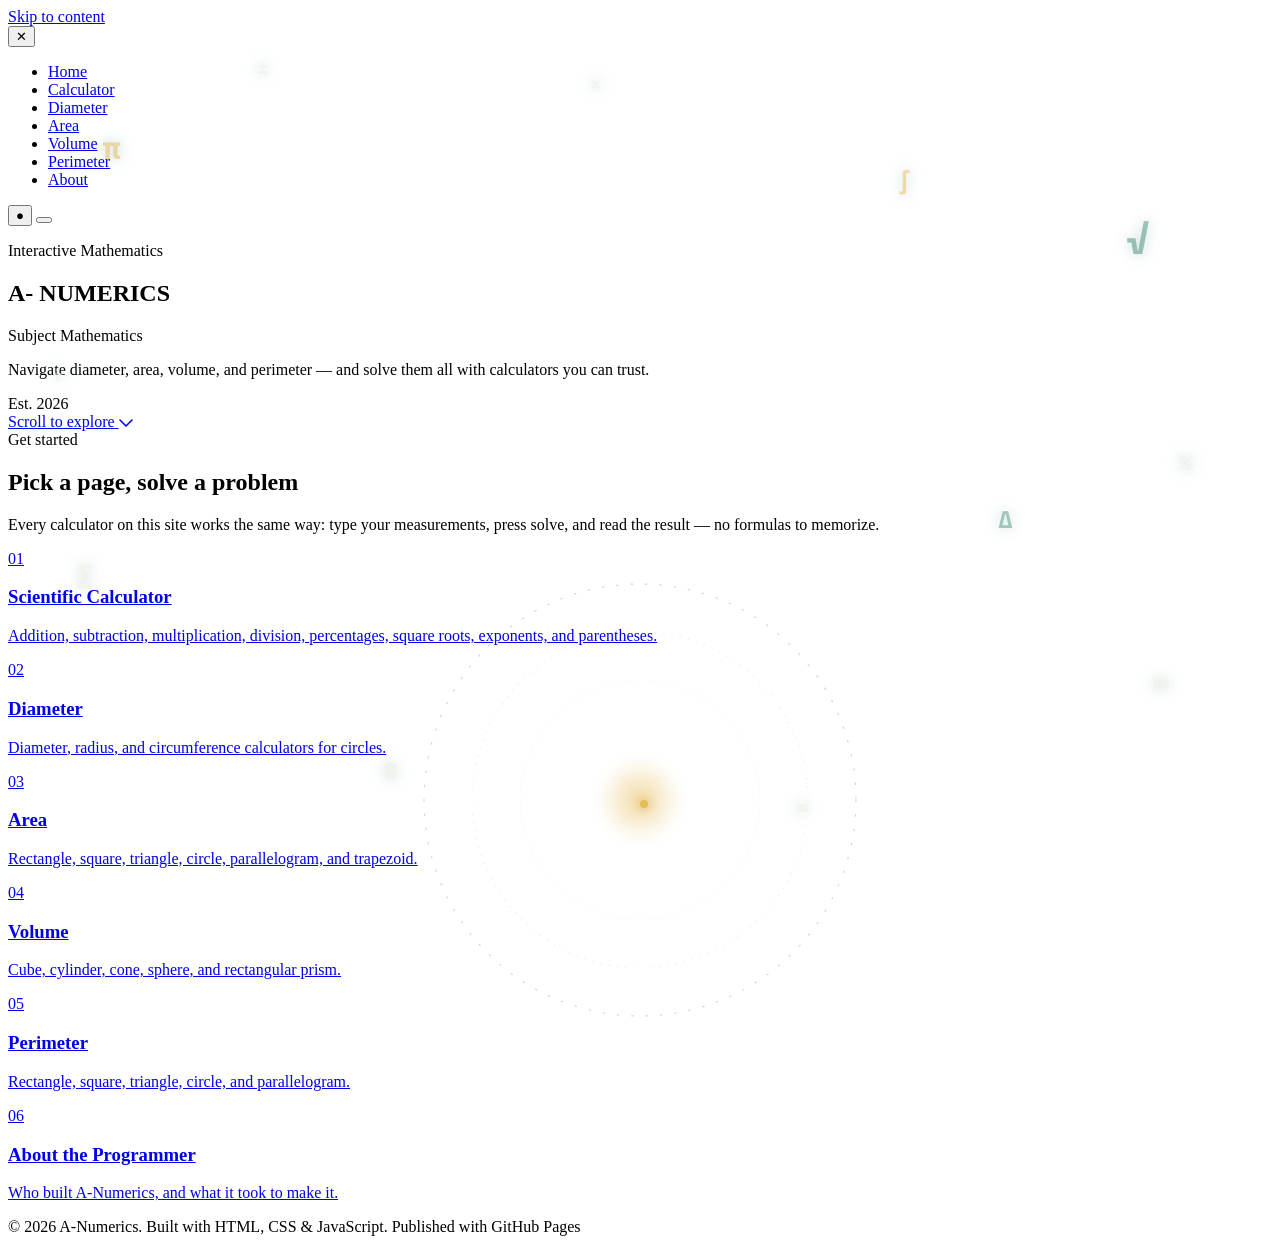
==== index.html @ aac30fba "Update index.html" ====
<!DOCTYPE html>
<html lang="en">
<head>
<meta charset="UTF-8">
<meta name="viewport" content="width=device-width, initial-scale=1.0">
<title>A-Numerics — We Learn, We Solve, We Win</title>
<meta name="description" content="A-Numerics is an interactive mathematics website with calculators for diameter, area, volume, perimeter, and a full scientific calculator.">
<link rel="preconnect" href="https://fonts.googleapis.com">
<link href="https://fonts.googleapis.com/css2?family=Anton&family=Space+Grotesk:wght@500;700&family=Inter:wght@400;500;600&family=IBM+Plex+Mono:wght@500;600&display=swap" rel="stylesheet">
<link rel="stylesheet" href="style.css">
</head>
<body>
<a class="skip-link" href="#main">Skip to content</a>

<!-- Full-screen nav overlay, toggled by the hamburger button -->
<nav class="nav-overlay" id="nav-overlay" aria-label="Main navigation" aria-hidden="true">
  <button class="nav-overlay-close" id="nav-overlay-close" aria-label="Close menu">✕</button>
  <ul>
    <li><a href="index.html" aria-current="page">Home</a></li>
    <li><a href="calculator.html">Calculator</a></li>
    <li><a href="diameter.html">Diameter</a></li>
    <li><a href="area.html">Area</a></li>
    <li><a href="volume.html">Volume</a></li>
    <li><a href="perimeter.html">Perimeter</a></li>
    <li><a href="about.html">About</a></li>
  </ul>
</nav>

<main id="main">
  <section class="hero-arena">
    <div class="hero-glow"></div>
    <div class="hero-grain"></div>

    <div class="symbol-field" aria-hidden="true">
      <span class="symbol s1">π</span>
      <span class="symbol s2">∑</span>
      <span class="symbol s3">√</span>
      <span class="symbol s4">∞</span>
      <span class="symbol s5">×</span>
      <span class="symbol s6">÷</span>
      <span class="symbol s7">∫</span>
      <span class="symbol s8">θ</span>
      <span class="symbol s9">%</span>
      <span class="symbol s10">=</span>
      <span class="symbol s11">±</span>
      <span class="symbol s12">Δ</span>
    </div>

    <span class="corner corner-tl"></span>
    <span class="corner corner-tr"></span>
    <span class="corner corner-bl"></span>
    <span class="corner corner-br"></span>

    <div class="hero-topbar">
      <button class="icon-btn" aria-hidden="true">●</button>
      <button class="hamburger-btn" id="hamburger-btn" aria-controls="nav-overlay" aria-expanded="false" aria-label="Open menu">
        <span></span>
      </button>
    </div>

    <div class="hero-center">
      <div class="hero-rule">
        <span></span>
        <p class="hero-kicker">Interactive Mathematics</p>
        <span></span>
      </div>

      <h1 class="hero-title">
        <span class="shine">A-</span>
        <span class="shine">NUMERICS</span>
      </h1>

      <div class="hero-meta">
        <div class="hero-meta-side">
          <span class="hero-meta-label">Subject</span>
          <span class="hero-meta-value">Mathematics</span>
        </div>
        <p class="hero-desc">Navigate diameter, area, volume, and perimeter — and solve them all with calculators you can trust.</p>
        <div class="hero-meta-side right">
          <span class="hero-meta-label">Est.</span>
          <span class="hero-meta-value">2026</span>
        </div>
      </div>
    </div>

    <div class="orbit-core" aria-hidden="true">
      <svg viewBox="0 0 400 400" class="orbit-ring orbit-ring-1"><circle cx="200" cy="200" r="180" fill="none" stroke="rgba(95,157,144,0.35)" stroke-width="1" stroke-dasharray="2 10"/></svg>
      <svg viewBox="0 0 400 400" class="orbit-ring orbit-ring-2"><circle cx="200" cy="200" r="140" fill="none" stroke="rgba(231,189,92,0.3)" stroke-width="1" stroke-dasharray="1 6"/></svg>
      <svg viewBox="0 0 400 400" class="orbit-ring orbit-ring-3"><circle cx="200" cy="200" r="100" fill="none" stroke="rgba(242,239,230,0.18)" stroke-width="1"/></svg>
      <span class="orbit-dot orbit-dot-a"></span>
      <span class="orbit-dot orbit-dot-b"></span>
      <span class="orbit-core-glow"></span>
    </div>

    <a class="scroll-cta" href="#explore">
      <span>Scroll to explore</span>
      <svg width="14" height="8" viewBox="0 0 14 8" fill="none" aria-hidden="true"><path d="M1 1l6 6 6-6" stroke="currentColor" stroke-width="1.6" stroke-linecap="round" stroke-linejoin="round"/></svg>
    </a>
  </section>

  <section class="section" id="explore">
    <div class="wrap">
      <div class="section-head">
        <span class="kicker">Get started</span>
        <h2>Pick a page, solve a problem</h2>
        <p>Every calculator on this site works the same way: type your measurements, press solve, and read the result — no formulas to memorize.</p>
      </div>
      <div class="grid-cards">
        <a class="feature-card" href="calculator.html">
          <span class="num">01</span>
          <h3>Scientific Calculator</h3>
          <p>Addition, subtraction, multiplication, division, percentages, square roots, exponents, and parentheses.</p>
        </a>
        <a class="feature-card" href="diameter.html">
          <span class="num">02</span>
          <h3>Diameter</h3>
          <p>Diameter, radius, and circumference calculators for circles.</p>
        </a>
        <a class="feature-card" href="area.html">
          <span class="num">03</span>
          <h3>Area</h3>
          <p>Rectangle, square, triangle, circle, parallelogram, and trapezoid.</p>
        </a>
        <a class="feature-card" href="volume.html">
          <span class="num">04</span>
          <h3>Volume</h3>
          <p>Cube, cylinder, cone, sphere, and rectangular prism.</p>
        </a>
        <a class="feature-card" href="perimeter.html">
          <span class="num">05</span>
          <h3>Perimeter</h3>
          <p>Rectangle, square, triangle, circle, and parallelogram.</p>
        </a>
        <a class="feature-card" href="about.html">
          <span class="num">06</span>
          <h3>About the Programmer</h3>
          <p>Who built A-Numerics, and what it took to make it.</p>
        </a>
      </div>
    </div>
  </section>
</main>

<footer class="site-footer">
  <div class="wrap">
    <span>© <span id="year"></span> A-Numerics. Built with HTML, CSS &amp; JavaScript.</span>
    <span>Published with GitHub Pages</span>
  </div>
</footer>

<script src="script.js"></script>
</body>
            </html>
---- style.css ----
/* Floating math symbols — drift, sway, and glow independently */
.symbol-field {
  position: absolute;
  inset: 0;
  z-index: 2;
  pointer-events: none;
  overflow: hidden;
}
.symbol {
  position: absolute;
  font-family: 'Space Grotesk', sans-serif;
  font-weight: 700;
  color: rgba(242,239,230,0.5);
  text-shadow: 0 0 14px rgba(95,157,144,0.4);
  animation: floatSymbol 9s ease-in-out infinite;
}
.symbol.s1  { top: 14%; left: 8%;  font-size: 2.1rem; animation-duration: 10s; animation-delay: 0s; color: rgba(231,189,92,0.55); }
.symbol.s2  { top: 62%; left: 6%;  font-size: 1.6rem; animation-duration: 8s;  animation-delay: 1.1s; }
.symbol.s3  { top: 24%; left: 88%; font-size: 2.4rem; animation-duration: 11s; animation-delay: 0.4s; color: rgba(95,157,144,0.6); }
.symbol.s4  { top: 74%; left: 90%; font-size: 1.8rem; animation-duration: 9.5s; animation-delay: 2s; }
.symbol.s5  { top: 8%;  left: 46%; font-size: 1.3rem; animation-duration: 7.5s; animation-delay: 0.8s; }
.symbol.s6  { top: 40%; left: 4%;  font-size: 1.4rem; animation-duration: 10.5s; animation-delay: 1.6s; }
.symbol.s7  { top: 18%; left: 70%; font-size: 1.7rem; animation-duration: 9s;   animation-delay: 2.4s; color: rgba(231,189,92,0.5); }
.symbol.s8  { top: 84%; left: 30%; font-size: 1.5rem; animation-duration: 8.5s; animation-delay: 0.2s; }
.symbol.s9  { top: 50%; left: 92%; font-size: 1.3rem; animation-duration: 7s;   animation-delay: 1.4s; }
.symbol.s10 { top: 88%; left: 62%; font-size: 1.6rem; animation-duration: 9.8s; animation-delay: 2.8s; }
.symbol.s11 { top: 6%;  left: 20%; font-size: 1.3rem; animation-duration: 8.2s; animation-delay: 1.9s; }
.symbol.s12 { top: 56%; left: 78%; font-size: 1.5rem; animation-duration: 10s;  animation-delay: 0.6s; color: rgba(95,157,144,0.55); }

@keyframes floatSymbol {
  0%, 100% { transform: translateY(0) rotate(0deg); opacity: 0.35; }
  50%      { transform: translateY(-22px) rotate(6deg); opacity: 0.75; }
}

/* Orbiting rings — a compass/graph motif standing in for the old moon */
.orbit-core {
  position: absolute;
  left: 50%;
  bottom: -140px;
  width: min(480px, 90vw);
  aspect-ratio: 1;
  transform: translateX(-50%);
  z-index: 3;
  pointer-events: none;
}
.orbit-ring {
  position: absolute;
  inset: 0;
  width: 100%;
  height: 100%;
}
.orbit-ring-1 { animation: spin 40s linear infinite; }
.orbit-ring-2 { animation: spin 26s linear infinite reverse; }
.orbit-ring-3 { animation: spin 60s linear infinite; }
@keyframes spin {
  from { transform: rotate(0deg); }
  to   { transform: rotate(360deg); }
}
.orbit-core-glow {
  position: absolute;
  left: 50%;
  top: 50%;
  width: 90px;
  height: 90px;
  transform: translate(-50%, -50%);
  border-radius: 50%;
  background: radial-gradient(circle, rgba(231,189,92,0.55), rgba(231,189,92,0.05) 60%, transparent 75%);
  filter: blur(4px);
  animation: corePulse 4s ease-in-out infinite;
}
@keyframes corePulse {
  0%, 100% { opacity: 0.7; transform: translate(-50%, -50%) scale(0.95); }
  50%      { opacity: 1;   transform: translate(-50%, -50%) scale(1.1); }
}
.orbit-dot {
  position: absolute;
  width: 8px;
  height: 8px;
  border-radius: 50%;
  background: var(--chalk, #f2efe6);
  box-shadow: 0 0 10px 2px rgba(242,239,230,0.6);
  top: 50%;
  left: 50%;
}
.orbit-dot-a { animation: orbitA 12s linear infinite; }
.orbit-dot-b { animation: orbitB 18s linear infinite reverse; background: var(--yellow, #e7bd5c); box-shadow: 0 0 10px 2px rgba(231,189,92,0.6); }
@keyframes orbitA {
  from { transform: translate(-50%, -50%) rotate(0deg) translateX(180px) rotate(0deg); }
  to   { transform: translate(-50%, -50%) rotate(360deg) translateX(180px) rotate(-360deg); }
}
@keyframes orbitB {
  from { transform: translate(-50%, -50%) rotate(0deg) translateX(140px) rotate(0deg); }
  to   { transform: translate(-50%, -50%) rotate(360deg) translateX(140px) rotate(-360deg); }
             }
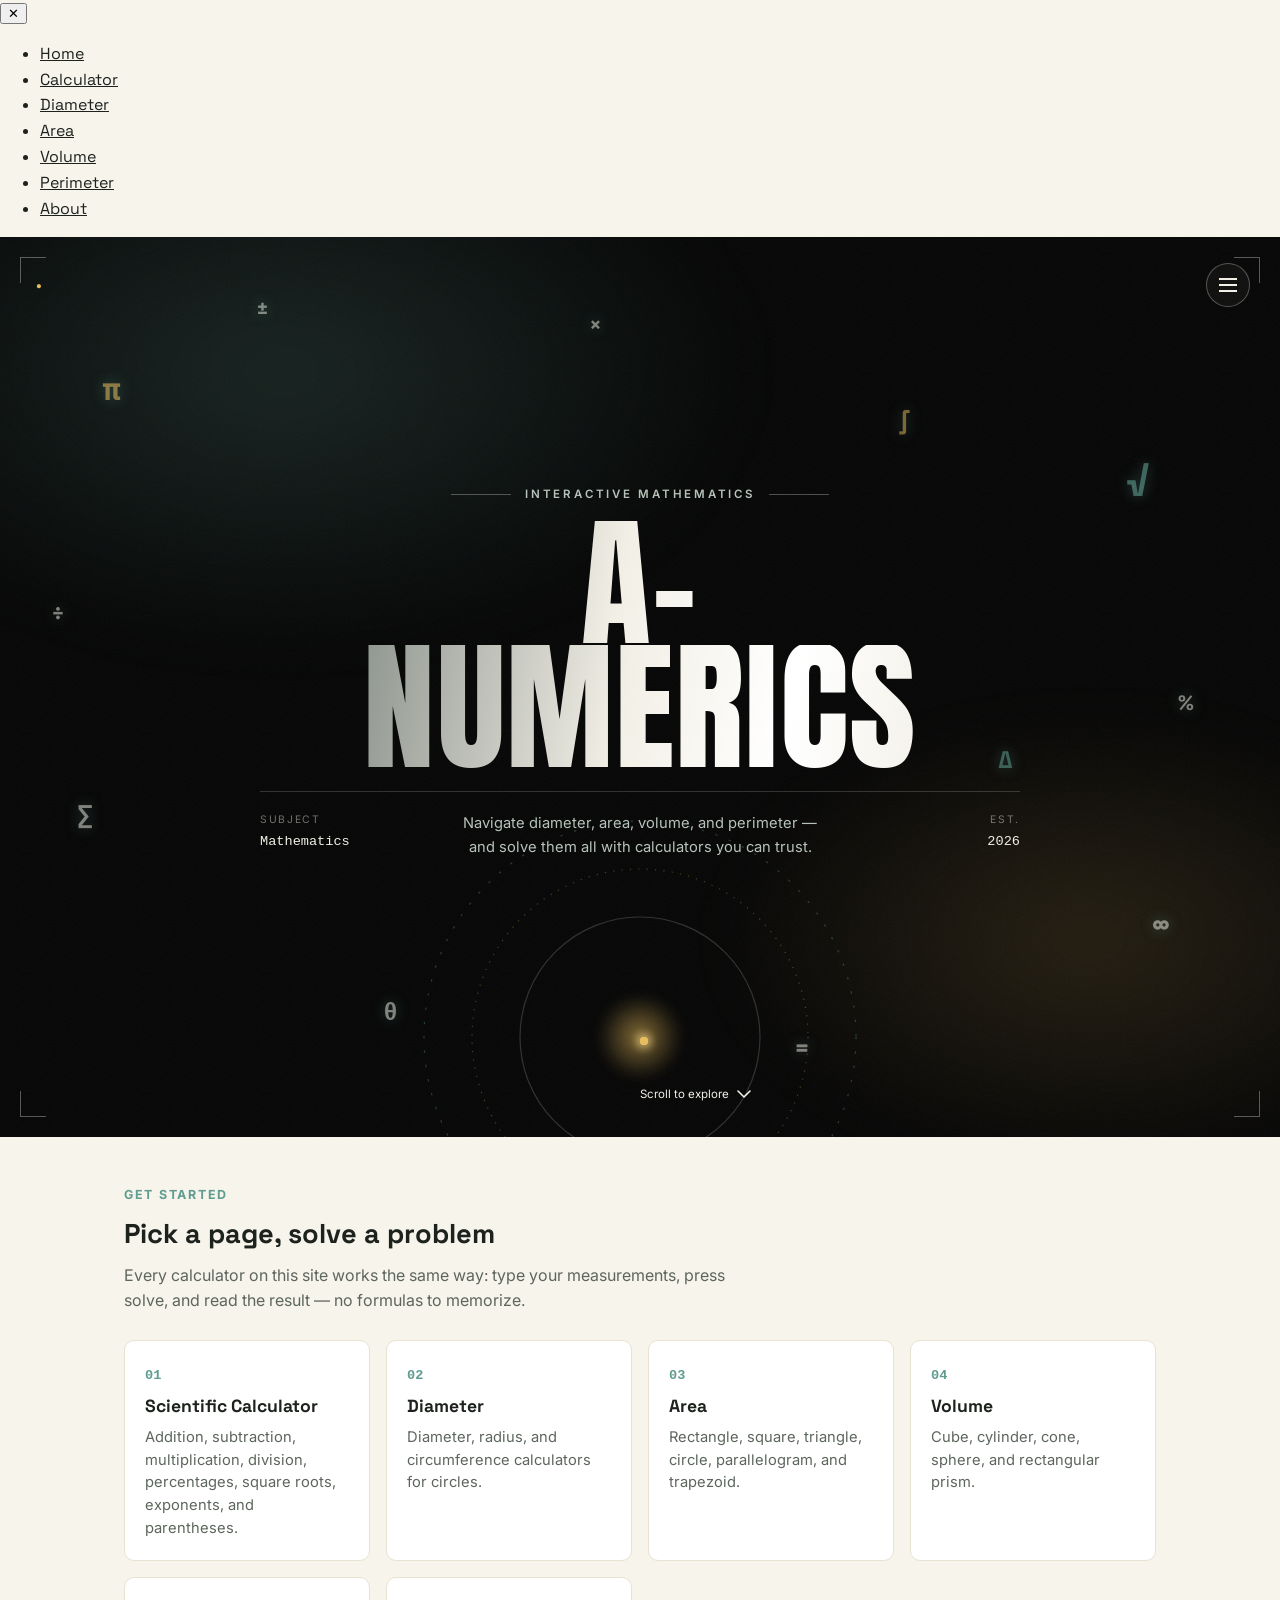
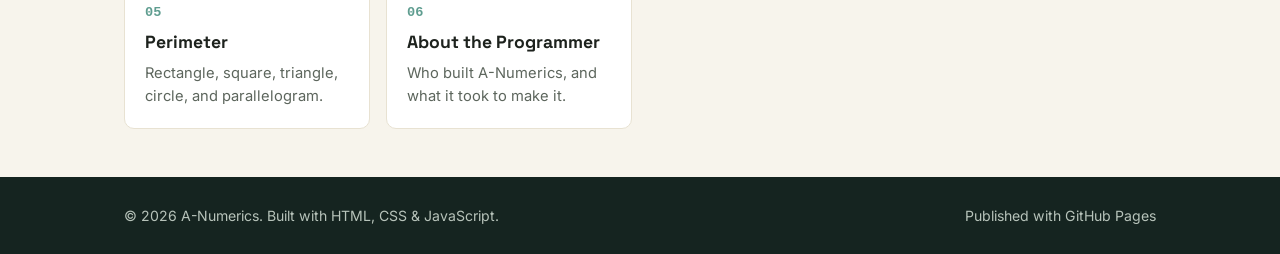
==== commit 1eeabbdb: "Fix HTML indentation before closing tag" ====
--- a/index.html
+++ b/index.html
@@ -150,4 +150,4 @@
 
 <script src="script.js"></script>
 </body>
-            </html>
+        </html>
--- a/style.css
+++ b/style.css
@@ -1,3 +1,668 @@
+/* ===========================================================
+   Math Hub — stylesheet
+   Theme: chalkboard + worksheet. Dark chalkboard for hero/nav
+   accents, warm paper for reading surfaces, mono type for
+   every number a user actually solves for.
+=========================================================== */
+
+:root {
+  --board:        #1e2f28;
+  --board-deep:   #152420;
+  --chalk:        #f2efe6;
+  --chalk-dim:    #b7c3ba;
+  --paper:        #f7f4ec;
+  --paper-line:   #e8e2d2;
+  --ink:          #1d221d;
+  --ink-dim:      #5d665d;
+  --yellow:       #e7bd5c;
+  --teal:         #5f9d90;
+  --coral:        #d6836f;
+  --radius:       10px;
+  --shadow:       0 2px 0 rgba(29,34,29,0.08);
+  --maxw:         1080px;
+}
+
+* { box-sizing: border-box; }
+
+html { scroll-behavior: smooth; }
+
+body {
+  margin: 0;
+  background: var(--paper);
+  color: var(--ink);
+  font-family: 'Inter', system-ui, sans-serif;
+  font-size: 16px;
+  line-height: 1.55;
+}
+
+h1, h2, h3, .logo, nav a, .btn {
+  font-family: 'Space Grotesk', 'Inter', sans-serif;
+}
+
+.mono, .calc-formula, .calc-output output, .calc-output .value, .display {
+  font-family: 'IBM Plex Mono', monospace;
+}
+
+a { color: inherit; }
+
+img { max-width: 100%; display: block; }
+
+.wrap {
+  max-width: var(--maxw);
+  margin: 0 auto;
+  padding: 0 24px;
+}
+
+/* ---------- Skip link / focus ---------- */
+.skip-link {
+  position: absolute;
+  left: -999px;
+  top: auto;
+  background: var(--yellow);
+  color: var(--ink);
+  padding: 10px 16px;
+  z-index: 100;
+}
+.skip-link:focus { left: 12px; top: 12px; }
+
+:focus-visible {
+  outline: 3px solid var(--teal);
+  outline-offset: 2px;
+}
+
+@media (prefers-reduced-motion: reduce) {
+  * { animation: none !important; transition: none !important; scroll-behavior: auto !important; }
+}
+
+/* ---------- Nav ---------- */
+.site-header {
+  background: var(--board);
+  color: var(--chalk);
+  position: sticky;
+  top: 0;
+  z-index: 50;
+  border-bottom: 3px solid var(--yellow);
+}
+
+.site-header .wrap {
+  display: flex;
+  align-items: center;
+  justify-content: space-between;
+  padding-top: 14px;
+  padding-bottom: 14px;
+  flex-wrap: wrap;
+  gap: 12px;
+}
+
+.logo {
+  display: flex;
+  align-items: center;
+  gap: 10px;
+  font-weight: 700;
+  font-size: 1.4rem;
+  letter-spacing: 0.01em;
+  color: var(--chalk);
+  text-decoration: none;
+}
+
+.logo-mark { flex-shrink: 0; }
+
+.logo-tagline {
+  display: block;
+  font-family: 'Inter', sans-serif;
+  font-size: 0.65rem;
+  font-weight: 400;
+  letter-spacing: 0.14em;
+  text-transform: uppercase;
+  color: var(--yellow);
+  margin-top: 2px;
+}
+
+nav.mainnav ul {
+  list-style: none;
+  display: flex;
+  gap: 4px;
+  margin: 0;
+  padding: 0;
+  flex-wrap: wrap;
+}
+
+nav.mainnav a {
+  display: inline-block;
+  text-decoration: none;
+  color: var(--chalk-dim);
+  font-size: 0.95rem;
+  font-weight: 500;
+  padding: 8px 12px;
+  border-radius: 6px;
+  transition: background 0.15s, color 0.15s;
+}
+
+nav.mainnav a:hover { background: rgba(242,239,230,0.08); color: var(--chalk); }
+
+nav.mainnav a[aria-current="page"] {
+  color: var(--board);
+  background: var(--yellow);
+  font-weight: 700;
+}
+
+/* ---------- Hero / banner ---------- */
+.banner {
+  background: var(--board-deep);
+  color: var(--chalk);
+  position: relative;
+  overflow: hidden;
+  padding: 56px 0 48px;
+  border-bottom: 1px solid rgba(242,239,230,0.08);
+}
+
+.banner::before {
+  content: "";
+  position: absolute;
+  inset: 0;
+  opacity: 0.07;
+  background-image:
+    linear-gradient(rgba(242,239,230,.6) 1px, transparent 1px),
+    linear-gradient(90deg, rgba(242,239,230,.6) 1px, transparent 1px);
+  background-size: 34px 34px;
+  pointer-events: none;
+}
+
+.banner .equation-ghost {
+  position: absolute;
+  right: -10px;
+  bottom: -18px;
+  font-family: 'Space Grotesk', sans-serif;
+  font-size: 7.5rem;
+  font-weight: 700;
+  color: rgba(242,239,230,0.05);
+  pointer-events: none;
+  line-height: 1;
+  white-space: nowrap;
+}
+
+.banner-inner { position: relative; }
+
+.eyebrow {
+  display: inline-flex;
+  align-items: center;
+  gap: 8px;
+  font-size: 0.78rem;
+  letter-spacing: 0.14em;
+  text-transform: uppercase;
+  color: var(--yellow);
+  margin-bottom: 14px;
+}
+
+.banner h1 {
+  font-size: clamp(2rem, 4.5vw, 3.1rem);
+  margin: 0 0 14px;
+  max-width: 16ch;
+}
+
+.chalk-underline {
+  display: inline-block;
+  position: relative;
+}
+.chalk-underline svg {
+  position: absolute;
+  left: 0; right: 0; bottom: -10px;
+  width: 100%; height: 14px;
+}
+
+.banner p.lede {
+  max-width: 56ch;
+  color: var(--chalk-dim);
+  font-size: 1.08rem;
+  margin: 0 0 22px;
+}
+
+.btn {
+  display: inline-flex;
+  align-items: center;
+  gap: 8px;
+  text-decoration: none;
+  background: var(--yellow);
+  color: var(--board-deep);
+  font-weight: 700;
+  padding: 12px 20px;
+  border-radius: 7px;
+  border: none;
+  cursor: pointer;
+  font-size: 0.95rem;
+  box-shadow: var(--shadow);
+  transition: transform 0.12s ease;
+}
+.btn:hover { transform: translateY(-1px); }
+.btn.secondary {
+  background: transparent;
+  color: var(--chalk);
+  border: 1.5px solid rgba(242,239,230,0.35);
+  box-shadow: none;
+}
+.btn.small { padding: 8px 14px; font-size: 0.85rem; }
+
+/* ---------- Sections ---------- */
+main { display: block; }
+
+.section {
+  padding: 48px 0;
+}
+.section + .section { border-top: 1px solid var(--paper-line); }
+
+.section-head { margin-bottom: 28px; max-width: 62ch; }
+.section-head .kicker {
+  font-size: 0.78rem;
+  letter-spacing: 0.14em;
+  text-transform: uppercase;
+  color: var(--teal);
+  font-weight: 700;
+  margin-bottom: 8px;
+  display: block;
+}
+.section-head h2 { font-size: 1.7rem; margin: 0 0 8px; }
+.section-head p { color: var(--ink-dim); margin: 0; }
+
+/* ---------- Cards (home page feature grid) ---------- */
+.grid-cards {
+  display: grid;
+  grid-template-columns: repeat(auto-fit, minmax(220px, 1fr));
+  gap: 16px;
+}
+.feature-card {
+  background: #fff;
+  border: 1px solid var(--paper-line);
+  border-radius: var(--radius);
+  padding: 20px;
+  text-decoration: none;
+  color: var(--ink);
+  transition: transform 0.15s, box-shadow 0.15s;
+}
+.feature-card:hover {
+  transform: translateY(-3px);
+  box-shadow: 0 10px 24px rgba(30,47,40,0.1);
+}
+.feature-card .num {
+  font-family: 'IBM Plex Mono', monospace;
+  color: var(--teal);
+  font-size: 0.85rem;
+  font-weight: 600;
+}
+.feature-card h3 { margin: 6px 0 6px; font-size: 1.1rem; }
+.feature-card p { margin: 0; color: var(--ink-dim); font-size: 0.92rem; }
+
+/* ---------- Calculator cards ---------- */
+.calc-grid {
+  display: grid;
+  grid-template-columns: repeat(auto-fit, minmax(280px, 1fr));
+  gap: 20px;
+}
+
+.calc-card {
+  background: #fff;
+  border: 1.5px dashed #c9c0a4;
+  border-radius: var(--radius);
+  padding: 20px 20px 22px;
+}
+
+.calc-card h3 {
+  margin: 0 0 4px;
+  font-size: 1.05rem;
+  display: flex;
+  align-items: center;
+  gap: 8px;
+}
+.calc-card h3 .pin {
+  width: 8px; height: 8px; border-radius: 50%;
+  background: var(--coral); flex-shrink: 0;
+}
+
+.calc-formula {
+  background: var(--board);
+  color: var(--yellow);
+  font-size: 0.92rem;
+  padding: 8px 12px;
+  border-radius: 6px;
+  margin: 10px 0 14px;
+  display: inline-block;
+}
+
+.calc-fields { display: flex; flex-direction: column; gap: 10px; margin-bottom: 12px; }
+
+.field {
+  display: flex;
+  flex-direction: column;
+  gap: 4px;
+}
+.field label { font-size: 0.82rem; color: var(--ink-dim); font-weight: 600; }
+.field input {
+  font-family: 'IBM Plex Mono', monospace;
+  font-size: 1rem;
+  padding: 9px 10px;
+  border: 1.5px solid var(--paper-line);
+  border-radius: 6px;
+  background: var(--paper);
+  color: var(--ink);
+}
+.field input:focus { border-color: var(--teal); background: #fff; }
+
+.calc-solve {
+  background: var(--teal);
+  color: #fff;
+  border: none;
+  padding: 9px 16px;
+  border-radius: 6px;
+  font-weight: 700;
+  cursor: pointer;
+  font-size: 0.9rem;
+  width: 100%;
+}
+.calc-solve:hover { background: #517f74; }
+
+.calc-output {
+  margin-top: 12px;
+  background: var(--paper);
+  border: 1px solid var(--paper-line);
+  border-radius: 6px;
+  padding: 10px 12px;
+  font-size: 0.95rem;
+  min-height: 22px;
+}
+.calc-output .value { font-weight: 700; color: var(--board); }
+.calc-output.error .value { color: var(--coral); }
+
+/* ---------- Scientific calculator ---------- */
+.sci-calc {
+  max-width: 360px;
+  background: var(--board);
+  border-radius: 16px;
+  padding: 18px;
+  box-shadow: 0 12px 30px rgba(21,36,32,0.35);
+}
+.display {
+  background: #10201b;
+  color: var(--yellow);
+  font-size: 1.8rem;
+  text-align: right;
+  padding: 18px 14px;
+  border-radius: 10px;
+  margin-bottom: 12px;
+  min-height: 34px;
+  overflow-x: auto;
+  white-space: nowrap;
+}
+.display .expr { color: var(--chalk-dim); font-size: 0.95rem; display: block; min-height: 1.2em; }
+.keys {
+  display: grid;
+  grid-template-columns: repeat(4, 1fr);
+  gap: 8px;
+}
+.keys button {
+  font-family: 'IBM Plex Mono', monospace;
+  font-size: 1.05rem;
+  padding: 14px 0;
+  border-radius: 8px;
+  border: none;
+  background: #2a3f36;
+  color: var(--chalk);
+  cursor: pointer;
+}
+.keys button:hover { background: #354c42; }
+.keys button.op { background: #3c5148; color: var(--yellow); }
+.keys button.eq { background: var(--yellow); color: var(--board); font-weight: 700; grid-column: span 2; }
+.keys button.clear { background: var(--coral); color: #fff; }
+
+/* ---------- About page ---------- */
+.about-grid {
+  display: grid;
+  grid-template-columns: 220px 1fr;
+  gap: 32px;
+  align-items: start;
+}
+.about-photo {
+  width: 100%;
+  aspect-ratio: 1;
+  border-radius: var(--radius);
+  object-fit: cover;
+  border: 3px solid var(--board);
+}
+.about-photo.placeholder {
+  display: flex;
+  align-items: center;
+  justify-content: center;
+  background: var(--board);
+  color: var(--chalk-dim);
+  font-size: 0.8rem;
+  text-align: center;
+  padding: 16px;
+}
+.tag-list { display: flex; flex-wrap: wrap; gap: 8px; margin: 10px 0 0; padding: 0; list-style: none; }
+.tag-list li {
+  background: var(--paper);
+  border: 1px solid var(--paper-line);
+  color: var(--ink-dim);
+  font-size: 0.85rem;
+  padding: 5px 12px;
+  border-radius: 999px;
+}
+.reflection {
+  border-left: 3px solid var(--yellow);
+  padding-left: 16px;
+  font-style: italic;
+  color: var(--ink-dim);
+  margin: 18px 0 0;
+}
+
+@media (max-width: 640px) {
+  .about-grid { grid-template-columns: 1fr; }
+  .about-photo { max-width: 200px; }
+  .banner .equation-ghost { display: none; }
+}
+
+/* ---------- Footer ---------- */
+footer.site-footer {
+  background: var(--board-deep);
+  color: var(--chalk-dim);
+  padding: 28px 0;
+  font-size: 0.88rem;
+}
+footer.site-footer .wrap {
+  display: flex;
+  justify-content: space-between;
+  flex-wrap: wrap;
+  gap: 10px;
+}
+footer.site-footer a { color: var(--chalk); text-decoration: none; }
+footer.site-footer a:hover { text-decoration: underline; }
+
+/* ===========================================================
+   Home page cinematic hero (A-Numerics)
+   Scoped entirely under .hero-arena / .nav-overlay so it never
+   touches the worksheet theme used on the other six pages.
+=========================================================== */
+
+.hero-arena {
+  position: relative;
+  min-height: 100vh;
+  background: #050505;
+  color: #f2efe6;
+  overflow: hidden;
+  display: flex;
+  flex-direction: column;
+  justify-content: center;
+  padding: 90px 24px 120px;
+}
+
+/* Moving light — a soft glow that drifts slowly behind everything */
+.hero-glow {
+  position: absolute;
+  inset: -20%;
+  background:
+    radial-gradient(38% 32% at 30% 25%, rgba(95,157,144,0.20), transparent 70%),
+    radial-gradient(30% 26% at 75% 70%, rgba(231,189,92,0.14), transparent 70%);
+  filter: blur(30px);
+  animation: driftGlow 16s ease-in-out infinite alternate;
+  pointer-events: none;
+}
+@keyframes driftGlow {
+  0%   { transform: translate(-4%, -2%) scale(1); }
+  50%  { transform: translate(3%, 4%) scale(1.08); }
+  100% { transform: translate(-2%, 3%) scale(1.02); }
+}
+
+/* Film grain, kept very subtle */
+.hero-grain {
+  position: absolute;
+  inset: 0;
+  opacity: 0.05;
+  pointer-events: none;
+  background-image: url("data:image/svg+xml;utf8,<svg xmlns='http://www.w3.org/2000/svg' width='120' height='120'><filter id='n'><feTurbulence type='fractalNoise' baseFrequency='0.9' numOctaves='2' stitchTiles='stitch'/></filter><rect width='100%25' height='100%25' filter='url(%23n)'/></svg>");
+}
+
+/* Corner brackets */
+.corner {
+  position: absolute;
+  width: 26px;
+  height: 26px;
+  border: 1.5px solid rgba(242,239,230,0.35);
+  z-index: 5;
+}
+.corner-tl { top: 20px; left: 20px; border-right: none; border-bottom: none; }
+.corner-tr { top: 20px; right: 20px; border-left: none; border-bottom: none; }
+.corner-bl { bottom: 20px; left: 20px; border-right: none; border-top: none; }
+.corner-br { bottom: 20px; right: 20px; border-left: none; border-top: none; }
+
+/* Top bar: status dot + hamburger */
+.hero-topbar {
+  position: absolute;
+  top: 26px;
+  left: 30px;
+  right: 30px;
+  display: flex;
+  justify-content: space-between;
+  align-items: center;
+  z-index: 20;
+}
+.icon-btn {
+  background: none;
+  border: none;
+  color: var(--yellow, #e7bd5c);
+  font-size: 0.6rem;
+  cursor: default;
+}
+.hamburger-btn {
+  width: 44px;
+  height: 44px;
+  border-radius: 50%;
+  border: 1px solid rgba(242,239,230,0.3);
+  background: rgba(242,239,230,0.04);
+  cursor: pointer;
+  display: flex;
+  align-items: center;
+  justify-content: center;
+}
+.hamburger-btn span,
+.hamburger-btn span::before,
+.hamburger-btn span::after {
+  content: "";
+  display: block;
+  width: 18px;
+  height: 2px;
+  background: #f2efe6;
+  position: relative;
+  transition: transform 0.2s ease, opacity 0.2s ease;
+}
+.hamburger-btn span::before { position: absolute; top: -6px; }
+.hamburger-btn span::after { position: absolute; top: 6px; }
+.hamburger-btn:hover { background: rgba(242,239,230,0.1); }
+.hamburger-btn[aria-expanded="true"] span { background: transparent; }
+.hamburger-btn[aria-expanded="true"] span::before { transform: translateY(6px) rotate(45deg); }
+.hamburger-btn[aria-expanded="true"] span::after { transform: translateY(-6px) rotate(-45deg); }
+
+/* Center content */
+.hero-center {
+  position: relative;
+  z-index: 10;
+  max-width: 760px;
+  margin: 0 auto;
+  text-align: center;
+}
+
+.hero-rule {
+  display: flex;
+  align-items: center;
+  gap: 14px;
+  justify-content: center;
+  margin-bottom: 18px;
+}
+.hero-rule span {
+  height: 1px;
+  width: 60px;
+  background: rgba(242,239,230,0.3);
+}
+.hero-kicker {
+  margin: 0;
+  font-size: 0.72rem;
+  letter-spacing: 0.24em;
+  text-transform: uppercase;
+  color: var(--chalk-dim, #b7c3ba);
+  font-weight: 600;
+  white-space: nowrap;
+}
+
+.hero-title {
+  font-family: 'Anton', 'Space Grotesk', sans-serif;
+  font-weight: 400;
+  text-transform: uppercase;
+  font-size: clamp(3.2rem, 15vw, 9rem);
+  line-height: 0.86;
+  margin: 0 0 22px;
+  letter-spacing: 0.01em;
+}
+.hero-title .shine {
+  display: block;
+  background: linear-gradient(100deg, #6b7570 0%, #f2efe6 22%, #ffffff 32%, #f2efe6 42%, #7d8a83 60%, #f2efe6 78%, #ffffff 88%, #6b7570 100%);
+  background-size: 220% 100%;
+  -webkit-background-clip: text;
+  background-clip: text;
+  color: transparent;
+  animation: shine 7s linear infinite;
+}
+.hero-title .shine:last-child { animation-delay: -3.2s; }
+@keyframes shine {
+  0%   { background-position: 0% 50%; }
+  100% { background-position: 220% 50%; }
+}
+
+.hero-meta {
+  display: grid;
+  grid-template-columns: 1fr minmax(180px, 2fr) 1fr;
+  align-items: start;
+  gap: 18px;
+  padding-top: 20px;
+  margin-top: 14px;
+  border-top: 1px solid rgba(242,239,230,0.18);
+}
+.hero-meta-side { display: flex; flex-direction: column; gap: 3px; text-align: left; }
+.hero-meta-side.right { text-align: right; align-items: flex-end; }
+.hero-meta-label {
+  font-size: 0.65rem;
+  letter-spacing: 0.16em;
+  text-transform: uppercase;
+  color: rgba(242,239,230,0.45);
+}
+.hero-meta-value {
+  font-family: 'IBM Plex Mono', monospace;
+  font-size: 0.85rem;
+  color: var(--chalk, #f2efe6);
+}
+.hero-desc {
+  margin: 0;
+  font-size: 0.92rem;
+  line-height: 1.6;
+  color: var(--chalk-dim, #b7c3ba);
+}
+
 /* Floating math symbols — drift, sway, and glow independently */
 .symbol-field {
   position: absolute;
@@ -91,4 +756,18 @@
 @keyframes orbitB {
   from { transform: translate(-50%, -50%) rotate(0deg) translateX(140px) rotate(0deg); }
   to   { transform: translate(-50%, -50%) rotate(360deg) translateX(140px) rotate(-360deg); }
-             }
+}
+
+.scroll-cta {
+  position: absolute;
+  bottom: 34px;
+  left: 50%;
+  tranhsform: translateX(-50%);
+  z-index: 10;
+  display: inline-flex;
+  align-items: center;
+  gap: 8px;
+  text-decoration: none;
+  color: var(--chalk, #f2efe6);
+  font-size: 0.72rem;
+  letter-spaci
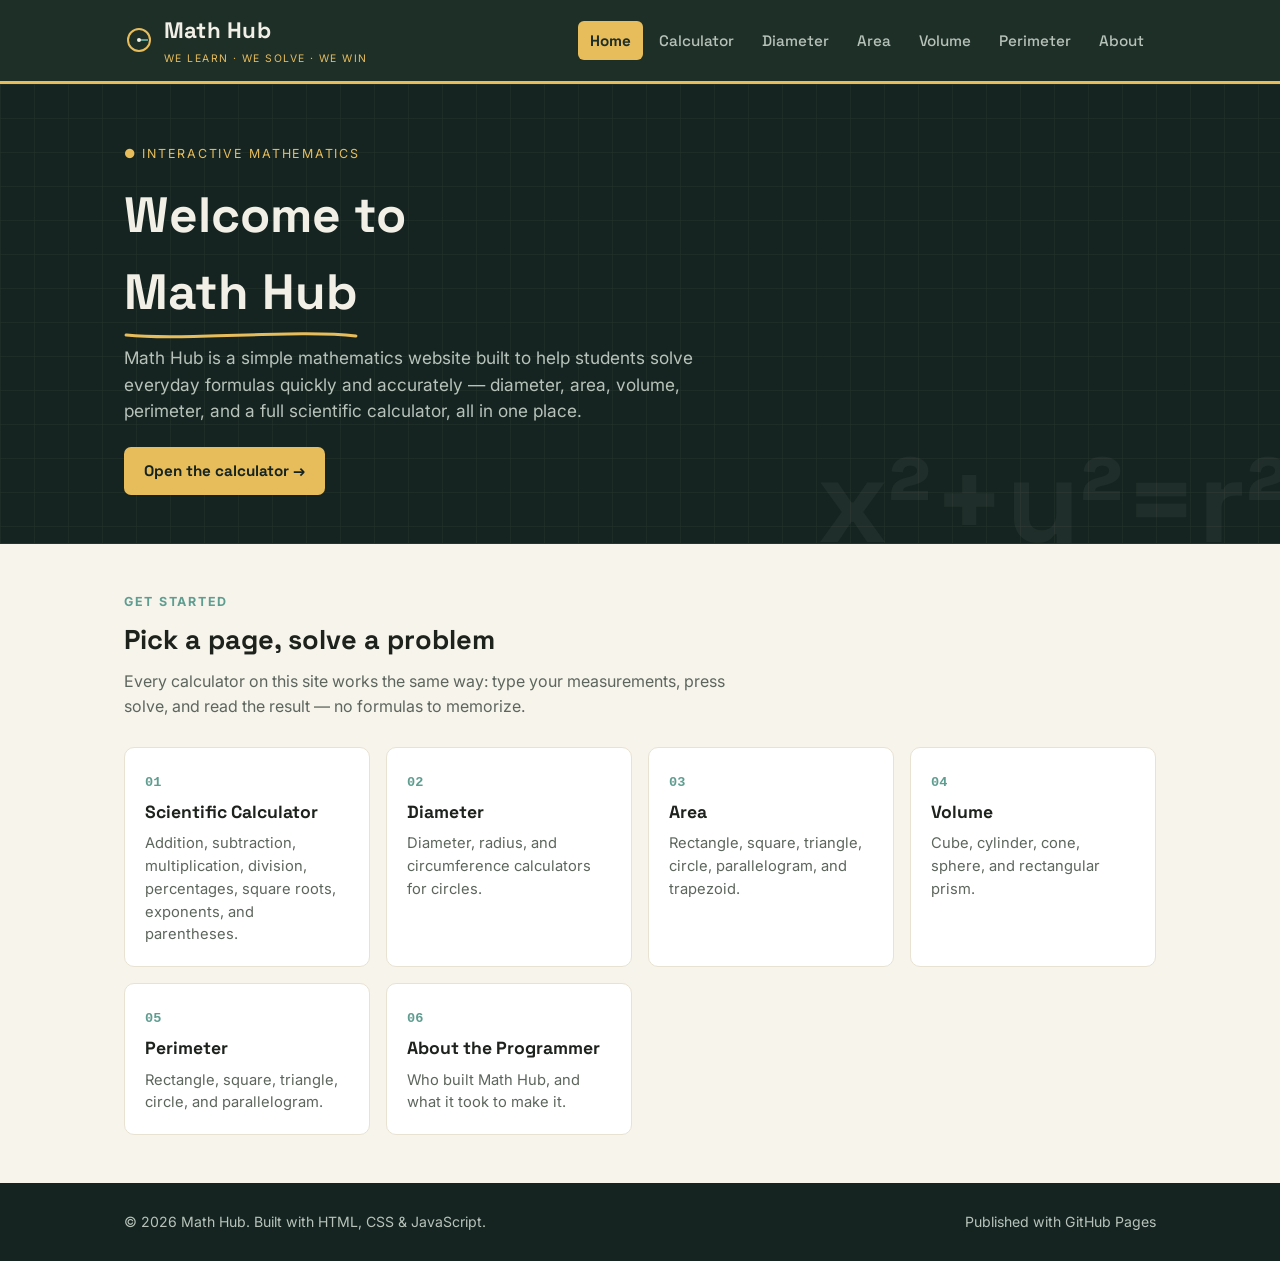
==== commit 4946a05f: "Add files via upload" ====
--- a/index.html
+++ b/index.html
@@ -3,102 +3,57 @@
 <head>
 <meta charset="UTF-8">
 <meta name="viewport" content="width=device-width, initial-scale=1.0">
-<title>A-Numerics — We Learn, We Solve, We Win</title>
-<meta name="description" content="A-Numerics is an interactive mathematics website with calculators for diameter, area, volume, perimeter, and a full scientific calculator.">
+<title>Math Hub — We Learn, We Solve, We Win</title>
+<meta name="description" content="Math Hub is an interactive mathematics website with calculators for diameter, area, volume, perimeter, and a full scientific calculator.">
 <link rel="preconnect" href="https://fonts.googleapis.com">
-<link href="https://fonts.googleapis.com/css2?family=Anton&family=Space+Grotesk:wght@500;700&family=Inter:wght@400;500;600&family=IBM+Plex+Mono:wght@500;600&display=swap" rel="stylesheet">
+<link href="https://fonts.googleapis.com/css2?family=Space+Grotesk:wght@500;700&family=Inter:wght@400;500;600&family=IBM+Plex+Mono:wght@500;600&display=swap" rel="stylesheet">
 <link rel="stylesheet" href="style.css">
 </head>
 <body>
 <a class="skip-link" href="#main">Skip to content</a>
 
-<!-- Full-screen nav overlay, toggled by the hamburger button -->
-<nav class="nav-overlay" id="nav-overlay" aria-label="Main navigation" aria-hidden="true">
-  <button class="nav-overlay-close" id="nav-overlay-close" aria-label="Close menu">✕</button>
-  <ul>
-    <li><a href="index.html" aria-current="page">Home</a></li>
-    <li><a href="calculator.html">Calculator</a></li>
-    <li><a href="diameter.html">Diameter</a></li>
-    <li><a href="area.html">Area</a></li>
-    <li><a href="volume.html">Volume</a></li>
-    <li><a href="perimeter.html">Perimeter</a></li>
-    <li><a href="about.html">About</a></li>
-  </ul>
-</nav>
+<header class="site-header">
+  <div class="wrap">
+    <a class="logo" href="index.html">
+      <svg class="logo-mark" width="30" height="30" viewBox="0 0 30 30" fill="none" aria-hidden="true">
+        <circle cx="15" cy="15" r="11" stroke="#e7bd5c" stroke-width="2"/>
+        <line x1="15" y1="15" x2="24" y2="15" stroke="#5f9d90" stroke-width="2"/>
+        <circle cx="15" cy="15" r="2" fill="#f2efe6"/>
+      </svg>
+      <span>Math Hub<span class="logo-tagline">We Learn · We Solve · We Win</span></span>
+    </a>
+    <nav class="mainnav" aria-label="Main navigation">
+      <ul>
+        <li><a href="index.html" aria-current="page">Home</a></li>
+        <li><a href="calculator.html">Calculator</a></li>
+        <li><a href="diameter.html">Diameter</a></li>
+        <li><a href="area.html">Area</a></li>
+        <li><a href="volume.html">Volume</a></li>
+        <li><a href="perimeter.html">Perimeter</a></li>
+        <li><a href="about.html">About</a></li>
+      </ul>
+    </nav>
+  </div>
+</header>
 
 <main id="main">
-  <section class="hero-arena">
-    <div class="hero-glow"></div>
-    <div class="hero-grain"></div>
-
-    <div class="symbol-field" aria-hidden="true">
-      <span class="symbol s1">π</span>
-      <span class="symbol s2">∑</span>
-      <span class="symbol s3">√</span>
-      <span class="symbol s4">∞</span>
-      <span class="symbol s5">×</span>
-      <span class="symbol s6">÷</span>
-      <span class="symbol s7">∫</span>
-      <span class="symbol s8">θ</span>
-      <span class="symbol s9">%</span>
-      <span class="symbol s10">=</span>
-      <span class="symbol s11">±</span>
-      <span class="symbol s12">Δ</span>
+  <section class="banner">
+    <div class="equation-ghost">x²+y²=r²</div>
+    <div class="wrap banner-inner">
+      <span class="eyebrow">● Interactive Mathematics</span>
+      <h1>Welcome to
+        <span class="chalk-underline">Math Hub
+          <svg viewBox="0 0 200 14" preserveAspectRatio="none" aria-hidden="true">
+            <path d="M2 8 C 50 14, 150 2, 198 9" stroke="#e7bd5c" stroke-width="3" fill="none" stroke-linecap="round"/>
+          </svg>
+        </span>
+      </h1>
+      <p class="lede">Math Hub is a simple mathematics website built to help students solve everyday formulas quickly and accurately — diameter, area, volume, perimeter, and a full scientific calculator, all in one place.</p>
+      <a class="btn" href="calculator.html">Open the calculator →</a>
     </div>
-
-    <span class="corner corner-tl"></span>
-    <span class="corner corner-tr"></span>
-    <span class="corner corner-bl"></span>
-    <span class="corner corner-br"></span>
-
-    <div class="hero-topbar">
-      <button class="icon-btn" aria-hidden="true">●</button>
-      <button class="hamburger-btn" id="hamburger-btn" aria-controls="nav-overlay" aria-expanded="false" aria-label="Open menu">
-        <span></span>
-      </button>
-    </div>
-
-    <div class="hero-center">
-      <div class="hero-rule">
-        <span></span>
-        <p class="hero-kicker">Interactive Mathematics</p>
-        <span></span>
-      </div>
-
-      <h1 class="hero-title">
-        <span class="shine">A-</span>
-        <span class="shine">NUMERICS</span>
-      </h1>
-
-      <div class="hero-meta">
-        <div class="hero-meta-side">
-          <span class="hero-meta-label">Subject</span>
-          <span class="hero-meta-value">Mathematics</span>
-        </div>
-        <p class="hero-desc">Navigate diameter, area, volume, and perimeter — and solve them all with calculators you can trust.</p>
-        <div class="hero-meta-side right">
-          <span class="hero-meta-label">Est.</span>
-          <span class="hero-meta-value">2026</span>
-        </div>
-      </div>
-    </div>
-
-    <div class="orbit-core" aria-hidden="true">
-      <svg viewBox="0 0 400 400" class="orbit-ring orbit-ring-1"><circle cx="200" cy="200" r="180" fill="none" stroke="rgba(95,157,144,0.35)" stroke-width="1" stroke-dasharray="2 10"/></svg>
-      <svg viewBox="0 0 400 400" class="orbit-ring orbit-ring-2"><circle cx="200" cy="200" r="140" fill="none" stroke="rgba(231,189,92,0.3)" stroke-width="1" stroke-dasharray="1 6"/></svg>
-      <svg viewBox="0 0 400 400" class="orbit-ring orbit-ring-3"><circle cx="200" cy="200" r="100" fill="none" stroke="rgba(242,239,230,0.18)" stroke-width="1"/></svg>
-      <span class="orbit-dot orbit-dot-a"></span>
-      <span class="orbit-dot orbit-dot-b"></span>
-      <span class="orbit-core-glow"></span>
-    </div>
-
-    <a class="scroll-cta" href="#explore">
-      <span>Scroll to explore</span>
-      <svg width="14" height="8" viewBox="0 0 14 8" fill="none" aria-hidden="true"><path d="M1 1l6 6 6-6" stroke="currentColor" stroke-width="1.6" stroke-linecap="round" stroke-linejoin="round"/></svg>
-    </a>
   </section>
 
-  <section class="section" id="explore">
+  <section class="section">
     <div class="wrap">
       <div class="section-head">
         <span class="kicker">Get started</span>
@@ -134,7 +89,7 @@
         <a class="feature-card" href="about.html">
           <span class="num">06</span>
           <h3>About the Programmer</h3>
-          <p>Who built A-Numerics, and what it took to make it.</p>
+          <p>Who built Math Hub, and what it took to make it.</p>
         </a>
       </div>
     </div>
@@ -143,11 +98,11 @@
 
 <footer class="site-footer">
   <div class="wrap">
-    <span>© <span id="year"></span> A-Numerics. Built with HTML, CSS &amp; JavaScript.</span>
+    <span>© <span id="year"></span> Math Hub. Built with HTML, CSS &amp; JavaScript.</span>
     <span>Published with GitHub Pages</span>
   </div>
 </footer>
 
 <script src="script.js"></script>
 </body>
-        </html>
+</html>
--- a/style.css
+++ b/style.css
@@ -474,300 +474,3 @@
 }
 footer.site-footer a { color: var(--chalk); text-decoration: none; }
 footer.site-footer a:hover { text-decoration: underline; }
-
-/* ===========================================================
-   Home page cinematic hero (A-Numerics)
-   Scoped entirely under .hero-arena / .nav-overlay so it never
-   touches the worksheet theme used on the other six pages.
-=========================================================== */
-
-.hero-arena {
-  position: relative;
-  min-height: 100vh;
-  background: #050505;
-  color: #f2efe6;
-  overflow: hidden;
-  display: flex;
-  flex-direction: column;
-  justify-content: center;
-  padding: 90px 24px 120px;
-}
-
-/* Moving light — a soft glow that drifts slowly behind everything */
-.hero-glow {
-  position: absolute;
-  inset: -20%;
-  background:
-    radial-gradient(38% 32% at 30% 25%, rgba(95,157,144,0.20), transparent 70%),
-    radial-gradient(30% 26% at 75% 70%, rgba(231,189,92,0.14), transparent 70%);
-  filter: blur(30px);
-  animation: driftGlow 16s ease-in-out infinite alternate;
-  pointer-events: none;
-}
-@keyframes driftGlow {
-  0%   { transform: translate(-4%, -2%) scale(1); }
-  50%  { transform: translate(3%, 4%) scale(1.08); }
-  100% { transform: translate(-2%, 3%) scale(1.02); }
-}
-
-/* Film grain, kept very subtle */
-.hero-grain {
-  position: absolute;
-  inset: 0;
-  opacity: 0.05;
-  pointer-events: none;
-  background-image: url("data:image/svg+xml;utf8,<svg xmlns='http://www.w3.org/2000/svg' width='120' height='120'><filter id='n'><feTurbulence type='fractalNoise' baseFrequency='0.9' numOctaves='2' stitchTiles='stitch'/></filter><rect width='100%25' height='100%25' filter='url(%23n)'/></svg>");
-}
-
-/* Corner brackets */
-.corner {
-  position: absolute;
-  width: 26px;
-  height: 26px;
-  border: 1.5px solid rgba(242,239,230,0.35);
-  z-index: 5;
-}
-.corner-tl { top: 20px; left: 20px; border-right: none; border-bottom: none; }
-.corner-tr { top: 20px; right: 20px; border-left: none; border-bottom: none; }
-.corner-bl { bottom: 20px; left: 20px; border-right: none; border-top: none; }
-.corner-br { bottom: 20px; right: 20px; border-left: none; border-top: none; }
-
-/* Top bar: status dot + hamburger */
-.hero-topbar {
-  position: absolute;
-  top: 26px;
-  left: 30px;
-  right: 30px;
-  display: flex;
-  justify-content: space-between;
-  align-items: center;
-  z-index: 20;
-}
-.icon-btn {
-  background: none;
-  border: none;
-  color: var(--yellow, #e7bd5c);
-  font-size: 0.6rem;
-  cursor: default;
-}
-.hamburger-btn {
-  width: 44px;
-  height: 44px;
-  border-radius: 50%;
-  border: 1px solid rgba(242,239,230,0.3);
-  background: rgba(242,239,230,0.04);
-  cursor: pointer;
-  display: flex;
-  align-items: center;
-  justify-content: center;
-}
-.hamburger-btn span,
-.hamburger-btn span::before,
-.hamburger-btn span::after {
-  content: "";
-  display: block;
-  width: 18px;
-  height: 2px;
-  background: #f2efe6;
-  position: relative;
-  transition: transform 0.2s ease, opacity 0.2s ease;
-}
-.hamburger-btn span::before { position: absolute; top: -6px; }
-.hamburger-btn span::after { position: absolute; top: 6px; }
-.hamburger-btn:hover { background: rgba(242,239,230,0.1); }
-.hamburger-btn[aria-expanded="true"] span { background: transparent; }
-.hamburger-btn[aria-expanded="true"] span::before { transform: translateY(6px) rotate(45deg); }
-.hamburger-btn[aria-expanded="true"] span::after { transform: translateY(-6px) rotate(-45deg); }
-
-/* Center content */
-.hero-center {
-  position: relative;
-  z-index: 10;
-  max-width: 760px;
-  margin: 0 auto;
-  text-align: center;
-}
-
-.hero-rule {
-  display: flex;
-  align-items: center;
-  gap: 14px;
-  justify-content: center;
-  margin-bottom: 18px;
-}
-.hero-rule span {
-  height: 1px;
-  width: 60px;
-  background: rgba(242,239,230,0.3);
-}
-.hero-kicker {
-  margin: 0;
-  font-size: 0.72rem;
-  letter-spacing: 0.24em;
-  text-transform: uppercase;
-  color: var(--chalk-dim, #b7c3ba);
-  font-weight: 600;
-  white-space: nowrap;
-}
-
-.hero-title {
-  font-family: 'Anton', 'Space Grotesk', sans-serif;
-  font-weight: 400;
-  text-transform: uppercase;
-  font-size: clamp(3.2rem, 15vw, 9rem);
-  line-height: 0.86;
-  margin: 0 0 22px;
-  letter-spacing: 0.01em;
-}
-.hero-title .shine {
-  display: block;
-  background: linear-gradient(100deg, #6b7570 0%, #f2efe6 22%, #ffffff 32%, #f2efe6 42%, #7d8a83 60%, #f2efe6 78%, #ffffff 88%, #6b7570 100%);
-  background-size: 220% 100%;
-  -webkit-background-clip: text;
-  background-clip: text;
-  color: transparent;
-  animation: shine 7s linear infinite;
-}
-.hero-title .shine:last-child { animation-delay: -3.2s; }
-@keyframes shine {
-  0%   { background-position: 0% 50%; }
-  100% { background-position: 220% 50%; }
-}
-
-.hero-meta {
-  display: grid;
-  grid-template-columns: 1fr minmax(180px, 2fr) 1fr;
-  align-items: start;
-  gap: 18px;
-  padding-top: 20px;
-  margin-top: 14px;
-  border-top: 1px solid rgba(242,239,230,0.18);
-}
-.hero-meta-side { display: flex; flex-direction: column; gap: 3px; text-align: left; }
-.hero-meta-side.right { text-align: right; align-items: flex-end; }
-.hero-meta-label {
-  font-size: 0.65rem;
-  letter-spacing: 0.16em;
-  text-transform: uppercase;
-  color: rgba(242,239,230,0.45);
-}
-.hero-meta-value {
-  font-family: 'IBM Plex Mono', monospace;
-  font-size: 0.85rem;
-  color: var(--chalk, #f2efe6);
-}
-.hero-desc {
-  margin: 0;
-  font-size: 0.92rem;
-  line-height: 1.6;
-  color: var(--chalk-dim, #b7c3ba);
-}
-
-/* Floating math symbols — drift, sway, and glow independently */
-.symbol-field {
-  position: absolute;
-  inset: 0;
-  z-index: 2;
-  pointer-events: none;
-  overflow: hidden;
-}
-.symbol {
-  position: absolute;
-  font-family: 'Space Grotesk', sans-serif;
-  font-weight: 700;
-  color: rgba(242,239,230,0.5);
-  text-shadow: 0 0 14px rgba(95,157,144,0.4);
-  animation: floatSymbol 9s ease-in-out infinite;
-}
-.symbol.s1  { top: 14%; left: 8%;  font-size: 2.1rem; animation-duration: 10s; animation-delay: 0s; color: rgba(231,189,92,0.55); }
-.symbol.s2  { top: 62%; left: 6%;  font-size: 1.6rem; animation-duration: 8s;  animation-delay: 1.1s; }
-.symbol.s3  { top: 24%; left: 88%; font-size: 2.4rem; animation-duration: 11s; animation-delay: 0.4s; color: rgba(95,157,144,0.6); }
-.symbol.s4  { top: 74%; left: 90%; font-size: 1.8rem; animation-duration: 9.5s; animation-delay: 2s; }
-.symbol.s5  { top: 8%;  left: 46%; font-size: 1.3rem; animation-duration: 7.5s; animation-delay: 0.8s; }
-.symbol.s6  { top: 40%; left: 4%;  font-size: 1.4rem; animation-duration: 10.5s; animation-delay: 1.6s; }
-.symbol.s7  { top: 18%; left: 70%; font-size: 1.7rem; animation-duration: 9s;   animation-delay: 2.4s; color: rgba(231,189,92,0.5); }
-.symbol.s8  { top: 84%; left: 30%; font-size: 1.5rem; animation-duration: 8.5s; animation-delay: 0.2s; }
-.symbol.s9  { top: 50%; left: 92%; font-size: 1.3rem; animation-duration: 7s;   animation-delay: 1.4s; }
-.symbol.s10 { top: 88%; left: 62%; font-size: 1.6rem; animation-duration: 9.8s; animation-delay: 2.8s; }
-.symbol.s11 { top: 6%;  left: 20%; font-size: 1.3rem; animation-duration: 8.2s; animation-delay: 1.9s; }
-.symbol.s12 { top: 56%; left: 78%; font-size: 1.5rem; animation-duration: 10s;  animation-delay: 0.6s; color: rgba(95,157,144,0.55); }
-
-@keyframes floatSymbol {
-  0%, 100% { transform: translateY(0) rotate(0deg); opacity: 0.35; }
-  50%      { transform: translateY(-22px) rotate(6deg); opacity: 0.75; }
-}
-
-/* Orbiting rings — a compass/graph motif standing in for the old moon */
-.orbit-core {
-  position: absolute;
-  left: 50%;
-  bottom: -140px;
-  width: min(480px, 90vw);
-  aspect-ratio: 1;
-  transform: translateX(-50%);
-  z-index: 3;
-  pointer-events: none;
-}
-.orbit-ring {
-  position: absolute;
-  inset: 0;
-  width: 100%;
-  height: 100%;
-}
-.orbit-ring-1 { animation: spin 40s linear infinite; }
-.orbit-ring-2 { animation: spin 26s linear infinite reverse; }
-.orbit-ring-3 { animation: spin 60s linear infinite; }
-@keyframes spin {
-  from { transform: rotate(0deg); }
-  to   { transform: rotate(360deg); }
-}
-.orbit-core-glow {
-  position: absolute;
-  left: 50%;
-  top: 50%;
-  width: 90px;
-  height: 90px;
-  transform: translate(-50%, -50%);
-  border-radius: 50%;
-  background: radial-gradient(circle, rgba(231,189,92,0.55), rgba(231,189,92,0.05) 60%, transparent 75%);
-  filter: blur(4px);
-  animation: corePulse 4s ease-in-out infinite;
-}
-@keyframes corePulse {
-  0%, 100% { opacity: 0.7; transform: translate(-50%, -50%) scale(0.95); }
-  50%      { opacity: 1;   transform: translate(-50%, -50%) scale(1.1); }
-}
-.orbit-dot {
-  position: absolute;
-  width: 8px;
-  height: 8px;
-  border-radius: 50%;
-  background: var(--chalk, #f2efe6);
-  box-shadow: 0 0 10px 2px rgba(242,239,230,0.6);
-  top: 50%;
-  left: 50%;
-}
-.orbit-dot-a { animation: orbitA 12s linear infinite; }
-.orbit-dot-b { animation: orbitB 18s linear infinite reverse; background: var(--yellow, #e7bd5c); box-shadow: 0 0 10px 2px rgba(231,189,92,0.6); }
-@keyframes orbitA {
-  from { transform: translate(-50%, -50%) rotate(0deg) translateX(180px) rotate(0deg); }
-  to   { transform: translate(-50%, -50%) rotate(360deg) translateX(180px) rotate(-360deg); }
-}
-@keyframes orbitB {
-  from { transform: translate(-50%, -50%) rotate(0deg) translateX(140px) rotate(0deg); }
-  to   { transform: translate(-50%, -50%) rotate(360deg) translateX(140px) rotate(-360deg); }
-}
-
-.scroll-cta {
-  position: absolute;
-  bottom: 34px;
-  left: 50%;
-  tranhsform: translateX(-50%);
-  z-index: 10;
-  display: inline-flex;
-  align-items: center;
-  gap: 8px;
-  text-decoration: none;
-  color: var(--chalk, #f2efe6);
-  font-size: 0.72rem;
-  letter-spaci
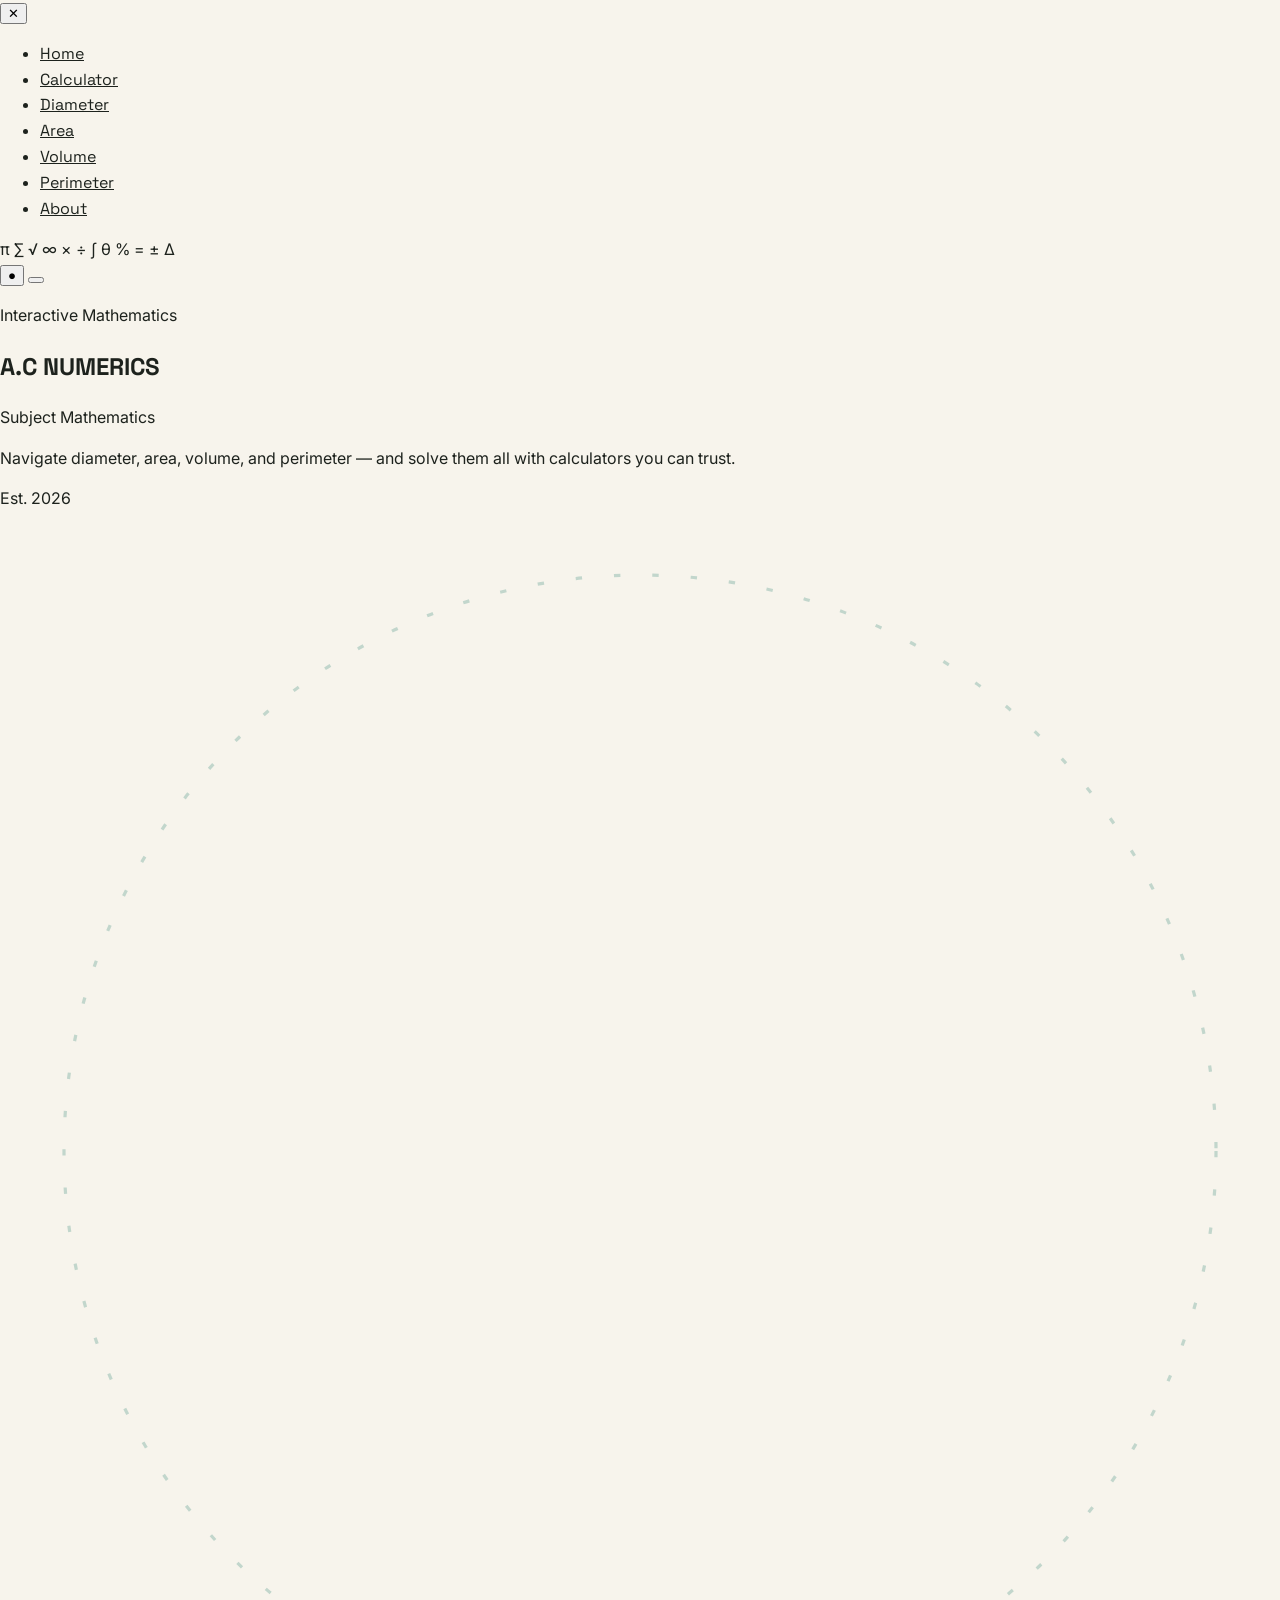
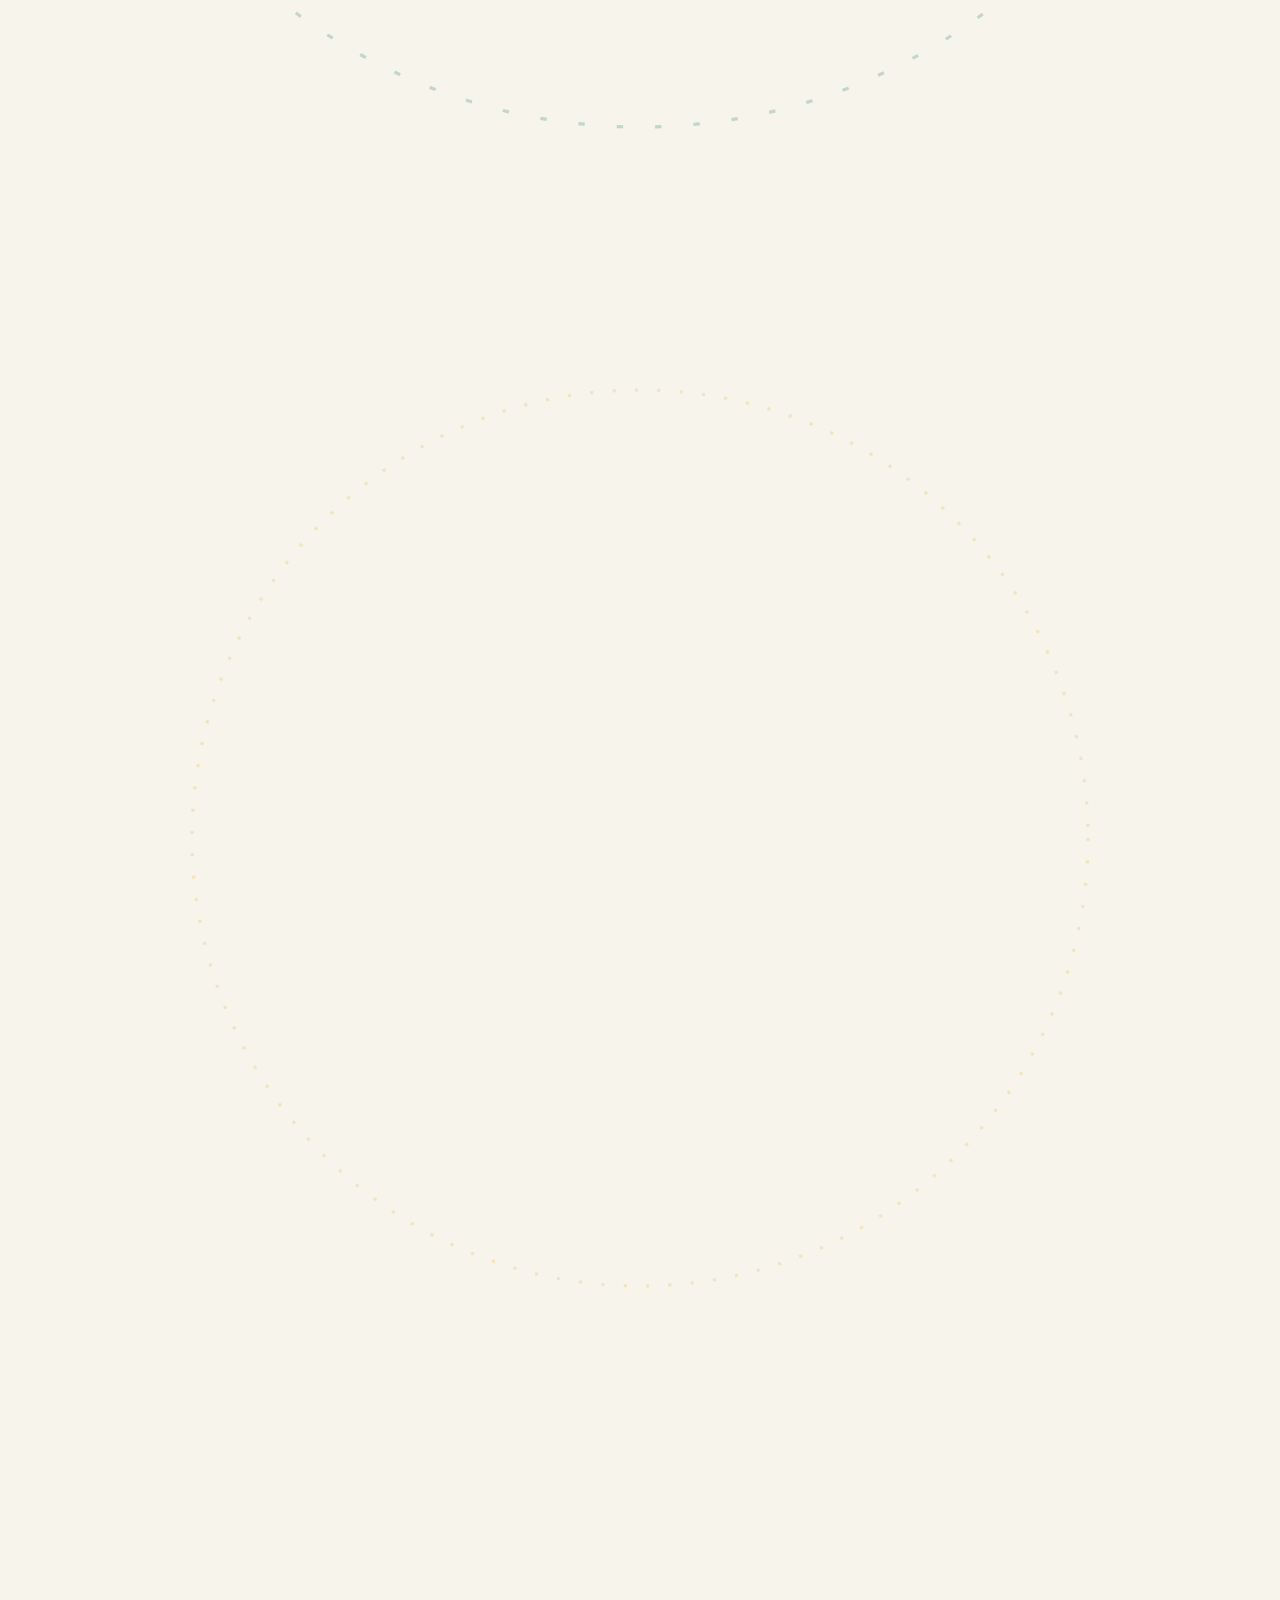
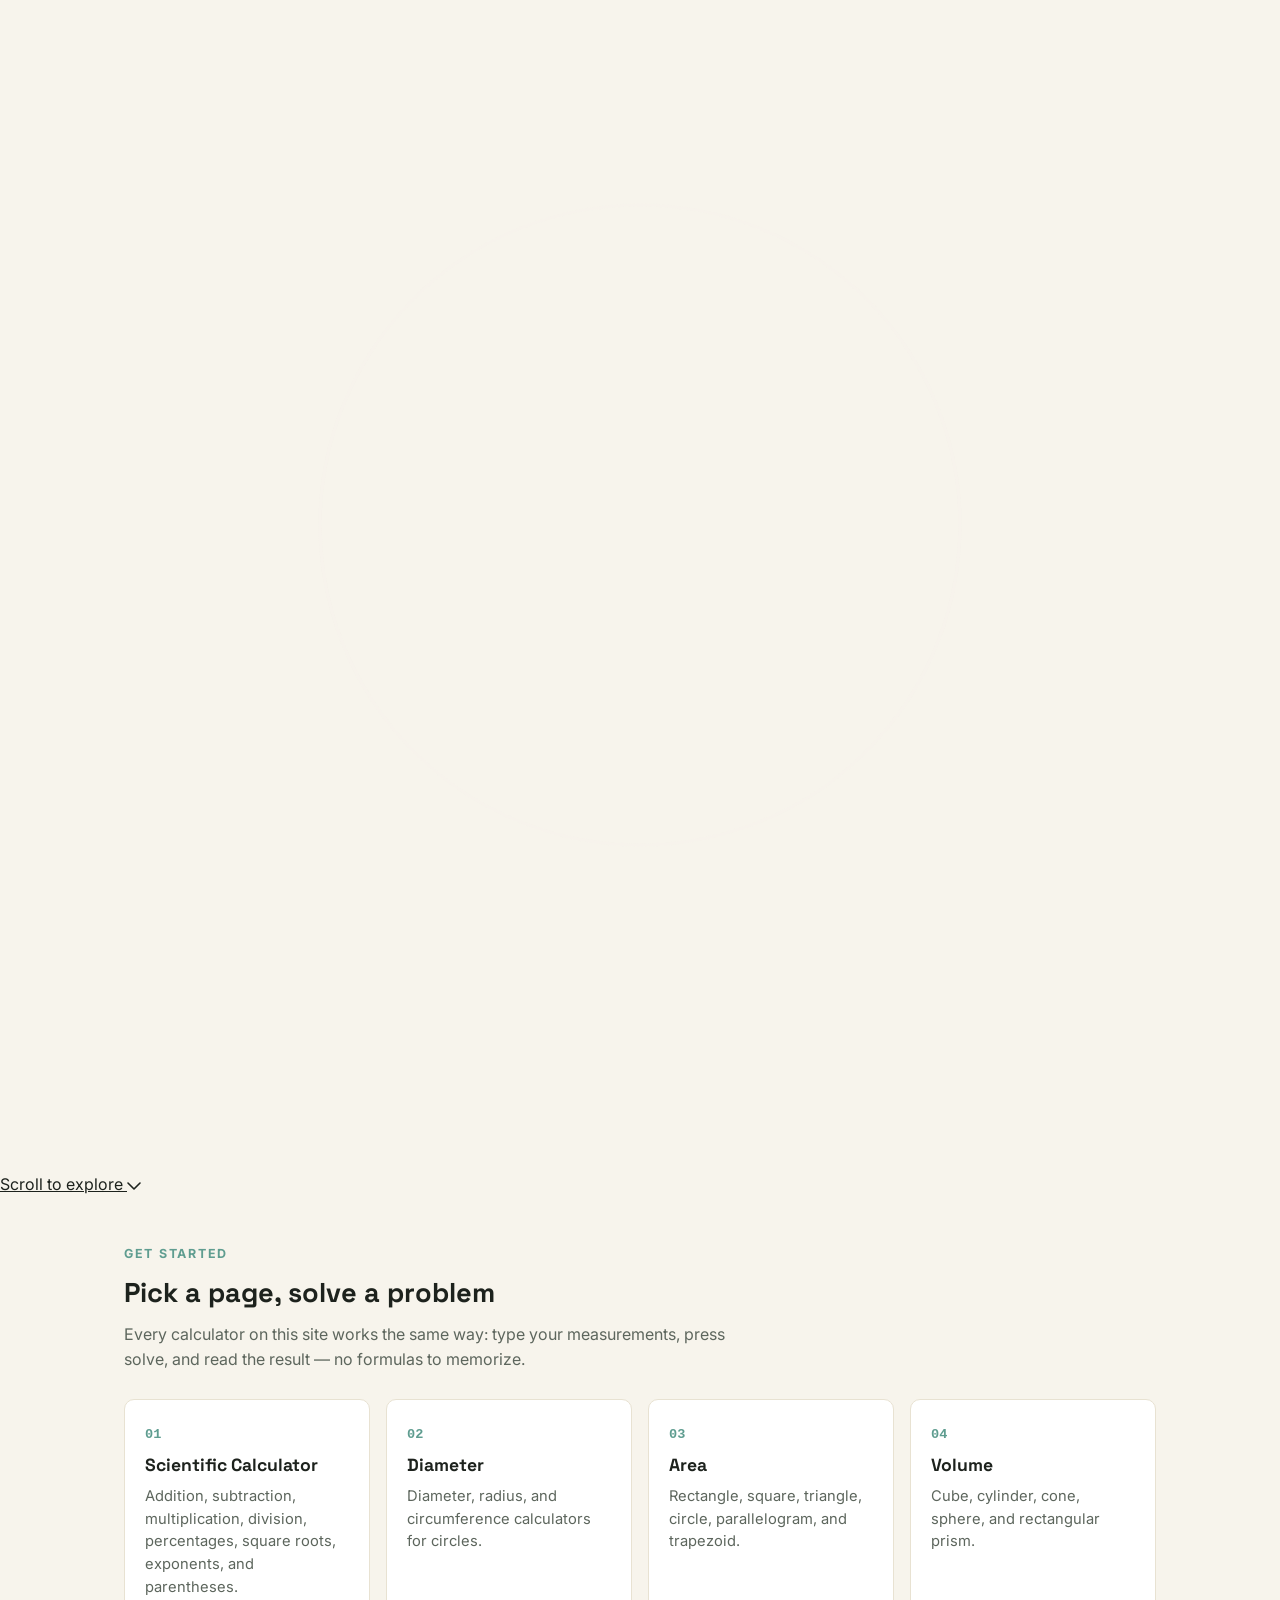
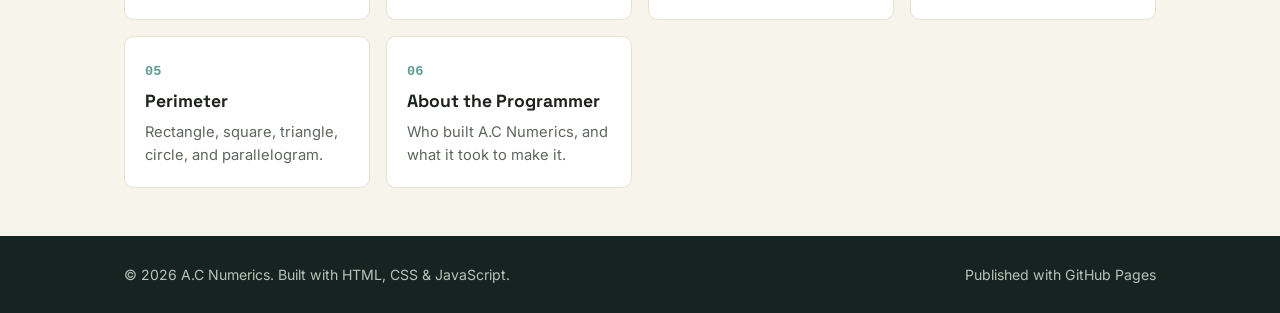
==== commit 7f851f3d: "Rename Math Hub to A.C Numerics in index.html" ====
--- a/index.html
+++ b/index.html
@@ -3,57 +3,102 @@
 <head>
 <meta charset="UTF-8">
 <meta name="viewport" content="width=device-width, initial-scale=1.0">
-<title>Math Hub — We Learn, We Solve, We Win</title>
-<meta name="description" content="Math Hub is an interactive mathematics website with calculators for diameter, area, volume, perimeter, and a full scientific calculator.">
+<title>A.C Numerics — We Learn, We Solve, We Win</title>
+<meta name="description" content="A.C Numerics is an interactive mathematics website with calculators for diameter, area, volume, perimeter, and a full scientific calculator.">
 <link rel="preconnect" href="https://fonts.googleapis.com">
-<link href="https://fonts.googleapis.com/css2?family=Space+Grotesk:wght@500;700&family=Inter:wght@400;500;600&family=IBM+Plex+Mono:wght@500;600&display=swap" rel="stylesheet">
-<link rel="stylesheet" href="style.css">
+<link href="https://fonts.googleapis.com/css2?family=Anton&family=Space+Grotesk:wght@500;700&family=Inter:wght@400;500;600&family=IBM+Plex+Mono:wght@500;600&display=swap" rel="stylesheet">
+<link rel="stylesheet" href="style.css?v=3">
 </head>
 <body>
 <a class="skip-link" href="#main">Skip to content</a>
 
-<header class="site-header">
-  <div class="wrap">
-    <a class="logo" href="index.html">
-      <svg class="logo-mark" width="30" height="30" viewBox="0 0 30 30" fill="none" aria-hidden="true">
-        <circle cx="15" cy="15" r="11" stroke="#e7bd5c" stroke-width="2"/>
-        <line x1="15" y1="15" x2="24" y2="15" stroke="#5f9d90" stroke-width="2"/>
-        <circle cx="15" cy="15" r="2" fill="#f2efe6"/>
-      </svg>
-      <span>Math Hub<span class="logo-tagline">We Learn · We Solve · We Win</span></span>
-    </a>
-    <nav class="mainnav" aria-label="Main navigation">
-      <ul>
-        <li><a href="index.html" aria-current="page">Home</a></li>
-        <li><a href="calculator.html">Calculator</a></li>
-        <li><a href="diameter.html">Diameter</a></li>
-        <li><a href="area.html">Area</a></li>
-        <li><a href="volume.html">Volume</a></li>
-        <li><a href="perimeter.html">Perimeter</a></li>
-        <li><a href="about.html">About</a></li>
-      </ul>
-    </nav>
-  </div>
-</header>
+<!-- Full-screen nav overlay, toggled by the hamburger button -->
+<nav class="nav-overlay" id="nav-overlay" aria-label="Main navigation" aria-hidden="true">
+  <button class="nav-overlay-close" id="nav-overlay-close" aria-label="Close menu">✕</button>
+  <ul>
+    <li><a href="index.html" aria-current="page">Home</a></li>
+    <li><a href="calculator.html">Calculator</a></li>
+    <li><a href="diameter.html">Diameter</a></li>
+    <li><a href="area.html">Area</a></li>
+    <li><a href="volume.html">Volume</a></li>
+    <li><a href="perimeter.html">Perimeter</a></li>
+    <li><a href="about.html">About</a></li>
+  </ul>
+</nav>
 
 <main id="main">
-  <section class="banner">
-    <div class="equation-ghost">x²+y²=r²</div>
-    <div class="wrap banner-inner">
-      <span class="eyebrow">● Interactive Mathematics</span>
-      <h1>Welcome to
-        <span class="chalk-underline">Math Hub
-          <svg viewBox="0 0 200 14" preserveAspectRatio="none" aria-hidden="true">
-            <path d="M2 8 C 50 14, 150 2, 198 9" stroke="#e7bd5c" stroke-width="3" fill="none" stroke-linecap="round"/>
-          </svg>
-        </span>
+  <section class="hero-arena">
+    <div class="hero-glow"></div>
+    <div class="hero-grain"></div>
+
+    <div class="symbol-field" aria-hidden="true">
+      <span class="symbol s1">π</span>
+      <span class="symbol s2">∑</span>
+      <span class="symbol s3">√</span>
+      <span class="symbol s4">∞</span>
+      <span class="symbol s5">×</span>
+      <span class="symbol s6">÷</span>
+      <span class="symbol s7">∫</span>
+      <span class="symbol s8">θ</span>
+      <span class="symbol s9">%</span>
+      <span class="symbol s10">=</span>
+      <span class="symbol s11">±</span>
+      <span class="symbol s12">Δ</span>
+    </div>
+
+    <span class="corner corner-tl"></span>
+    <span class="corner corner-tr"></span>
+    <span class="corner corner-bl"></span>
+    <span class="corner corner-br"></span>
+
+    <div class="hero-topbar">
+      <button class="icon-btn" aria-hidden="true">●</button>
+      <button class="hamburger-btn" id="hamburger-btn" aria-controls="nav-overlay" aria-expanded="false" aria-label="Open menu">
+        <span></span>
+      </button>
+    </div>
+
+    <div class="hero-center">
+      <div class="hero-rule">
+        <span></span>
+        <p class="hero-kicker">Interactive Mathematics</p>
+        <span></span>
+      </div>
+
+      <h1 class="hero-title">
+        <span class="shine">A.C</span>
+        <span class="shine">NUMERICS</span>
       </h1>
-      <p class="lede">Math Hub is a simple mathematics website built to help students solve everyday formulas quickly and accurately — diameter, area, volume, perimeter, and a full scientific calculator, all in one place.</p>
-      <a class="btn" href="calculator.html">Open the calculator →</a>
+
+      <div class="hero-meta">
+        <div class="hero-meta-side">
+          <span class="hero-meta-label">Subject</span>
+          <span class="hero-meta-value">Mathematics</span>
+        </div>
+        <p class="hero-desc">Navigate diameter, area, volume, and perimeter — and solve them all with calculators you can trust.</p>
+        <div class="hero-meta-side right">
+          <span class="hero-meta-label">Est.</span>
+          <span class="hero-meta-value">2026</span>
+        </div>
+      </div>
     </div>
+
+    <div class="orbit-core" aria-hidden="true">
+      <svg viewBox="0 0 400 400" class="orbit-ring orbit-ring-1"><circle cx="200" cy="200" r="180" fill="none" stroke="rgba(95,157,144,0.35)" stroke-width="1" stroke-dasharray="2 10"/></svg>
+      <svg viewBox="0 0 400 400" class="orbit-ring orbit-ring-2"><circle cx="200" cy="200" r="140" fill="none" stroke="rgba(231,189,92,0.3)" stroke-width="1" stroke-dasharray="1 6"/></svg>
+      <svg viewBox="0 0 400 400" class="orbit-ring orbit-ring-3"><circle cx="200" cy="200" r="100" fill="none" stroke="rgba(242,239,230,0.18)" stroke-width="1"/></svg>
+      <span class="orbit-dot orbit-dot-a"></span>
+      <span class="orbit-dot orbit-dot-b"></span>
+      <span class="orbit-core-glow"></span>
+    </div>
+
+    <a class="scroll-cta" href="#explore">
+      <span>Scroll to explore</span>
+      <svg width="14" height="8" viewBox="0 0 14 8" fill="none" aria-hidden="true"><path d="M1 1l6 6 6-6" stroke="currentColor" stroke-width="1.6" stroke-linecap="round" stroke-linejoin="round"/></svg>
+    </a>
   </section>
 
-  <section class="section">
+  <section class="section" id="explore">
     <div class="wrap">
       <div class="section-head">
         <span class="kicker">Get started</span>
@@ -89,7 +134,7 @@
         <a class="feature-card" href="about.html">
           <span class="num">06</span>
           <h3>About the Programmer</h3>
-          <p>Who built Math Hub, and what it took to make it.</p>
+          <p>Who built A.C Numerics, and what it took to make it.</p>
         </a>
       </div>
     </div>
@@ -98,11 +143,11 @@
 
 <footer class="site-footer">
   <div class="wrap">
-    <span>© <span id="year"></span> Math Hub. Built with HTML, CSS &amp; JavaScript.</span>
+    <span>© <span id="year"></span> A.C Numerics. Built with HTML, CSS &amp; JavaScript.</span>
     <span>Published with GitHub Pages</span>
   </div>
 </footer>
 
 <script src="script.js"></script>
 </body>
-</html>
+  </html>
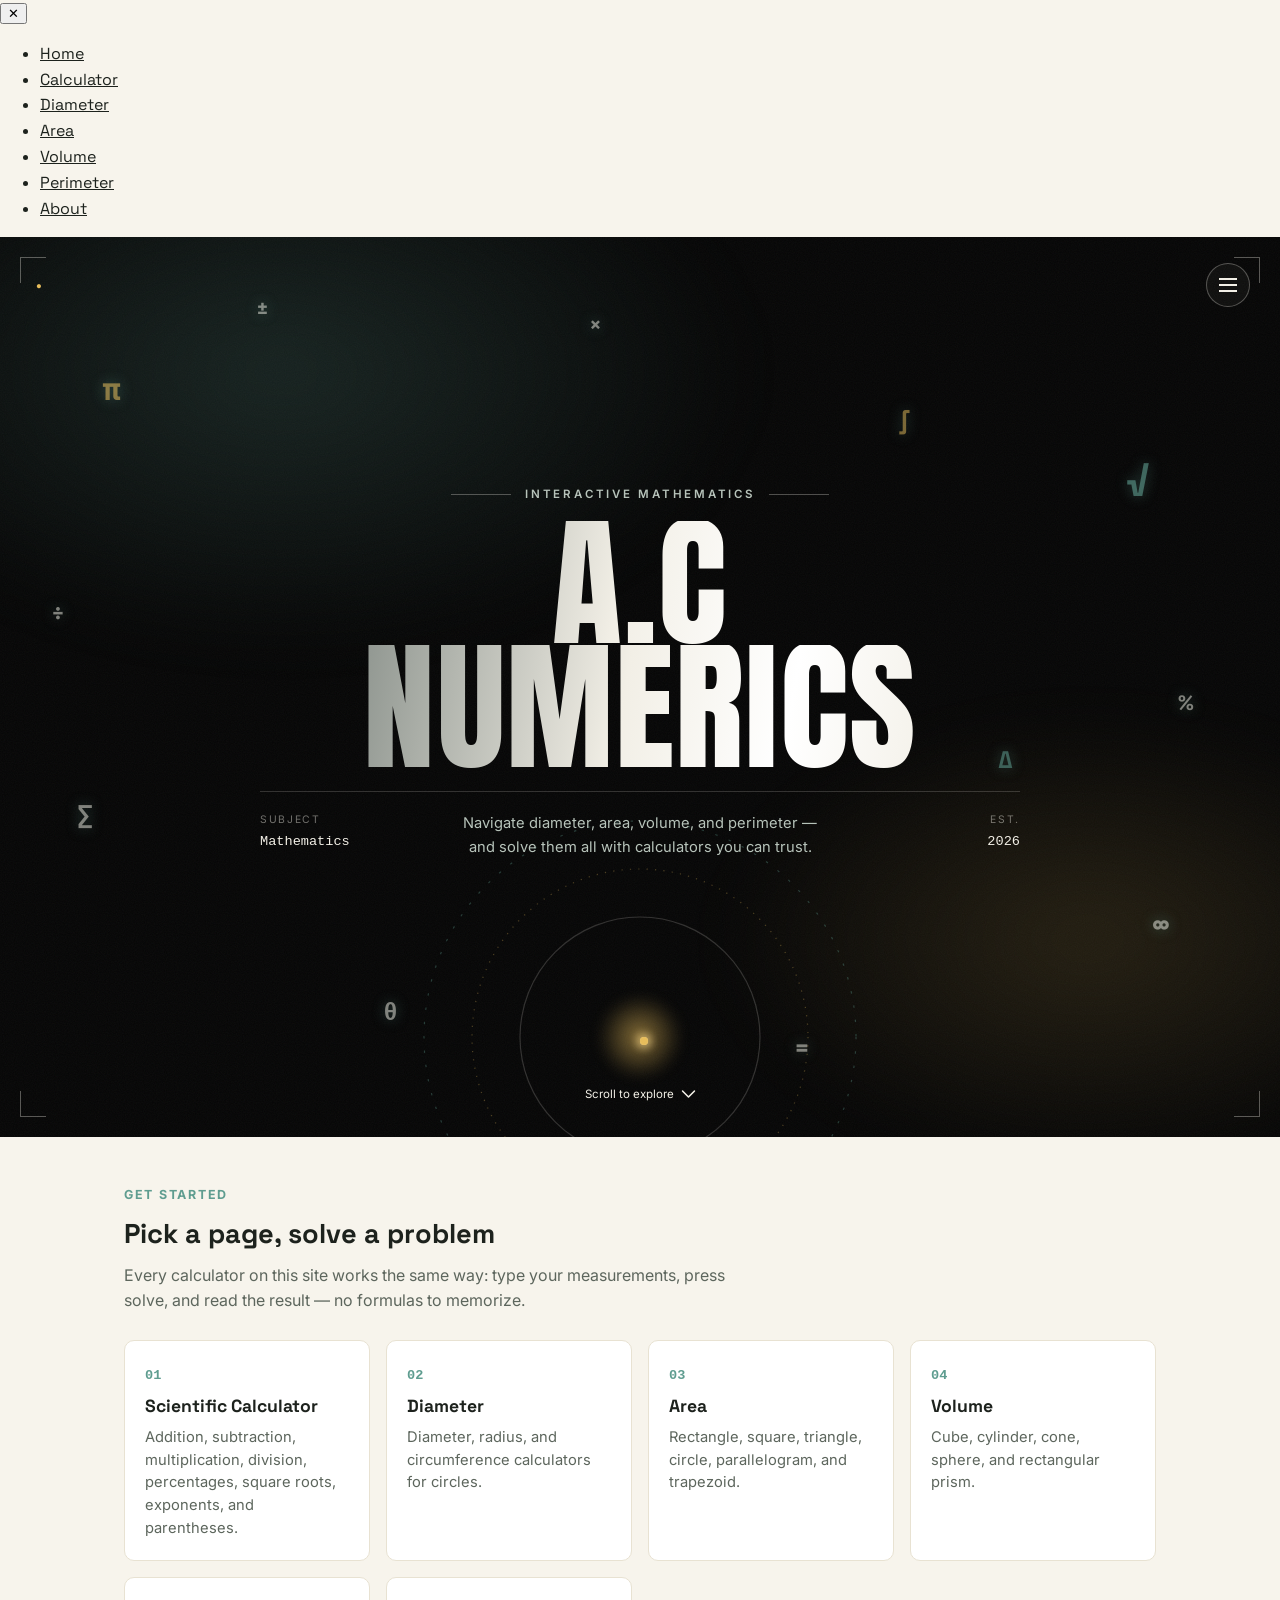
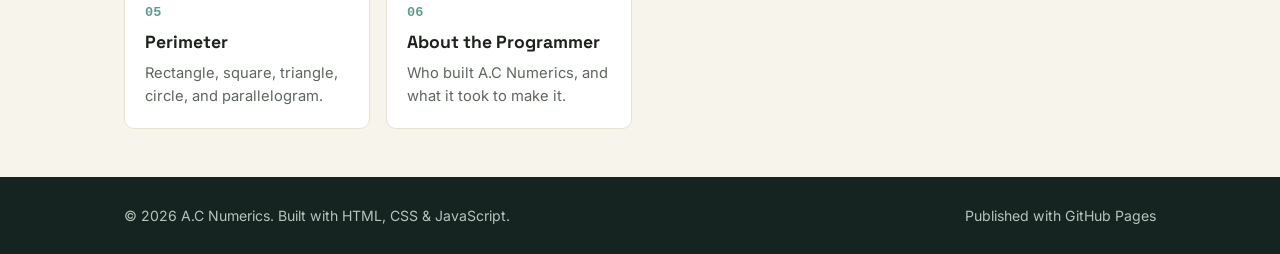
==== commit ab83c483: "Update stylesheet version in index.html" ====
--- a/index.html
+++ b/index.html
@@ -7,7 +7,7 @@
 <meta name="description" content="A.C Numerics is an interactive mathematics website with calculators for diameter, area, volume, perimeter, and a full scientific calculator.">
 <link rel="preconnect" href="https://fonts.googleapis.com">
 <link href="https://fonts.googleapis.com/css2?family=Anton&family=Space+Grotesk:wght@500;700&family=Inter:wght@400;500;600&family=IBM+Plex+Mono:wght@500;600&display=swap" rel="stylesheet">
-<link rel="stylesheet" href="style.css?v=3">
+<link rel="stylesheet" href="style.css?v=4">
 </head>
 <body>
 <a class="skip-link" href="#main">Skip to content</a>
@@ -150,4 +150,4 @@
 
 <script src="script.js"></script>
 </body>
-  </html>
+</html>
--- a/style.css
+++ b/style.css
@@ -1,5 +1,5 @@
 /* ===========================================================
-   Math Hub — stylesheet
+   A.C Numerics — stylesheet
    Theme: chalkboard + worksheet. Dark chalkboard for hero/nav
    accents, warm paper for reading surfaces, mono type for
    every number a user actually solves for.
@@ -474,3 +474,385 @@
 }
 footer.site-footer a { color: var(--chalk); text-decoration: none; }
 footer.site-footer a:hover { text-decoration: underline; }
+
+/* ===========================================================
+   Home page cinematic hero (A.C Numerics)
+   Scoped entirely under .hero-arena / .nav-overlay so it never
+   touches the worksheet theme used on the other six pages.
+=========================================================== */
+
+.hero-arena {
+  position: relative;
+  min-height: 100vh;
+  background: #050505;
+  color: #f2efe6;
+  overflow: hidden;
+  display: flex;
+  flex-direction: column;
+  justify-content: center;
+  padding: 90px 24px 120px;
+}
+
+/* Moving light — a soft glow that drifts slowly behind everything */
+.hero-glow {
+  position: absolute;
+  inset: -20%;
+  background:
+    radial-gradient(38% 32% at 30% 25%, rgba(95,157,144,0.20), transparent 70%),
+    radial-gradient(30% 26% at 75% 70%, rgba(231,189,92,0.14), transparent 70%);
+  filter: blur(30px);
+  animation: driftGlow 16s ease-in-out infinite alternate;
+  pointer-events: none;
+}
+@keyframes driftGlow {
+  0%   { transform: translate(-4%, -2%) scale(1); }
+  50%  { transform: translate(3%, 4%) scale(1.08); }
+  100% { transform: translate(-2%, 3%) scale(1.02); }
+}
+
+/* Film grain, kept very subtle */
+.hero-grain {
+  position: absolute;
+  inset: 0;
+  opacity: 0.05;
+  pointer-events: none;
+  background-image: url("data:image/svg+xml;utf8,<svg xmlns='http://www.w3.org/2000/svg' width='120' height='120'><filter id='n'><feTurbulence type='fractalNoise' baseFrequency='0.9' numOctaves='2' stitchTiles='stitch'/></filter><rect width='100%25' height='100%25' filter='url(%23n)'/></svg>");
+}
+
+/* Corner brackets */
+.corner {
+  position: absolute;
+  width: 26px;
+  height: 26px;
+  border: 1.5px solid rgba(242,239,230,0.35);
+  z-index: 5;
+}
+.corner-tl { top: 20px; left: 20px; border-right: none; border-bottom: none; }
+.corner-tr { top: 20px; right: 20px; border-left: none; border-bottom: none; }
+.corner-bl { bottom: 20px; left: 20px; border-right: none; border-top: none; }
+.corner-br { bottom: 20px; right: 20px; border-left: none; border-top: none; }
+
+/* Top bar: status dot + hamburger */
+.hero-topbar {
+  position: absolute;
+  top: 26px;
+  left: 30px;
+  right: 30px;
+  display: flex;
+  justify-content: space-between;
+  align-items: center;
+  z-index: 20;
+}
+.icon-btn {
+  background: none;
+  border: none;
+  color: var(--yellow, #e7bd5c);
+  font-size: 0.6rem;
+  cursor: default;
+}
+.hamburger-btn {
+  width: 44px;
+  height: 44px;
+  border-radius: 50%;
+  border: 1px solid rgba(242,239,230,0.3);
+  background: rgba(242,239,230,0.04);
+  cursor: pointer;
+  display: flex;
+  align-items: center;
+  justify-content: center;
+}
+.hamburger-btn span,
+.hamburger-btn span::before,
+.hamburger-btn span::after {
+  content: "";
+  display: block;
+  width: 18px;
+  height: 2px;
+  background: #f2efe6;
+  position: relative;
+  transition: transform 0.2s ease, opacity 0.2s ease;
+}
+.hamburger-btn span::before { position: absolute; top: -6px; }
+.hamburger-btn span::after { position: absolute; top: 6px; }
+.hamburger-btn:hover { background: rgba(242,239,230,0.1); }
+.hamburger-btn[aria-expanded="true"] span { background: transparent; }
+.hamburger-btn[aria-expanded="true"] span::before { transform: translateY(6px) rotate(45deg); }
+.hamburger-btn[aria-expanded="true"] span::after { transform: translateY(-6px) rotate(-45deg); }
+
+/* Center content */
+.hero-center {
+  position: relative;
+  z-index: 10;
+  max-width: 760px;
+  margin: 0 auto;
+  text-align: center;
+}
+
+.hero-rule {
+  display: flex;
+  align-items: center;
+  gap: 14px;
+  justify-content: center;
+  margin-bottom: 18px;
+}
+.hero-rule span {
+  height: 1px;
+  width: 60px;
+  background: rgba(242,239,230,0.3);
+}
+.hero-kicker {
+  margin: 0;
+  font-size: 0.72rem;
+  letter-spacing: 0.24em;
+  text-transform: uppercase;
+  color: var(--chalk-dim, #b7c3ba);
+  font-weight: 600;
+  white-space: nowrap;
+}
+
+.hero-title {
+  font-family: 'Anton', 'Space Grotesk', sans-serif;
+  font-weight: 400;
+  text-transform: uppercase;
+  font-size: clamp(3.2rem, 15vw, 9rem);
+  line-height: 0.86;
+  margin: 0 0 22px;
+  letter-spacing: 0.01em;
+}
+.hero-title .shine {
+  display: block;
+  background: linear-gradient(100deg, #6b7570 0%, #f2efe6 22%, #ffffff 32%, #f2efe6 42%, #7d8a83 60%, #f2efe6 78%, #ffffff 88%, #6b7570 100%);
+  background-size: 220% 100%;
+  -webkit-background-clip: text;
+  background-clip: text;
+  color: transparent;
+  animation: shine 7s linear infinite;
+}
+.hero-title .shine:last-child { animation-delay: -3.2s; }
+@keyframes shine {
+  0%   { background-position: 0% 50%; }
+  100% { background-position: 220% 50%; }
+}
+
+.hero-meta {
+  display: grid;
+  grid-template-columns: 1fr minmax(180px, 2fr) 1fr;
+  align-items: start;
+  gap: 18px;
+  padding-top: 20px;
+  margin-top: 14px;
+  border-top: 1px solid rgba(242,239,230,0.18);
+}
+.hero-meta-side { display: flex; flex-direction: column; gap: 3px; text-align: left; }
+.hero-meta-side.right { text-align: right; align-items: flex-end; }
+.hero-meta-label {
+  font-size: 0.65rem;
+  letter-spacing: 0.16em;
+  text-transform: uppercase;
+  color: rgba(242,239,230,0.45);
+}
+.hero-meta-value {
+  font-family: 'IBM Plex Mono', monospace;
+  font-size: 0.85rem;
+  color: var(--chalk, #f2efe6);
+}
+.hero-desc {
+  margin: 0;
+  font-size: 0.92rem;
+  line-height: 1.6;
+  color: var(--chalk-dim, #b7c3ba);
+}
+
+/* Floating math symbols — drift, sway, and glow independently */
+.symbol-field {
+  position: absolute;
+  inset: 0;
+  z-index: 2;
+  pointer-events: none;
+  overflow: hidden;
+}
+.symbol {
+  position: absolute;
+  font-family: 'Space Grotesk', sans-serif;
+  font-weight: 700;
+  color: rgba(242,239,230,0.5);
+  text-shadow: 0 0 14px rgba(95,157,144,0.4);
+  animation: floatSymbol 9s ease-in-out infinite;
+}
+.symbol.s1  { top: 14%; left: 8%;  font-size: 2.1rem; animation-duration: 10s; animation-delay: 0s; color: rgba(231,189,92,0.55); }
+.symbol.s2  { top: 62%; left: 6%;  font-size: 1.6rem; animation-duration: 8s;  animation-delay: 1.1s; }
+.symbol.s3  { top: 24%; left: 88%; font-size: 2.4rem; animation-duration: 11s; animation-delay: 0.4s; color: rgba(95,157,144,0.6); }
+.symbol.s4  { top: 74%; left: 90%; font-size: 1.8rem; animation-duration: 9.5s; animation-delay: 2s; }
+.symbol.s5  { top: 8%;  left: 46%; font-size: 1.3rem; animation-duration: 7.5s; animation-delay: 0.8s; }
+.symbol.s6  { top: 40%; left: 4%;  font-size: 1.4rem; animation-duration: 10.5s; animation-delay: 1.6s; }
+.symbol.s7  { top: 18%; left: 70%; font-size: 1.7rem; animation-duration: 9s;   animation-delay: 2.4s; color: rgba(231,189,92,0.5); }
+.symbol.s8  { top: 84%; left: 30%; font-size: 1.5rem; animation-duration: 8.5s; animation-delay: 0.2s; }
+.symbol.s9  { top: 50%; left: 92%; font-size: 1.3rem; animation-duration: 7s;   animation-delay: 1.4s; }
+.symbol.s10 { top: 88%; left: 62%; font-size: 1.6rem; animation-duration: 9.8s; animation-delay: 2.8s; }
+.symbol.s11 { top: 6%;  left: 20%; font-size: 1.3rem; animation-duration: 8.2s; animation-delay: 1.9s; }
+.symbol.s12 { top: 56%; left: 78%; font-size: 1.5rem; animation-duration: 10s;  animation-delay: 0.6s; color: rgba(95,157,144,0.55); }
+
+@keyframes floatSymbol {
+  0%, 100% { transform: translateY(0) rotate(0deg); opacity: 0.35; }
+  50%      { transform: translateY(-22px) rotate(6deg); opacity: 0.75; }
+}
+
+/* Orbiting rings — a compass/graph motif standing in for the old moon */
+.orbit-core {
+  position: absolute;
+  left: 50%;
+  bottom: -140px;
+  width: min(480px, 90vw);
+  aspect-ratio: 1;
+  transform: translateX(-50%);
+  z-index: 3;
+  pointer-events: none;
+}
+.orbit-ring {
+  position: absolute;
+  inset: 0;
+  width: 100%;
+  height: 100%;
+}
+.orbit-ring-1 { animation: spin 40s linear infinite; }
+.orbit-ring-2 { animation: spin 26s linear infinite reverse; }
+.orbit-ring-3 { animation: spin 60s linear infinite; }
+@keyframes spin {
+  from { transform: rotate(0deg); }
+  to   { transform: rotate(360deg); }
+}
+.orbit-core-glow {
+  position: absolute;
+  left: 50%;
+  top: 50%;
+  width: 90px;
+  height: 90px;
+  transform: translate(-50%, -50%);
+  border-radius: 50%;
+  background: radial-gradient(circle, rgba(231,189,92,0.55), rgba(231,189,92,0.05) 60%, transparent 75%);
+  filter: blur(4px);
+  animation: corePulse 4s ease-in-out infinite;
+}
+@keyframes corePulse {
+  0%, 100% { opacity: 0.7; transform: translate(-50%, -50%) scale(0.95); }
+  50%      { opacity: 1;   transform: translate(-50%, -50%) scale(1.1); }
+}
+.orbit-dot {
+  position: absolute;
+  width: 8px;
+  height: 8px;
+  border-radius: 50%;
+  background: var(--chalk, #f2efe6);
+  box-shadow: 0 0 10px 2px rgba(242,239,230,0.6);
+  top: 50%;
+  left: 50%;
+}
+.orbit-dot-a { animation: orbitA 12s linear infinite; }
+.orbit-dot-b { animation: orbitB 18s linear infinite reverse; background: var(--yellow, #e7bd5c); box-shadow: 0 0 10px 2px rgba(231,189,92,0.6); }
+@keyframes orbitA {
+  from { transform: translate(-50%, -50%) rotate(0deg) translateX(180px) rotate(0deg); }
+  to   { transform: translate(-50%, -50%) rotate(360deg) translateX(180px) rotate(-360deg); }
+}
+@keyframes orbitB {
+  from { transform: translate(-50%, -50%) rotate(0deg) translateX(140px) rotate(0deg); }
+  to   { transform: translate(-50%, -50%) rotate(360deg) translateX(140px) rotate(-360deg); }
+}
+
+.scroll-cta {
+  position: absolute;
+  bottom: 34px;
+  left: 50%;
+  transform: translateX(-50%);
+  z-index: 10;
+  display: inline-flex;
+  align-items: center;
+  gap: 8px;
+  text-decoration: none;
+  color: var(--chalk, #f2efe6);
+  font-size: 0.72rem;
+  letter
+   /* Full-screen nav overlay */
+.nav-overlay {
+  position: fixed;
+  inset: 0;
+  z-index: 200;
+  background: rgba(5,5,5,0.97);
+  display: flex;
+  align-items: center;
+  justify-content: center;
+  opacity: 0;
+  visibility: hidden;
+  transform: translateY(-8px);
+  transition: opacity 0.28s ease, transform 0.28s ease, visibility 0.28s;
+}
+.nav-overlay.open {
+  opacity: 1;
+  visibility: visible;
+  transform: translateY(0);
+}
+.nav-overlay ul {
+  list-style: none;
+  margin: 0;
+  padding: 0;
+  text-align: center;
+}
+.nav-overlay li {
+  opacity: 0;
+  transform: translateY(14px);
+  transition: opacity 0.35s ease, transform 0.35s ease;
+}
+.nav-overlay.open li {
+  opacity: 1;
+  transform: translateY(0);
+}
+.nav-overlay.open li:nth-child(1) { transition-delay: 0.05s; }
+.nav-overlay.open li:nth-child(2) { transition-delay: 0.10s; }
+.nav-overlay.open li:nth-child(3) { transition-delay: 0.15s; }
+.nav-overlay.open li:nth-child(4) { transition-delay: 0.20s; }
+.nav-overlay.open li:nth-child(5) { transition-delay: 0.25s; }
+.nav-overlay.open li:nth-child(6) { transition-delay: 0.30s; }
+.nav-overlay.open li:nth-child(7) { transition-delay: 0.35s; }
+.nav-overlay a {
+  display: block;
+  padding: 14px 0;
+  font-family: 'Space Grotesk', sans-serif;
+  font-size: clamp(1.6rem, 5vw, 2.6rem);
+  font-weight: 700;
+  text-decoration: none;
+  color: rgba(242,239,230,0.65);
+  transition: color 0.15s;
+}
+.nav-overlay a:hover,
+.nav-overlay a[aria-current="page"] { color: var(--yellow, #e7bd5c); }
+.nav-overlay-close {
+  position: absolute;
+  top: 26px;
+  right: 30px;
+  width: 44px;
+  height: 44px;
+  border-radius: 50%;
+  border: 1px solid rgba(242,239,230,0.3);
+  background: rgba(242,239,230,0.04);
+  color: #f2efe6;
+  font-size: 1.1rem;
+  cursor: pointer;
+}
+
+@media (prefers-reduced-motion: reduce) {
+  .hero-glow, .hero-title .shine, .scroll-cta, .symbol, .orbit-ring-1, .orbit-ring-2, .orbit-ring-3, .orbit-core-glow, .orbit-dot-a, .orbit-dot-b { animation: none !important; }
+}
+
+/* Compact hero used on the six inner pages */
+.hero-arena.compact {
+  min-height: auto;
+  padding: 100px 24px 56px;
+}
+.hero-arena.compact .hero-title {
+  font-size: clamp(2.4rem, 9vw, 4.6rem);
+  margin-bottom: 16px;
+}
+.hero-arena.compact .hero-desc.standalone {
+  max-width: 56ch;
+  margin: 0 auto;
+  text-align: center;
+   }
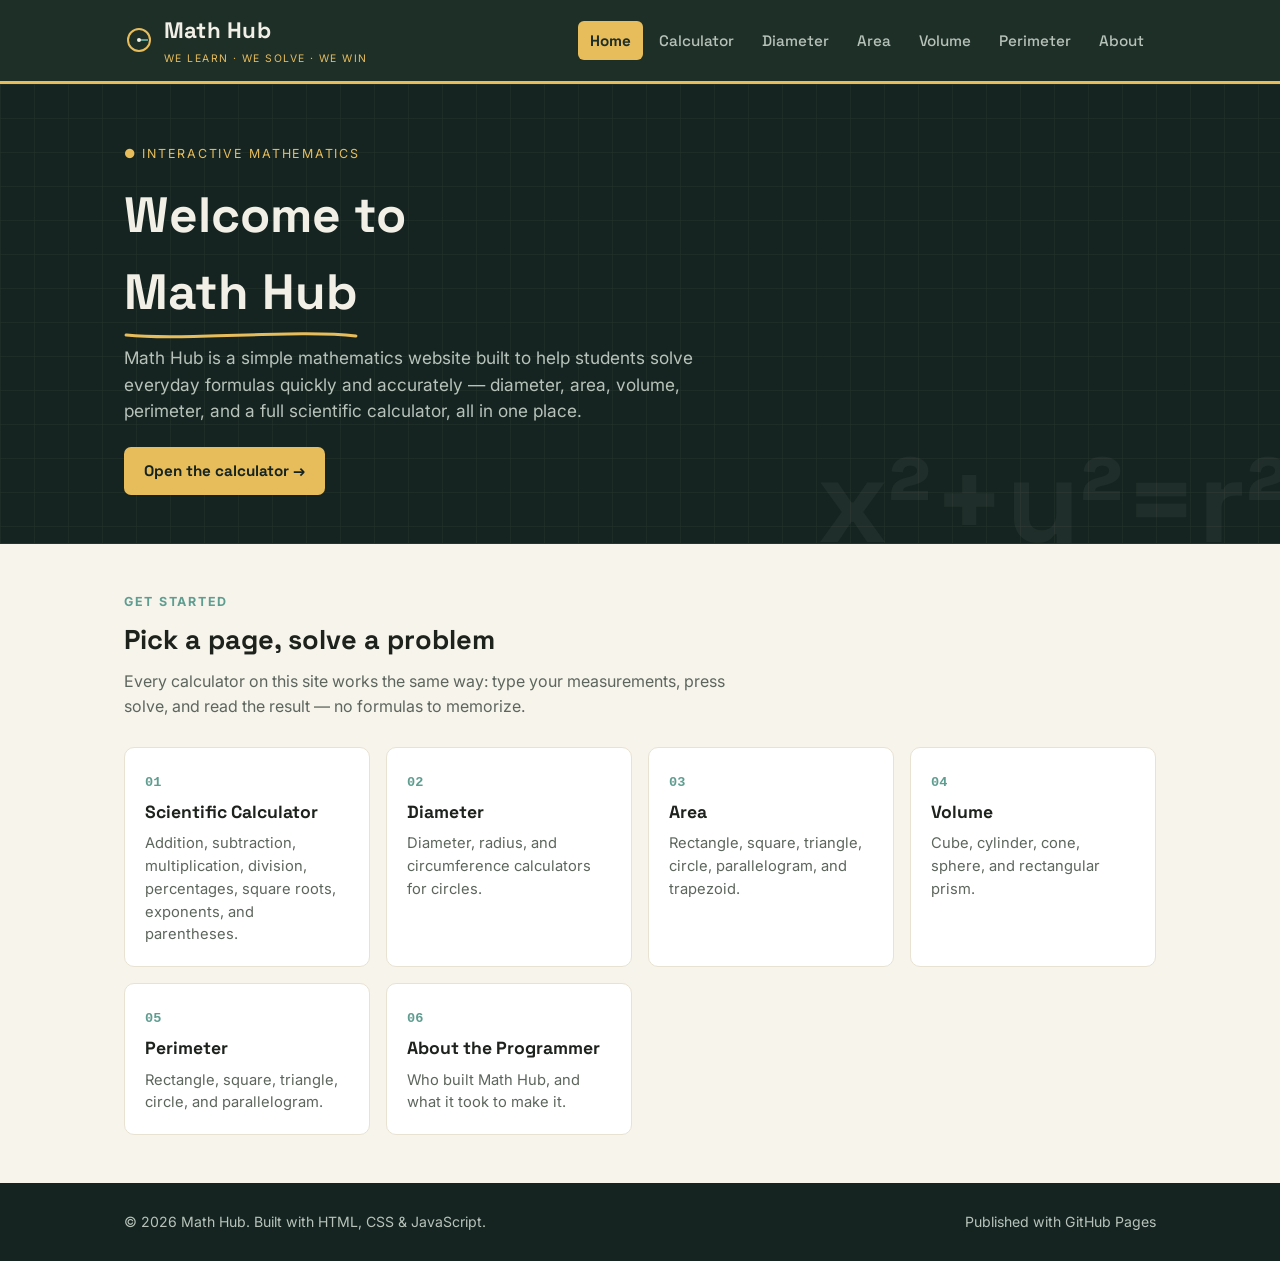
==== commit 44b1b6d4: "Add files via upload" ====
--- a/index.html
+++ b/index.html
@@ -3,102 +3,57 @@
 <head>
 <meta charset="UTF-8">
 <meta name="viewport" content="width=device-width, initial-scale=1.0">
-<title>A.C Numerics — We Learn, We Solve, We Win</title>
-<meta name="description" content="A.C Numerics is an interactive mathematics website with calculators for diameter, area, volume, perimeter, and a full scientific calculator.">
+<title>Math Hub — We Learn, We Solve, We Win</title>
+<meta name="description" content="Math Hub is an interactive mathematics website with calculators for diameter, area, volume, perimeter, and a full scientific calculator.">
 <link rel="preconnect" href="https://fonts.googleapis.com">
-<link href="https://fonts.googleapis.com/css2?family=Anton&family=Space+Grotesk:wght@500;700&family=Inter:wght@400;500;600&family=IBM+Plex+Mono:wght@500;600&display=swap" rel="stylesheet">
-<link rel="stylesheet" href="style.css?v=4">
+<link href="https://fonts.googleapis.com/css2?family=Space+Grotesk:wght@500;700&family=Inter:wght@400;500;600&family=IBM+Plex+Mono:wght@500;600&display=swap" rel="stylesheet">
+<link rel="stylesheet" href="style.css">
 </head>
 <body>
 <a class="skip-link" href="#main">Skip to content</a>
 
-<!-- Full-screen nav overlay, toggled by the hamburger button -->
-<nav class="nav-overlay" id="nav-overlay" aria-label="Main navigation" aria-hidden="true">
-  <button class="nav-overlay-close" id="nav-overlay-close" aria-label="Close menu">✕</button>
-  <ul>
-    <li><a href="index.html" aria-current="page">Home</a></li>
-    <li><a href="calculator.html">Calculator</a></li>
-    <li><a href="diameter.html">Diameter</a></li>
-    <li><a href="area.html">Area</a></li>
-    <li><a href="volume.html">Volume</a></li>
-    <li><a href="perimeter.html">Perimeter</a></li>
-    <li><a href="about.html">About</a></li>
-  </ul>
-</nav>
+<header class="site-header">
+  <div class="wrap">
+    <a class="logo" href="index.html">
+      <svg class="logo-mark" width="30" height="30" viewBox="0 0 30 30" fill="none" aria-hidden="true">
+        <circle cx="15" cy="15" r="11" stroke="#e7bd5c" stroke-width="2"/>
+        <line x1="15" y1="15" x2="24" y2="15" stroke="#5f9d90" stroke-width="2"/>
+        <circle cx="15" cy="15" r="2" fill="#f2efe6"/>
+      </svg>
+      <span>Math Hub<span class="logo-tagline">We Learn · We Solve · We Win</span></span>
+    </a>
+    <nav class="mainnav" aria-label="Main navigation">
+      <ul>
+        <li><a href="index.html" aria-current="page">Home</a></li>
+        <li><a href="calculator.html">Calculator</a></li>
+        <li><a href="diameter.html">Diameter</a></li>
+        <li><a href="area.html">Area</a></li>
+        <li><a href="volume.html">Volume</a></li>
+        <li><a href="perimeter.html">Perimeter</a></li>
+        <li><a href="about.html">About</a></li>
+      </ul>
+    </nav>
+  </div>
+</header>
 
 <main id="main">
-  <section class="hero-arena">
-    <div class="hero-glow"></div>
-    <div class="hero-grain"></div>
-
-    <div class="symbol-field" aria-hidden="true">
-      <span class="symbol s1">π</span>
-      <span class="symbol s2">∑</span>
-      <span class="symbol s3">√</span>
-      <span class="symbol s4">∞</span>
-      <span class="symbol s5">×</span>
-      <span class="symbol s6">÷</span>
-      <span class="symbol s7">∫</span>
-      <span class="symbol s8">θ</span>
-      <span class="symbol s9">%</span>
-      <span class="symbol s10">=</span>
-      <span class="symbol s11">±</span>
-      <span class="symbol s12">Δ</span>
+  <section class="banner">
+    <div class="equation-ghost">x²+y²=r²</div>
+    <div class="wrap banner-inner">
+      <span class="eyebrow">● Interactive Mathematics</span>
+      <h1>Welcome to
+        <span class="chalk-underline">Math Hub
+          <svg viewBox="0 0 200 14" preserveAspectRatio="none" aria-hidden="true">
+            <path d="M2 8 C 50 14, 150 2, 198 9" stroke="#e7bd5c" stroke-width="3" fill="none" stroke-linecap="round"/>
+          </svg>
+        </span>
+      </h1>
+      <p class="lede">Math Hub is a simple mathematics website built to help students solve everyday formulas quickly and accurately — diameter, area, volume, perimeter, and a full scientific calculator, all in one place.</p>
+      <a class="btn" href="calculator.html">Open the calculator →</a>
     </div>
-
-    <span class="corner corner-tl"></span>
-    <span class="corner corner-tr"></span>
-    <span class="corner corner-bl"></span>
-    <span class="corner corner-br"></span>
-
-    <div class="hero-topbar">
-      <button class="icon-btn" aria-hidden="true">●</button>
-      <button class="hamburger-btn" id="hamburger-btn" aria-controls="nav-overlay" aria-expanded="false" aria-label="Open menu">
-        <span></span>
-      </button>
-    </div>
-
-    <div class="hero-center">
-      <div class="hero-rule">
-        <span></span>
-        <p class="hero-kicker">Interactive Mathematics</p>
-        <span></span>
-      </div>
-
-      <h1 class="hero-title">
-        <span class="shine">A.C</span>
-        <span class="shine">NUMERICS</span>
-      </h1>
-
-      <div class="hero-meta">
-        <div class="hero-meta-side">
-          <span class="hero-meta-label">Subject</span>
-          <span class="hero-meta-value">Mathematics</span>
-        </div>
-        <p class="hero-desc">Navigate diameter, area, volume, and perimeter — and solve them all with calculators you can trust.</p>
-        <div class="hero-meta-side right">
-          <span class="hero-meta-label">Est.</span>
-          <span class="hero-meta-value">2026</span>
-        </div>
-      </div>
-    </div>
-
-    <div class="orbit-core" aria-hidden="true">
-      <svg viewBox="0 0 400 400" class="orbit-ring orbit-ring-1"><circle cx="200" cy="200" r="180" fill="none" stroke="rgba(95,157,144,0.35)" stroke-width="1" stroke-dasharray="2 10"/></svg>
-      <svg viewBox="0 0 400 400" class="orbit-ring orbit-ring-2"><circle cx="200" cy="200" r="140" fill="none" stroke="rgba(231,189,92,0.3)" stroke-width="1" stroke-dasharray="1 6"/></svg>
-      <svg viewBox="0 0 400 400" class="orbit-ring orbit-ring-3"><circle cx="200" cy="200" r="100" fill="none" stroke="rgba(242,239,230,0.18)" stroke-width="1"/></svg>
-      <span class="orbit-dot orbit-dot-a"></span>
-      <span class="orbit-dot orbit-dot-b"></span>
-      <span class="orbit-core-glow"></span>
-    </div>
-
-    <a class="scroll-cta" href="#explore">
-      <span>Scroll to explore</span>
-      <svg width="14" height="8" viewBox="0 0 14 8" fill="none" aria-hidden="true"><path d="M1 1l6 6 6-6" stroke="currentColor" stroke-width="1.6" stroke-linecap="round" stroke-linejoin="round"/></svg>
-    </a>
   </section>
 
-  <section class="section" id="explore">
+  <section class="section">
     <div class="wrap">
       <div class="section-head">
         <span class="kicker">Get started</span>
@@ -134,7 +89,7 @@
         <a class="feature-card" href="about.html">
           <span class="num">06</span>
           <h3>About the Programmer</h3>
-          <p>Who built A.C Numerics, and what it took to make it.</p>
+          <p>Who built Math Hub, and what it took to make it.</p>
         </a>
       </div>
     </div>
@@ -143,7 +98,7 @@
 
 <footer class="site-footer">
   <div class="wrap">
-    <span>© <span id="year"></span> A.C Numerics. Built with HTML, CSS &amp; JavaScript.</span>
+    <span>© <span id="year"></span> Math Hub. Built with HTML, CSS &amp; JavaScript.</span>
     <span>Published with GitHub Pages</span>
   </div>
 </footer>
--- a/style.css
+++ b/style.css
@@ -1,5 +1,5 @@
 /* ===========================================================
-   A.C Numerics — stylesheet
+   Math Hub — stylesheet
    Theme: chalkboard + worksheet. Dark chalkboard for hero/nav
    accents, warm paper for reading surfaces, mono type for
    every number a user actually solves for.
@@ -474,385 +474,3 @@
 }
 footer.site-footer a { color: var(--chalk); text-decoration: none; }
 footer.site-footer a:hover { text-decoration: underline; }
-
-/* ===========================================================
-   Home page cinematic hero (A.C Numerics)
-   Scoped entirely under .hero-arena / .nav-overlay so it never
-   touches the worksheet theme used on the other six pages.
-=========================================================== */
-
-.hero-arena {
-  position: relative;
-  min-height: 100vh;
-  background: #050505;
-  color: #f2efe6;
-  overflow: hidden;
-  display: flex;
-  flex-direction: column;
-  justify-content: center;
-  padding: 90px 24px 120px;
-}
-
-/* Moving light — a soft glow that drifts slowly behind everything */
-.hero-glow {
-  position: absolute;
-  inset: -20%;
-  background:
-    radial-gradient(38% 32% at 30% 25%, rgba(95,157,144,0.20), transparent 70%),
-    radial-gradient(30% 26% at 75% 70%, rgba(231,189,92,0.14), transparent 70%);
-  filter: blur(30px);
-  animation: driftGlow 16s ease-in-out infinite alternate;
-  pointer-events: none;
-}
-@keyframes driftGlow {
-  0%   { transform: translate(-4%, -2%) scale(1); }
-  50%  { transform: translate(3%, 4%) scale(1.08); }
-  100% { transform: translate(-2%, 3%) scale(1.02); }
-}
-
-/* Film grain, kept very subtle */
-.hero-grain {
-  position: absolute;
-  inset: 0;
-  opacity: 0.05;
-  pointer-events: none;
-  background-image: url("data:image/svg+xml;utf8,<svg xmlns='http://www.w3.org/2000/svg' width='120' height='120'><filter id='n'><feTurbulence type='fractalNoise' baseFrequency='0.9' numOctaves='2' stitchTiles='stitch'/></filter><rect width='100%25' height='100%25' filter='url(%23n)'/></svg>");
-}
-
-/* Corner brackets */
-.corner {
-  position: absolute;
-  width: 26px;
-  height: 26px;
-  border: 1.5px solid rgba(242,239,230,0.35);
-  z-index: 5;
-}
-.corner-tl { top: 20px; left: 20px; border-right: none; border-bottom: none; }
-.corner-tr { top: 20px; right: 20px; border-left: none; border-bottom: none; }
-.corner-bl { bottom: 20px; left: 20px; border-right: none; border-top: none; }
-.corner-br { bottom: 20px; right: 20px; border-left: none; border-top: none; }
-
-/* Top bar: status dot + hamburger */
-.hero-topbar {
-  position: absolute;
-  top: 26px;
-  left: 30px;
-  right: 30px;
-  display: flex;
-  justify-content: space-between;
-  align-items: center;
-  z-index: 20;
-}
-.icon-btn {
-  background: none;
-  border: none;
-  color: var(--yellow, #e7bd5c);
-  font-size: 0.6rem;
-  cursor: default;
-}
-.hamburger-btn {
-  width: 44px;
-  height: 44px;
-  border-radius: 50%;
-  border: 1px solid rgba(242,239,230,0.3);
-  background: rgba(242,239,230,0.04);
-  cursor: pointer;
-  display: flex;
-  align-items: center;
-  justify-content: center;
-}
-.hamburger-btn span,
-.hamburger-btn span::before,
-.hamburger-btn span::after {
-  content: "";
-  display: block;
-  width: 18px;
-  height: 2px;
-  background: #f2efe6;
-  position: relative;
-  transition: transform 0.2s ease, opacity 0.2s ease;
-}
-.hamburger-btn span::before { position: absolute; top: -6px; }
-.hamburger-btn span::after { position: absolute; top: 6px; }
-.hamburger-btn:hover { background: rgba(242,239,230,0.1); }
-.hamburger-btn[aria-expanded="true"] span { background: transparent; }
-.hamburger-btn[aria-expanded="true"] span::before { transform: translateY(6px) rotate(45deg); }
-.hamburger-btn[aria-expanded="true"] span::after { transform: translateY(-6px) rotate(-45deg); }
-
-/* Center content */
-.hero-center {
-  position: relative;
-  z-index: 10;
-  max-width: 760px;
-  margin: 0 auto;
-  text-align: center;
-}
-
-.hero-rule {
-  display: flex;
-  align-items: center;
-  gap: 14px;
-  justify-content: center;
-  margin-bottom: 18px;
-}
-.hero-rule span {
-  height: 1px;
-  width: 60px;
-  background: rgba(242,239,230,0.3);
-}
-.hero-kicker {
-  margin: 0;
-  font-size: 0.72rem;
-  letter-spacing: 0.24em;
-  text-transform: uppercase;
-  color: var(--chalk-dim, #b7c3ba);
-  font-weight: 600;
-  white-space: nowrap;
-}
-
-.hero-title {
-  font-family: 'Anton', 'Space Grotesk', sans-serif;
-  font-weight: 400;
-  text-transform: uppercase;
-  font-size: clamp(3.2rem, 15vw, 9rem);
-  line-height: 0.86;
-  margin: 0 0 22px;
-  letter-spacing: 0.01em;
-}
-.hero-title .shine {
-  display: block;
-  background: linear-gradient(100deg, #6b7570 0%, #f2efe6 22%, #ffffff 32%, #f2efe6 42%, #7d8a83 60%, #f2efe6 78%, #ffffff 88%, #6b7570 100%);
-  background-size: 220% 100%;
-  -webkit-background-clip: text;
-  background-clip: text;
-  color: transparent;
-  animation: shine 7s linear infinite;
-}
-.hero-title .shine:last-child { animation-delay: -3.2s; }
-@keyframes shine {
-  0%   { background-position: 0% 50%; }
-  100% { background-position: 220% 50%; }
-}
-
-.hero-meta {
-  display: grid;
-  grid-template-columns: 1fr minmax(180px, 2fr) 1fr;
-  align-items: start;
-  gap: 18px;
-  padding-top: 20px;
-  margin-top: 14px;
-  border-top: 1px solid rgba(242,239,230,0.18);
-}
-.hero-meta-side { display: flex; flex-direction: column; gap: 3px; text-align: left; }
-.hero-meta-side.right { text-align: right; align-items: flex-end; }
-.hero-meta-label {
-  font-size: 0.65rem;
-  letter-spacing: 0.16em;
-  text-transform: uppercase;
-  color: rgba(242,239,230,0.45);
-}
-.hero-meta-value {
-  font-family: 'IBM Plex Mono', monospace;
-  font-size: 0.85rem;
-  color: var(--chalk, #f2efe6);
-}
-.hero-desc {
-  margin: 0;
-  font-size: 0.92rem;
-  line-height: 1.6;
-  color: var(--chalk-dim, #b7c3ba);
-}
-
-/* Floating math symbols — drift, sway, and glow independently */
-.symbol-field {
-  position: absolute;
-  inset: 0;
-  z-index: 2;
-  pointer-events: none;
-  overflow: hidden;
-}
-.symbol {
-  position: absolute;
-  font-family: 'Space Grotesk', sans-serif;
-  font-weight: 700;
-  color: rgba(242,239,230,0.5);
-  text-shadow: 0 0 14px rgba(95,157,144,0.4);
-  animation: floatSymbol 9s ease-in-out infinite;
-}
-.symbol.s1  { top: 14%; left: 8%;  font-size: 2.1rem; animation-duration: 10s; animation-delay: 0s; color: rgba(231,189,92,0.55); }
-.symbol.s2  { top: 62%; left: 6%;  font-size: 1.6rem; animation-duration: 8s;  animation-delay: 1.1s; }
-.symbol.s3  { top: 24%; left: 88%; font-size: 2.4rem; animation-duration: 11s; animation-delay: 0.4s; color: rgba(95,157,144,0.6); }
-.symbol.s4  { top: 74%; left: 90%; font-size: 1.8rem; animation-duration: 9.5s; animation-delay: 2s; }
-.symbol.s5  { top: 8%;  left: 46%; font-size: 1.3rem; animation-duration: 7.5s; animation-delay: 0.8s; }
-.symbol.s6  { top: 40%; left: 4%;  font-size: 1.4rem; animation-duration: 10.5s; animation-delay: 1.6s; }
-.symbol.s7  { top: 18%; left: 70%; font-size: 1.7rem; animation-duration: 9s;   animation-delay: 2.4s; color: rgba(231,189,92,0.5); }
-.symbol.s8  { top: 84%; left: 30%; font-size: 1.5rem; animation-duration: 8.5s; animation-delay: 0.2s; }
-.symbol.s9  { top: 50%; left: 92%; font-size: 1.3rem; animation-duration: 7s;   animation-delay: 1.4s; }
-.symbol.s10 { top: 88%; left: 62%; font-size: 1.6rem; animation-duration: 9.8s; animation-delay: 2.8s; }
-.symbol.s11 { top: 6%;  left: 20%; font-size: 1.3rem; animation-duration: 8.2s; animation-delay: 1.9s; }
-.symbol.s12 { top: 56%; left: 78%; font-size: 1.5rem; animation-duration: 10s;  animation-delay: 0.6s; color: rgba(95,157,144,0.55); }
-
-@keyframes floatSymbol {
-  0%, 100% { transform: translateY(0) rotate(0deg); opacity: 0.35; }
-  50%      { transform: translateY(-22px) rotate(6deg); opacity: 0.75; }
-}
-
-/* Orbiting rings — a compass/graph motif standing in for the old moon */
-.orbit-core {
-  position: absolute;
-  left: 50%;
-  bottom: -140px;
-  width: min(480px, 90vw);
-  aspect-ratio: 1;
-  transform: translateX(-50%);
-  z-index: 3;
-  pointer-events: none;
-}
-.orbit-ring {
-  position: absolute;
-  inset: 0;
-  width: 100%;
-  height: 100%;
-}
-.orbit-ring-1 { animation: spin 40s linear infinite; }
-.orbit-ring-2 { animation: spin 26s linear infinite reverse; }
-.orbit-ring-3 { animation: spin 60s linear infinite; }
-@keyframes spin {
-  from { transform: rotate(0deg); }
-  to   { transform: rotate(360deg); }
-}
-.orbit-core-glow {
-  position: absolute;
-  left: 50%;
-  top: 50%;
-  width: 90px;
-  height: 90px;
-  transform: translate(-50%, -50%);
-  border-radius: 50%;
-  background: radial-gradient(circle, rgba(231,189,92,0.55), rgba(231,189,92,0.05) 60%, transparent 75%);
-  filter: blur(4px);
-  animation: corePulse 4s ease-in-out infinite;
-}
-@keyframes corePulse {
-  0%, 100% { opacity: 0.7; transform: translate(-50%, -50%) scale(0.95); }
-  50%      { opacity: 1;   transform: translate(-50%, -50%) scale(1.1); }
-}
-.orbit-dot {
-  position: absolute;
-  width: 8px;
-  height: 8px;
-  border-radius: 50%;
-  background: var(--chalk, #f2efe6);
-  box-shadow: 0 0 10px 2px rgba(242,239,230,0.6);
-  top: 50%;
-  left: 50%;
-}
-.orbit-dot-a { animation: orbitA 12s linear infinite; }
-.orbit-dot-b { animation: orbitB 18s linear infinite reverse; background: var(--yellow, #e7bd5c); box-shadow: 0 0 10px 2px rgba(231,189,92,0.6); }
-@keyframes orbitA {
-  from { transform: translate(-50%, -50%) rotate(0deg) translateX(180px) rotate(0deg); }
-  to   { transform: translate(-50%, -50%) rotate(360deg) translateX(180px) rotate(-360deg); }
-}
-@keyframes orbitB {
-  from { transform: translate(-50%, -50%) rotate(0deg) translateX(140px) rotate(0deg); }
-  to   { transform: translate(-50%, -50%) rotate(360deg) translateX(140px) rotate(-360deg); }
-}
-
-.scroll-cta {
-  position: absolute;
-  bottom: 34px;
-  left: 50%;
-  transform: translateX(-50%);
-  z-index: 10;
-  display: inline-flex;
-  align-items: center;
-  gap: 8px;
-  text-decoration: none;
-  color: var(--chalk, #f2efe6);
-  font-size: 0.72rem;
-  letter
-   /* Full-screen nav overlay */
-.nav-overlay {
-  position: fixed;
-  inset: 0;
-  z-index: 200;
-  background: rgba(5,5,5,0.97);
-  display: flex;
-  align-items: center;
-  justify-content: center;
-  opacity: 0;
-  visibility: hidden;
-  transform: translateY(-8px);
-  transition: opacity 0.28s ease, transform 0.28s ease, visibility 0.28s;
-}
-.nav-overlay.open {
-  opacity: 1;
-  visibility: visible;
-  transform: translateY(0);
-}
-.nav-overlay ul {
-  list-style: none;
-  margin: 0;
-  padding: 0;
-  text-align: center;
-}
-.nav-overlay li {
-  opacity: 0;
-  transform: translateY(14px);
-  transition: opacity 0.35s ease, transform 0.35s ease;
-}
-.nav-overlay.open li {
-  opacity: 1;
-  transform: translateY(0);
-}
-.nav-overlay.open li:nth-child(1) { transition-delay: 0.05s; }
-.nav-overlay.open li:nth-child(2) { transition-delay: 0.10s; }
-.nav-overlay.open li:nth-child(3) { transition-delay: 0.15s; }
-.nav-overlay.open li:nth-child(4) { transition-delay: 0.20s; }
-.nav-overlay.open li:nth-child(5) { transition-delay: 0.25s; }
-.nav-overlay.open li:nth-child(6) { transition-delay: 0.30s; }
-.nav-overlay.open li:nth-child(7) { transition-delay: 0.35s; }
-.nav-overlay a {
-  display: block;
-  padding: 14px 0;
-  font-family: 'Space Grotesk', sans-serif;
-  font-size: clamp(1.6rem, 5vw, 2.6rem);
-  font-weight: 700;
-  text-decoration: none;
-  color: rgba(242,239,230,0.65);
-  transition: color 0.15s;
-}
-.nav-overlay a:hover,
-.nav-overlay a[aria-current="page"] { color: var(--yellow, #e7bd5c); }
-.nav-overlay-close {
-  position: absolute;
-  top: 26px;
-  right: 30px;
-  width: 44px;
-  height: 44px;
-  border-radius: 50%;
-  border: 1px solid rgba(242,239,230,0.3);
-  background: rgba(242,239,230,0.04);
-  color: #f2efe6;
-  font-size: 1.1rem;
-  cursor: pointer;
-}
-
-@media (prefers-reduced-motion: reduce) {
-  .hero-glow, .hero-title .shine, .scroll-cta, .symbol, .orbit-ring-1, .orbit-ring-2, .orbit-ring-3, .orbit-core-glow, .orbit-dot-a, .orbit-dot-b { animation: none !important; }
-}
-
-/* Compact hero used on the six inner pages */
-.hero-arena.compact {
-  min-height: auto;
-  padding: 100px 24px 56px;
-}
-.hero-arena.compact .hero-title {
-  font-size: clamp(2.4rem, 9vw, 4.6rem);
-  margin-bottom: 16px;
-}
-.hero-arena.compact .hero-desc.standalone {
-  max-width: 56ch;
-  margin: 0 auto;
-  text-align: center;
-   }
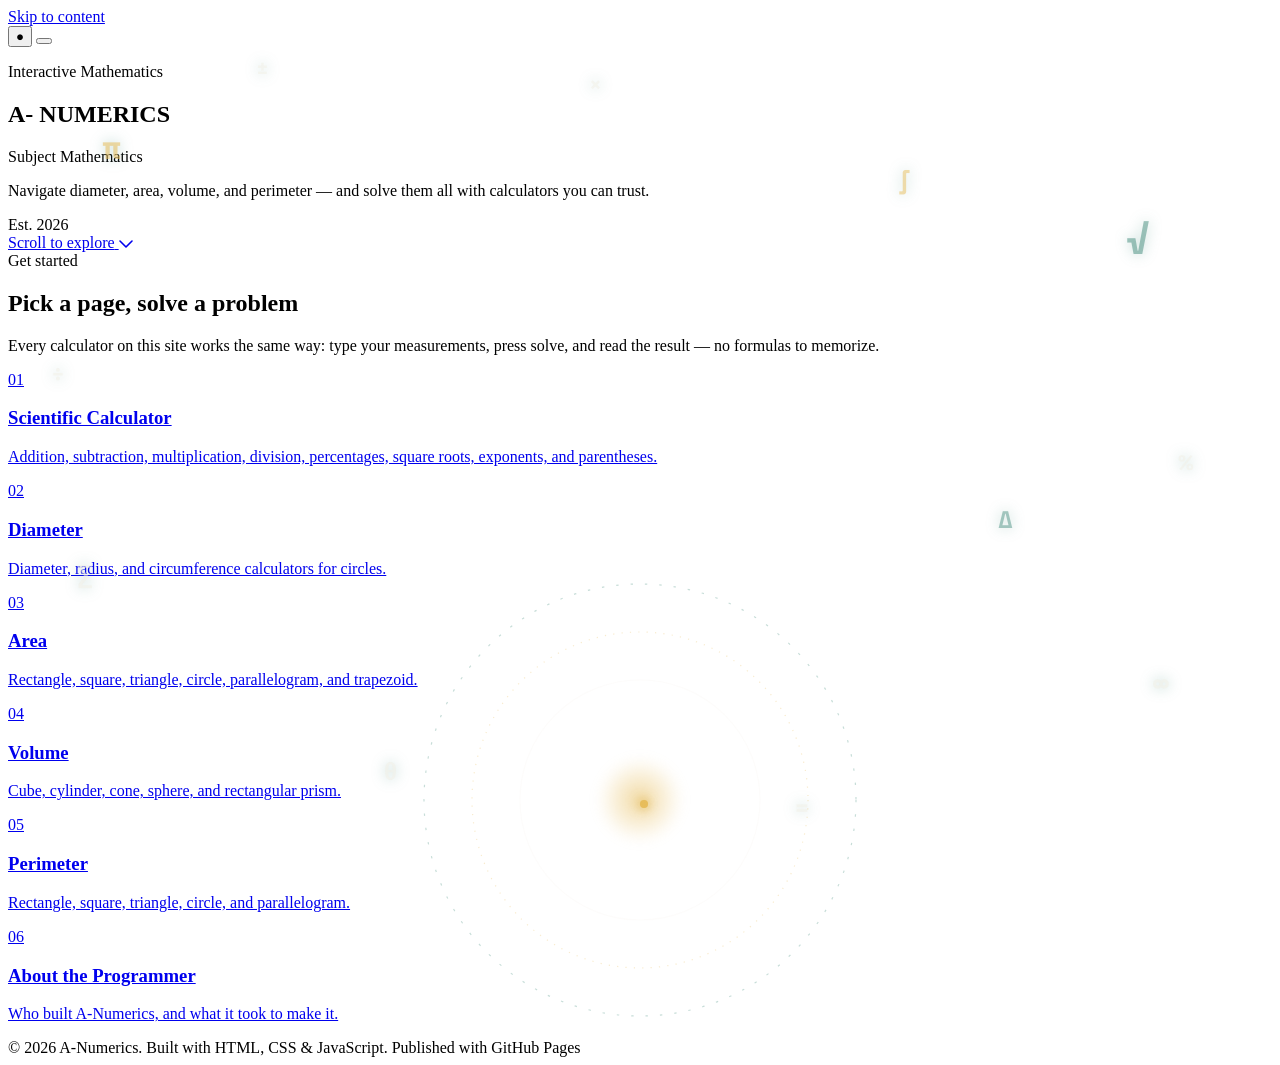
==== commit b81bbe8d: "Rename Math Hub to A-Numerics in index.html" ====
--- a/index.html
+++ b/index.html
@@ -3,57 +3,102 @@
 <head>
 <meta charset="UTF-8">
 <meta name="viewport" content="width=device-width, initial-scale=1.0">
-<title>Math Hub — We Learn, We Solve, We Win</title>
-<meta name="description" content="Math Hub is an interactive mathematics website with calculators for diameter, area, volume, perimeter, and a full scientific calculator.">
+<title>A-Numerics — We Learn, We Solve, We Win</title>
+<meta name="description" content="A-Numerics is an interactive mathematics website with calculators for diameter, area, volume, perimeter, and a full scientific calculator.">
 <link rel="preconnect" href="https://fonts.googleapis.com">
-<link href="https://fonts.googleapis.com/css2?family=Space+Grotesk:wght@500;700&family=Inter:wght@400;500;600&family=IBM+Plex+Mono:wght@500;600&display=swap" rel="stylesheet">
+<link href="https://fonts.googleapis.com/css2?family=Anton&family=Space+Grotesk:wght@500;700&family=Inter:wght@400;500;600&family=IBM+Plex+Mono:wght@500;600&display=swap" rel="stylesheet">
 <link rel="stylesheet" href="style.css">
 </head>
 <body>
 <a class="skip-link" href="#main">Skip to content</a>
 
-<header class="site-header">
-  <div class="wrap">
-    <a class="logo" href="index.html">
-      <svg class="logo-mark" width="30" height="30" viewBox="0 0 30 30" fill="none" aria-hidden="true">
-        <circle cx="15" cy="15" r="11" stroke="#e7bd5c" stroke-width="2"/>
-        <line x1="15" y1="15" x2="24" y2="15" stroke="#5f9d90" stroke-width="2"/>
-        <circle cx="15" cy="15" r="2" fill="#f2efe6"/>
-      </svg>
-      <span>Math Hub<span class="logo-tagline">We Learn · We Solve · We Win</span></span>
-    </a>
-    <nav class="mainnav" aria-label="Main navigation">
-      <ul>
-        <li><a href="index.html" aria-current="page">Home</a></li>
-        <li><a href="calculator.html">Calculator</a></li>
-        <li><a href="diameter.html">Diameter</a></li>
-        <li><a href="area.html">Area</a></li>
-        <li><a href="volume.html">Volume</a></li>
-        <li><a href="perimeter.html">Perimeter</a></li>
-        <li><a href="about.html">About</a></li>
-      </ul>
-    </nav>
-  </div>
-</header>
+<!-- Full-screen nav overlay, toggled by the hamburger button -->
+<nav class="nav-overlay" id="nav-overlay" aria-label="Main navigation" aria-hidden="true">
+  <button class="nav-overlay-close" id="nav-overlay-close" aria-label="Close menu">✕</button>
+  <ul>
+    <li><a href="index.html" aria-current="page">Home</a></li>
+    <li><a href="calculator.html">Calculator</a></li>
+    <li><a href="diameter.html">Diameter</a></li>
+    <li><a href="area.html">Area</a></li>
+    <li><a href="volume.html">Volume</a></li>
+    <li><a href="perimeter.html">Perimeter</a></li>
+    <li><a href="about.html">About</a></li>
+  </ul>
+</nav>
 
 <main id="main">
-  <section class="banner">
-    <div class="equation-ghost">x²+y²=r²</div>
-    <div class="wrap banner-inner">
-      <span class="eyebrow">● Interactive Mathematics</span>
-      <h1>Welcome to
-        <span class="chalk-underline">Math Hub
-          <svg viewBox="0 0 200 14" preserveAspectRatio="none" aria-hidden="true">
-            <path d="M2 8 C 50 14, 150 2, 198 9" stroke="#e7bd5c" stroke-width="3" fill="none" stroke-linecap="round"/>
-          </svg>
-        </span>
+  <section class="hero-arena">
+    <div class="hero-glow"></div>
+    <div class="hero-grain"></div>
+
+    <div class="symbol-field" aria-hidden="true">
+      <span class="symbol s1">π</span>
+      <span class="symbol s2">∑</span>
+      <span class="symbol s3">√</span>
+      <span class="symbol s4">∞</span>
+      <span class="symbol s5">×</span>
+      <span class="symbol s6">÷</span>
+      <span class="symbol s7">∫</span>
+      <span class="symbol s8">θ</span>
+      <span class="symbol s9">%</span>
+      <span class="symbol s10">=</span>
+      <span class="symbol s11">±</span>
+      <span class="symbol s12">Δ</span>
+    </div>
+
+    <span class="corner corner-tl"></span>
+    <span class="corner corner-tr"></span>
+    <span class="corner corner-bl"></span>
+    <span class="corner corner-br"></span>
+
+    <div class="hero-topbar">
+      <button class="icon-btn" aria-hidden="true">●</button>
+      <button class="hamburger-btn" id="hamburger-btn" aria-controls="nav-overlay" aria-expanded="false" aria-label="Open menu">
+        <span></span>
+      </button>
+    </div>
+
+    <div class="hero-center">
+      <div class="hero-rule">
+        <span></span>
+        <p class="hero-kicker">Interactive Mathematics</p>
+        <span></span>
+      </div>
+
+      <h1 class="hero-title">
+        <span class="shine">A-</span>
+        <span class="shine">NUMERICS</span>
       </h1>
-      <p class="lede">Math Hub is a simple mathematics website built to help students solve everyday formulas quickly and accurately — diameter, area, volume, perimeter, and a full scientific calculator, all in one place.</p>
-      <a class="btn" href="calculator.html">Open the calculator →</a>
+
+      <div class="hero-meta">
+        <div class="hero-meta-side">
+          <span class="hero-meta-label">Subject</span>
+          <span class="hero-meta-value">Mathematics</span>
+        </div>
+        <p class="hero-desc">Navigate diameter, area, volume, and perimeter — and solve them all with calculators you can trust.</p>
+        <div class="hero-meta-side right">
+          <span class="hero-meta-label">Est.</span>
+          <span class="hero-meta-value">2026</span>
+        </div>
+      </div>
     </div>
+
+    <div class="orbit-core" aria-hidden="true">
+      <svg viewBox="0 0 400 400" class="orbit-ring orbit-ring-1"><circle cx="200" cy="200" r="180" fill="none" stroke="rgba(95,157,144,0.35)" stroke-width="1" stroke-dasharray="2 10"/></svg>
+      <svg viewBox="0 0 400 400" class="orbit-ring orbit-ring-2"><circle cx="200" cy="200" r="140" fill="none" stroke="rgba(231,189,92,0.3)" stroke-width="1" stroke-dasharray="1 6"/></svg>
+      <svg viewBox="0 0 400 400" class="orbit-ring orbit-ring-3"><circle cx="200" cy="200" r="100" fill="none" stroke="rgba(242,239,230,0.18)" stroke-width="1"/></svg>
+      <span class="orbit-dot orbit-dot-a"></span>
+      <span class="orbit-dot orbit-dot-b"></span>
+      <span class="orbit-core-glow"></span>
+    </div>
+
+    <a class="scroll-cta" href="#explore">
+      <span>Scroll to explore</span>
+      <svg width="14" height="8" viewBox="0 0 14 8" fill="none" aria-hidden="true"><path d="M1 1l6 6 6-6" stroke="currentColor" stroke-width="1.6" stroke-linecap="round" stroke-linejoin="round"/></svg>
+    </a>
   </section>
 
-  <section class="section">
+  <section class="section" id="explore">
     <div class="wrap">
       <div class="section-head">
         <span class="kicker">Get started</span>
@@ -89,7 +134,7 @@
         <a class="feature-card" href="about.html">
           <span class="num">06</span>
           <h3>About the Programmer</h3>
-          <p>Who built Math Hub, and what it took to make it.</p>
+          <p>Who built A-Numerics, and what it took to make it.</p>
         </a>
       </div>
     </div>
@@ -98,7 +143,7 @@
 
 <footer class="site-footer">
   <div class="wrap">
-    <span>© <span id="year"></span> Math Hub. Built with HTML, CSS &amp; JavaScript.</span>
+    <span>© <span id="year"></span> A-Numerics. Built with HTML, CSS &amp; JavaScript.</span>
     <span>Published with GitHub Pages</span>
   </div>
 </footer>
--- a/style.css
+++ b/style.css
@@ -1,476 +1,195 @@
-/* ===========================================================
-   Math Hub — stylesheet
-   Theme: chalkboard + worksheet. Dark chalkboard for hero/nav
-   accents, warm paper for reading surfaces, mono type for
-   every number a user actually solves for.
-=========================================================== */
+/* Floating math symbols — drift, sway, and glow independently */
+.symbol-field {
+  position: absolute;
+  inset: 0;
+  z-index: 2;
+  pointer-events: none;
+  overflow: hidden;
+}
+.symbol {
+  position: absolute;
+  font-family: 'Space Grotesk', sans-serif;
+  font-weight: 700;
+  color: rgba(242,239,230,0.5);
+  text-shadow: 0 0 14px rgba(95,157,144,0.4);
+  animation: floatSymbol 9s ease-in-out infinite;
+}
+.symbol.s1  { top: 14%; left: 8%;  font-size: 2.1rem; animation-duration: 10s; animation-delay: 0s; color: rgba(231,189,92,0.55); }
+.symbol.s2  { top: 62%; left: 6%;  font-size: 1.6rem; animation-duration: 8s;  animation-delay: 1.1s; }
+.symbol.s3  { top: 24%; left: 88%; font-size: 2.4rem; animation-duration: 11s; animation-delay: 0.4s; color: rgba(95,157,144,0.6); }
+.symbol.s4  { top: 74%; left: 90%; font-size: 1.8rem; animation-duration: 9.5s; animation-delay: 2s; }
+.symbol.s5  { top: 8%;  left: 46%; font-size: 1.3rem; animation-duration: 7.5s; animation-delay: 0.8s; }
+.symbol.s6  { top: 40%; left: 4%;  font-size: 1.4rem; animation-duration: 10.5s; animation-delay: 1.6s; }
+.symbol.s7  { top: 18%; left: 70%; font-size: 1.7rem; animation-duration: 9s;   animation-delay: 2.4s; color: rgba(231,189,92,0.5); }
+.symbol.s8  { top: 84%; left: 30%; font-size: 1.5rem; animation-duration: 8.5s; animation-delay: 0.2s; }
+.symbol.s9  { top: 50%; left: 92%; font-size: 1.3rem; animation-duration: 7s;   animation-delay: 1.4s; }
+.symbol.s10 { top: 88%; left: 62%; font-size: 1.6rem; animation-duration: 9.8s; animation-delay: 2.8s; }
+.symbol.s11 { top: 6%;  left: 20%; font-size: 1.3rem; animation-duration: 8.2s; animation-delay: 1.9s; }
+.symbol.s12 { top: 56%; left: 78%; font-size: 1.5rem; animation-duration: 10s;  animation-delay: 0.6s; color: rgba(95,157,144,0.55); }
 
-:root {
-  --board:        #1e2f28;
-  --board-deep:   #152420;
-  --chalk:        #f2efe6;
-  --chalk-dim:    #b7c3ba;
-  --paper:        #f7f4ec;
-  --paper-line:   #e8e2d2;
-  --ink:          #1d221d;
-  --ink-dim:      #5d665d;
-  --yellow:       #e7bd5c;
-  --teal:         #5f9d90;
-  --coral:        #d6836f;
-  --radius:       10px;
-  --shadow:       0 2px 0 rgba(29,34,29,0.08);
-  --maxw:         1080px;
+@keyframes floatSymbol {
+  0%, 100% { transform: translateY(0) rotate(0deg); opacity: 0.35; }
+  50%      { transform: translateY(-22px) rotate(6deg); opacity: 0.75; }
 }
 
-* { box-sizing: border-box; }
-
-html { scroll-behavior: smooth; }
-
-body {
-  margin: 0;
-  background: var(--paper);
-  color: var(--ink);
-  font-family: 'Inter', system-ui, sans-serif;
-  font-size: 16px;
-  line-height: 1.55;
+/* Orbiting rings — a compass/graph motif standing in for the old moon */
+.orbit-core {
+  position: absolute;
+  left: 50%;
+  bottom: -140px;
+  width: min(480px, 90vw);
+  aspect-ratio: 1;
+  transform: translateX(-50%);
+  z-index: 3;
+  pointer-events: none;
 }
-
-h1, h2, h3, .logo, nav a, .btn {
-  font-family: 'Space Grotesk', 'Inter', sans-serif;
-}
-
-.mono, .calc-formula, .calc-output output, .calc-output .value, .display {
-  font-family: 'IBM Plex Mono', monospace;
-}
-
-a { color: inherit; }
-
-img { max-width: 100%; display: block; }
-
-.wrap {
-  max-width: var(--maxw);
-  margin: 0 auto;
-  padding: 0 24px;
-}
-
-/* ---------- Skip link / focus ---------- */
-.skip-link {
-  position: absolute;
-  left: -999px;
-  top: auto;
-  background: var(--yellow);
-  color: var(--ink);
-  padding: 10px 16px;
-  z-index: 100;
-}
-.skip-link:focus { left: 12px; top: 12px; }
-
-:focus-visible {
-  outline: 3px solid var(--teal);
-  outline-offset: 2px;
-}
-
-@media (prefers-reduced-motion: reduce) {
-  * { animation: none !important; transition: none !important; scroll-behavior: auto !important; }
-}
-
-/* ---------- Nav ---------- */
-.site-header {
-  background: var(--board);
-  color: var(--chalk);
-  position: sticky;
-  top: 0;
-  z-index: 50;
-  border-bottom: 3px solid var(--yellow);
-}
-
-.site-header .wrap {
-  display: flex;
-  align-items: center;
-  justify-content: space-between;
-  padding-top: 14px;
-  padding-bottom: 14px;
-  flex-wrap: wrap;
-  gap: 12px;
-}
-
-.logo {
-  display: flex;
-  align-items: center;
-  gap: 10px;
-  font-weight: 700;
-  font-size: 1.4rem;
-  letter-spacing: 0.01em;
-  color: var(--chalk);
-  text-decoration: none;
-}
-
-.logo-mark { flex-shrink: 0; }
-
-.logo-tagline {
-  display: block;
-  font-family: 'Inter', sans-serif;
-  font-size: 0.65rem;
-  font-weight: 400;
-  letter-spacing: 0.14em;
-  text-transform: uppercase;
-  color: var(--yellow);
-  margin-top: 2px;
-}
-
-nav.mainnav ul {
-  list-style: none;
-  display: flex;
-  gap: 4px;
-  margin: 0;
-  padding: 0;
-  flex-wrap: wrap;
-}
-
-nav.mainnav a {
-  display: inline-block;
-  text-decoration: none;
-  color: var(--chalk-dim);
-  font-size: 0.95rem;
-  font-weight: 500;
-  padding: 8px 12px;
-  border-radius: 6px;
-  transition: background 0.15s, color 0.15s;
-}
-
-nav.mainnav a:hover { background: rgba(242,239,230,0.08); color: var(--chalk); }
-
-nav.mainnav a[aria-current="page"] {
-  color: var(--board);
-  background: var(--yellow);
-  font-weight: 700;
-}
-
-/* ---------- Hero / banner ---------- */
-.banner {
-  background: var(--board-deep);
-  color: var(--chalk);
-  position: relative;
-  overflow: hidden;
-  padding: 56px 0 48px;
-  border-bottom: 1px solid rgba(242,239,230,0.08);
-}
-
-.banner::before {
-  content: "";
+.orbit-ring {
   position: absolute;
   inset: 0;
-  opacity: 0.07;
-  background-image:
-    linear-gradient(rgba(242,239,230,.6) 1px, transparent 1px),
-    linear-gradient(90deg, rgba(242,239,230,.6) 1px, transparent 1px);
-  background-size: 34px 34px;
-  pointer-events: none;
+  width: 100%;
+  height: 100%;
 }
-
-.banner .equation-ghost {
+.orbit-ring-1 { animation: spin 40s linear infinite; }
+.orbit-ring-2 { animation: spin 26s linear infinite reverse; }
+.orbit-ring-3 { animation: spin 60s linear infinite; }
+@keyframes spin {
+  from { transform: rotate(0deg); }
+  to   { transform: rotate(360deg); }
+}
+.orbit-core-glow {
   position: absolute;
-  right: -10px;
-  bottom: -18px;
-  font-family: 'Space Grotesk', sans-serif;
-  font-size: 7.5rem;
-  font-weight: 700;
-  color: rgba(242,239,230,0.05);
-  pointer-events: none;
-  line-height: 1;
-  white-space: nowrap;
+  left: 50%;
+  top: 50%;
+  width: 90px;
+  height: 90px;
+  transform: translate(-50%, -50%);
+  border-radius: 50%;
+  background: radial-gradient(circle, rgba(231,189,92,0.55), rgba(231,189,92,0.05) 60%, transparent 75%);
+  filter: blur(4px);
+  animation: corePulse 4s ease-in-out infinite;
 }
-
-.banner-inner { position: relative; }
-
-.eyebrow {
-  display: inline-flex;
-  align-items: center;
-  gap: 8px;
-  font-size: 0.78rem;
-  letter-spacing: 0.14em;
-  text-transform: uppercase;
-  color: var(--yellow);
-  margin-bottom: 14px;
+@keyframes corePulse {
+  0%, 100% { opacity: 0.7; transform: translate(-50%, -50%) scale(0.95); }
+  50%      { opacity: 1;   transform: translate(-50%, -50%) scale(1.1); }
 }
-
-.banner h1 {
-  font-size: clamp(2rem, 4.5vw, 3.1rem);
-  margin: 0 0 14px;
-  max-width: 16ch;
+.orbit-dot {
+  position: absolute;
+  width: 8px;
+  height: 8px;
+  border-radius: 50%;
+  background: var(--chalk, #f2efe6);
+  box-shadow: 0 0 10px 2px rgba(242,239,230,0.6);
+  top: 50%;
+  left: 50%;
 }
-
-.chalk-underline {
-  display: inline-block;
-  position: relative;
+.orbit-dot-a { animation: orbitA 12s linear infinite; }
+.orbit-dot-b { animation: orbitB 18s linear infinite reverse; background: var(--yellow, #e7bd5c); box-shadow: 0 0 10px 2px rgba(231,189,92,0.6); }
+@keyframes orbitA {
+  from { transform: translate(-50%, -50%) rotate(0deg) translateX(180px) rotate(0deg); }
+  to   { transform: translate(-50%, -50%) rotate(360deg) translateX(180px) rotate(-360deg); }
 }
-.chalk-underline svg {
+@keyframes orbitB {
+  from { transform: translate(-50%, -50%) rotate(0deg) translateX(140px) rotate(0deg); }
+  to   { transform: translate(-50%, -50%) rotate(360deg) translateX(140px) rotate(-360deg); }
+}
+scroll-cta {
   position: absolute;
-  left: 0; right: 0; bottom: -10px;
-  width: 100%; height: 14px;
-}
-
-.banner p.lede {
-  max-width: 56ch;
-  color: var(--chalk-dim);
-  font-size: 1.08rem;
-  margin: 0 0 22px;
-}
-
-.btn {
+  bottom: 34px;
+  left: 50%;
+  transform: translateX(-50%);
+  z-index: 10;
   display: inline-flex;
   align-items: center;
   gap: 8px;
   text-decoration: none;
-  background: var(--yellow);
-  color: var(--board-deep);
-  font-weight: 700;
-  padding: 12px 20px;
-  border-radius: 7px;
-  border: none;
-  cursor: pointer;
-  font-size: 0.95rem;
-  box-shadow: var(--shadow);
-  transition: transform 0.12s ease;
+  color: var(--chalk, #f2efe6);
+  font-size: 0.72rem;
+  letter-spacing: 0.12em;
+  text-transform: uppercase;
+  border: 1px solid rgba(242,239,230,0.3);
+  padding: 10px 18px;
+  border-radius: 999px;
+  background: rgba(5,5,5,0.4);
+  animation: pulseGlow 3s ease-in-out infinite;
 }
-.btn:hover { transform: translateY(-1px); }
-.btn.secondary {
-  background: transparent;
-  color: var(--chalk);
-  border: 1.5px solid rgba(242,239,230,0.35);
-  box-shadow: none;
-}
-.btn.small { padding: 8px 14px; font-size: 0.85rem; }
-
-/* ---------- Sections ---------- */
-main { display: block; }
-
-.section {
-  padding: 48px 0;
-}
-.section + .section { border-top: 1px solid var(--paper-line); }
-
-.section-head { margin-bottom: 28px; max-width: 62ch; }
-.section-head .kicker {
-  font-size: 0.78rem;
-  letter-spacing: 0.14em;
-  text-transform: uppercase;
-  color: var(--teal);
-  font-weight: 700;
-  margin-bottom: 8px;
-  display: block;
-}
-.section-head h2 { font-size: 1.7rem; margin: 0 0 8px; }
-.section-head p { color: var(--ink-dim); margin: 0; }
-
-/* ---------- Cards (home page feature grid) ---------- */
-.grid-cards {
-  display: grid;
-  grid-template-columns: repeat(auto-fit, minmax(220px, 1fr));
-  gap: 16px;
-}
-.feature-card {
-  background: #fff;
-  border: 1px solid var(--paper-line);
-  border-radius: var(--radius);
-  padding: 20px;
-  text-decoration: none;
-  color: var(--ink);
-  transition: transform 0.15s, box-shadow 0.15s;
-}
-.feature-card:hover {
-  transform: translateY(-3px);
-  box-shadow: 0 10px 24px rgba(30,47,40,0.1);
-}
-.feature-card .num {
-  font-family: 'IBM Plex Mono', monospace;
-  color: var(--teal);
-  font-size: 0.85rem;
-  font-weight: 600;
-}
-.feature-card h3 { margin: 6px 0 6px; font-size: 1.1rem; }
-.feature-card p { margin: 0; color: var(--ink-dim); font-size: 0.92rem; }
-
-/* ---------- Calculator cards ---------- */
-.calc-grid {
-  display: grid;
-  grid-template-columns: repeat(auto-fit, minmax(280px, 1fr));
-  gap: 20px;
+@keyframes pulseGlow {
+  0%, 100% { box-shadow: 0 0 0 rgba(231,189,92,0); }
+  50% { box-shadow: 0 0 18px rgba(231,189,92,0.25); }
 }
 
-.calc-card {
-  background: #fff;
-  border: 1.5px dashed #c9c0a4;
-  border-radius: var(--radius);
-  padding: 20px 20px 22px;
+@media (max-width: 640px) {
+  .hero-meta { grid-template-columns: 1fr; text-align: center; }
+  .hero-meta-side, .hero-meta-side.right { text-align: center; align-items: center; }
+  .corner { width: 18px; height: 18px; }
 }
 
-.calc-card h3 {
-  margin: 0 0 4px;
-  font-size: 1.05rem;
-  display: flex;
-  align-items: center;
-  gap: 8px;
-}
-.calc-card h3 .pin {
-  width: 8px; height: 8px; border-radius: 50%;
-  background: var(--coral); flex-shrink: 0;
-}
-
-.calc-formula {
-  background: var(--board);
-  color: var(--yellow);
-  font-size: 0.92rem;
-  padding: 8px 12px;
-  border-radius: 6px;
-  margin: 10px 0 14px;
-  display: inline-block;
-}
-
-.calc-fields { display: flex; flex-direction: column; gap: 10px; margin-bottom: 12px; }
-
-.field {
-  display: flex;
-  flex-direction: column;
-  gap: 4px;
-}
-.field label { font-size: 0.82rem; color: var(--ink-dim); font-weight: 600; }
-.field input {
-  font-family: 'IBM Plex Mono', monospace;
-  font-size: 1rem;
-  padding: 9px 10px;
-  border: 1.5px solid var(--paper-line);
-  border-radius: 6px;
-  background: var(--paper);
-  color: var(--ink);
-}
-.field input:focus { border-color: var(--teal); background: #fff; }
-
-.calc-solve {
-  background: var(--teal);
-  color: #fff;
-  border: none;
-  padding: 9px 16px;
-  border-radius: 6px;
-  font-weight: 700;
-  cursor: pointer;
-  font-size: 0.9rem;
-  width: 100%;
-}
-.calc-solve:hover { background: #517f74; }
-
-.calc-output {
-  margin-top: 12px;
-  background: var(--paper);
-  border: 1px solid var(--paper-line);
-  border-radius: 6px;
-  padding: 10px 12px;
-  font-size: 0.95rem;
-  min-height: 22px;
-}
-.calc-output .value { font-weight: 700; color: var(--board); }
-.calc-output.error .value { color: var(--coral); }
-
-/* ---------- Scientific calculator ---------- */
-.sci-calc {
-  max-width: 360px;
-  background: var(--board);
-  border-radius: 16px;
-  padding: 18px;
-  box-shadow: 0 12px 30px rgba(21,36,32,0.35);
-}
-.display {
-  background: #10201b;
-  color: var(--yellow);
-  font-size: 1.8rem;
-  text-align: right;
-  padding: 18px 14px;
-  border-radius: 10px;
-  margin-bottom: 12px;
-  min-height: 34px;
-  overflow-x: auto;
-  white-space: nowrap;
-}
-.display .expr { color: var(--chalk-dim); font-size: 0.95rem; display: block; min-height: 1.2em; }
-.keys {
-  display: grid;
-  grid-template-columns: repeat(4, 1fr);
-  gap: 8px;
-}
-.keys button {
-  font-family: 'IBM Plex Mono', monospace;
-  font-size: 1.05rem;
-  padding: 14px 0;
-  border-radius: 8px;
-  border: none;
-  background: #2a3f36;
-  color: var(--chalk);
-  cursor: pointer;
-}
-.keys button:hover { background: #354c42; }
-.keys button.op { background: #3c5148; color: var(--yellow); }
-.keys button.eq { background: var(--yellow); color: var(--board); font-weight: 700; grid-column: span 2; }
-.keys button.clear { background: var(--coral); color: #fff; }
-
-/* ---------- About page ---------- */
-.about-grid {
-  display: grid;
-  grid-template-columns: 220px 1fr;
-  gap: 32px;
-  align-items: start;
-}
-.about-photo {
-  width: 100%;
-  aspect-ratio: 1;
-  border-radius: var(--radius);
-  object-fit: cover;
-  border: 3px solid var(--board);
-}
-.about-photo.placeholder {
+/* Full-screen nav overlay */
+.nav-overlay {
+  position: fixed;
+  inset: 0;
+  z-index: 200;
+  background: rgba(5,5,5,0.97);
   display: flex;
   align-items: center;
   justify-content: center;
-  background: var(--board);
-  color: var(--chalk-dim);
-  font-size: 0.8rem;
+  opacity: 0;
+  visibility: hidden;
+  transform: translateY(-8px);
+  transition: opacity 0.28s ease, transform 0.28s ease, visibility 0.28s;
+}
+.nav-overlay.open {
+  opacity: 1;
+  visibility: visible;
+  transform: translateY(0);
+}
+.nav-overlay ul {
+  list-style: none;
+  margin: 0;
+  padding: 0;
   text-align: center;
-  padding: 16px;
 }
-.tag-list { display: flex; flex-wrap: wrap; gap: 8px; margin: 10px 0 0; padding: 0; list-style: none; }
-.tag-list li {
-  background: var(--paper);
-  border: 1px solid var(--paper-line);
-  color: var(--ink-dim);
-  font-size: 0.85rem;
-  padding: 5px 12px;
-  border-radius: 999px;
+.nav-overlay li {
+  opacity: 0;
+  transform: translateY(14px);
+  transition: opacity 0.35s ease, transform 0.35s ease;
 }
-.reflection {
-  border-left: 3px solid var(--yellow);
-  padding-left: 16px;
-  font-style: italic;
-  color: var(--ink-dim);
-  margin: 18px 0 0;
+.nav-overlay.open li {
+  opacity: 1;
+  transform: translateY(0);
+}
+.nav-overlay.open li:nth-child(1) { transition-delay: 0.05s; }
+.nav-overlay.open li:nth-child(2) { transition-delay: 0.10s; }
+.nav-overlay.open li:nth-child(3) { transition-delay: 0.15s; }
+.nav-overlay.open li:nth-child(4) { transition-delay: 0.20s; }
+.nav-overlay.open li:nth-child(5) { transition-delay: 0.25s; }
+.nav-overlay.open li:nth-child(6) { transition-delay: 0.30s; }
+.nav-overlay.open li:nth-child(7) { transition-delay: 0.35s; }
+.nav-overlay a {
+  display: block;
+  padding: 14px 0;
+  font-family: 'Space Grotesk', sans-serif;
+  font-size: clamp(1.6rem, 5vw, 2.6rem);
+  font-weight: 700;
+  text-decoration: none;
+  color: rgba(242,239,230,0.65);
+  transition: color 0.15s;
+}
+.nav-overlay a:hover,
+.nav-overlay a[aria-current="page"] { color: var(--yellow, #e7bd5c); }
+.nav-overlay-close {
+  position: absolute;
+  top: 26px;
+  right: 30px;
+  width: 44px;
+  height: 44px;
+  border-radius: 50%;
+  border: 1px solid rgba(242,239,230,0.3);
+  background: rgba(242,239,230,0.04);
+  color: #f2efe6;
+  font-size: 1.1rem;
+  cursor: pointer;
 }
 
-@media (max-width: 640px) {
-  .about-grid { grid-template-columns: 1fr; }
-  .about-photo { max-width: 200px; }
-  .banner .equation-ghost { display: none; }
-}
-
-/* ---------- Footer ---------- */
-footer.site-footer {
-  background: var(--board-deep);
-  color: var(--chalk-dim);
-  padding: 28px 0;
-  font-size: 0.88rem;
-}
-footer.site-footer .wrap {
-  display: flex;
-  justify-content: space-between;
-  flex-wrap: wrap;
-  gap: 10px;
-}
-footer.site-footer a { color: var(--chalk); text-decoration: none; }
-footer.site-footer a:hover { text-decoration: underline; }
+@media (prefers-reduced-motion: reduce) {
+  .hero-glow, .hero-title .shine, .scroll-cta, .symbol, .orbit-ring-1, .orbit-ring-2, .orbit-ring-3, .orbit-core-glow, .orbit-dot-a, .orbit-dot-b { animation: none !important; }
+   }
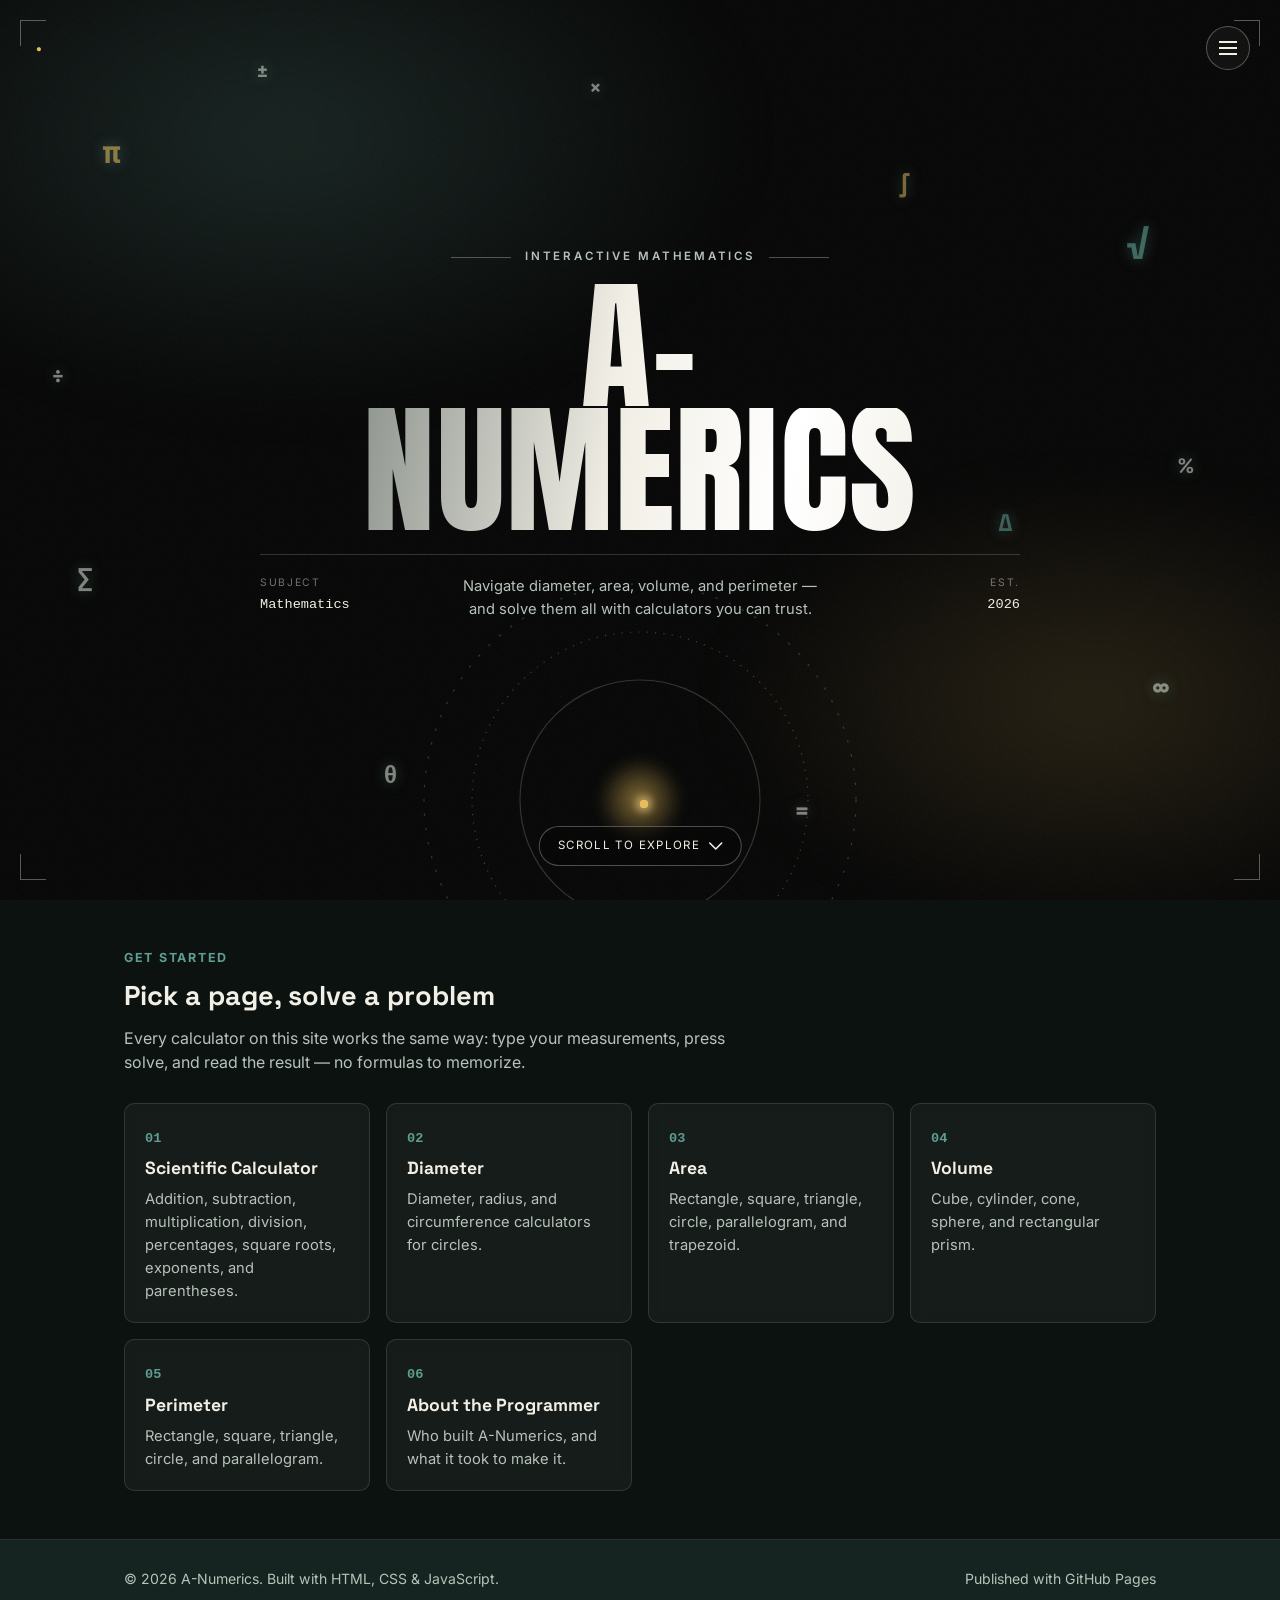
==== commit a26194df: "Update index.html" ====
--- a/index.html
+++ b/index.html
@@ -3,8 +3,8 @@
 <head>
 <meta charset="UTF-8">
 <meta name="viewport" content="width=device-width, initial-scale=1.0">
-<title>A-Numerics — We Learn, We Solve, We Win</title>
-<meta name="description" content="A-Numerics is an interactive mathematics website with calculators for diameter, area, volume, perimeter, and a full scientific calculator.">
+<title>A.C Numerics — We Learn, We Solve, We Win</title>
+<meta name="description" content="A.C Numerics is an interactive mathematics website with calculators for diameter, area, volume, perimeter, and a full scientific calculator.">
 <link rel="preconnect" href="https://fonts.googleapis.com">
 <link href="https://fonts.googleapis.com/css2?family=Anton&family=Space+Grotesk:wght@500;700&family=Inter:wght@400;500;600&family=IBM+Plex+Mono:wght@500;600&display=swap" rel="stylesheet">
 <link rel="stylesheet" href="style.css">
--- a/style.css
+++ b/style.css
@@ -1,3 +1,701 @@
+/* ===========================================================
+   A.C Numerics — stylesheet
+   Theme: dark cinematic, carried from hero through every
+   section. Each page tints its own --accent color for variety
+   while sharing the same dark surfaces, glass cards, and glow.
+=========================================================== */
+
+:root {
+  --board:        #1e2f28;
+  --board-deep:   #152420;
+  --chalk:        #f2efe6;
+  --chalk-dim:    #b7c3ba;
+  --paper:        #f7f4ec;
+  --paper-line:   #e8e2d2;
+  --ink:          #1d221d;
+  --ink-dim:      #5d665d;
+  --yellow:       #e7bd5c;
+  --teal:         #5f9d90;
+  --coral:        #d6836f;
+  --lavender:     #9b8cd9;
+  --sky:          #6fa3d9;
+  --accent:       var(--teal);
+  --surface-1:    #0b1210;
+  --surface-2:    rgba(242,239,230,0.045);
+  --surface-border: rgba(242,239,230,0.13);
+  --radius:       10px;
+  --shadow:       0 2px 0 rgba(29,34,29,0.08);
+  --maxw:         1080px;
+}
+
+/* Per-page accent — set via a class on <body> */
+body.theme-yellow   { --accent: var(--yellow); }
+body.theme-coral    { --accent: var(--coral); }
+body.theme-lavender { --accent: var(--lavender); }
+body.theme-sky      { --accent: var(--sky); }
+body.theme-teal      { --accent: var(--teal); }
+
+* { box-sizing: border-box; }
+
+html { scroll-behavior: smooth; }
+
+body {
+  margin: 0;
+  background: var(--surface-1);
+  color: var(--chalk);
+  font-family: 'Inter', system-ui, sans-serif;
+  font-size: 16px;
+  line-height: 1.55;
+}
+
+h1, h2, h3, .logo, nav a, .btn {
+  font-family: 'Space Grotesk', 'Inter', sans-serif;
+}
+
+.mono, .calc-formula, .calc-output output, .calc-output .value, .display {
+  font-family: 'IBM Plex Mono', monospace;
+}
+
+a { color: inherit; }
+
+img { max-width: 100%; display: block; }
+
+.wrap {
+  max-width: var(--maxw);
+  margin: 0 auto;
+  padding: 0 24px;
+}
+
+/* ---------- Skip link / focus ---------- */
+.skip-link {
+  position: absolute;
+  left: -999px;
+  top: auto;
+  background: var(--yellow);
+  color: var(--ink);
+  padding: 10px 16px;
+  z-index: 100;
+}
+.skip-link:focus { left: 12px; top: 12px; }
+
+:focus-visible {
+  outline: 3px solid var(--teal);
+  outline-offset: 2px;
+}
+
+@media (prefers-reduced-motion: reduce) {
+  * { animation: none !important; transition: none !important; scroll-behavior: auto !important; }
+}
+
+/* ---------- Nav ---------- */
+.site-header {
+  background: var(--board);
+  color: var(--chalk);
+  position: sticky;
+  top: 0;
+  z-index: 50;
+  border-bottom: 3px solid var(--yellow);
+}
+
+.site-header .wrap {
+  display: flex;
+  align-items: center;
+  justify-content: space-between;
+  padding-top: 14px;
+  padding-bottom: 14px;
+  flex-wrap: wrap;
+  gap: 12px;
+}
+
+.logo {
+  display: flex;
+  align-items: center;
+  gap: 10px;
+  font-weight: 700;
+  font-size: 1.4rem;
+  letter-spacing: 0.01em;
+  color: var(--chalk);
+  text-decoration: none;
+}
+
+.logo-mark { flex-shrink: 0; }
+
+.logo-tagline {
+  display: block;
+  font-family: 'Inter', sans-serif;
+  font-size: 0.65rem;
+  font-weight: 400;
+  letter-spacing: 0.14em;
+  text-transform: uppercase;
+  color: var(--yellow);
+  margin-top: 2px;
+}
+
+nav.mainnav ul {
+  list-style: none;
+  display: flex;
+  gap: 4px;
+  margin: 0;
+  padding: 0;
+  flex-wrap: wrap;
+}
+
+nav.mainnav a {
+  display: inline-block;
+  text-decoration: none;
+  color: var(--chalk-dim);
+  font-size: 0.95rem;
+  font-weight: 500;
+  padding: 8px 12px;
+  border-radius: 6px;
+  transition: background 0.15s, color 0.15s;
+}
+
+nav.mainnav a:hover { background: rgba(242,239,230,0.08); color: var(--chalk); }
+
+nav.mainnav a[aria-current="page"] {
+  color: var(--board);
+  background: var(--yellow);
+  font-weight: 700;
+}
+
+/* ---------- Hero / banner ---------- */
+.banner {
+  background: var(--board-deep);
+  color: var(--chalk);
+  position: relative;
+  overflow: hidden;
+  padding: 56px 0 48px;
+  border-bottom: 1px solid rgba(242,239,230,0.08);
+}
+
+.banner::before {
+  content: "";
+  position: absolute;
+  inset: 0;
+  opacity: 0.07;
+  background-image:
+    linear-gradient(rgba(242,239,230,.6) 1px, transparent 1px),
+    linear-gradient(90deg, rgba(242,239,230,.6) 1px, transparent 1px);
+  background-size: 34px 34px;
+  pointer-events: none;
+}
+
+.banner .equation-ghost {
+  position: absolute;
+  right: -10px;
+  bottom: -18px;
+  font-family: 'Space Grotesk', sans-serif;
+  font-size: 7.5rem;
+  font-weight: 700;
+  color: rgba(242,239,230,0.05);
+  pointer-events: none;
+  line-height: 1;
+  white-space: nowrap;
+}
+
+.banner-inner { position: relative; }
+
+.eyebrow {
+  display: inline-flex;
+  align-items: center;
+  gap: 8px;
+  font-size: 0.78rem;
+  letter-spacing: 0.14em;
+  text-transform: uppercase;
+  color: var(--yellow);
+  margin-bottom: 14px;
+}
+
+.banner h1 {
+  font-size: clamp(2rem, 4.5vw, 3.1rem);
+  margin: 0 0 14px;
+  max-width: 16ch;
+}
+
+.chalk-underline {
+  display: inline-block;
+  position: relative;
+}
+.chalk-underline svg {
+  position: absolute;
+  left: 0; right: 0; bottom: -10px;
+  width: 100%; height: 14px;
+}
+
+.banner p.lede {
+  max-width: 56ch;
+  color: var(--chalk-dim);
+  font-size: 1.08rem;
+  margin: 0 0 22px;
+}
+
+.btn {
+  display: inline-flex;
+  align-items: center;
+  gap: 8px;
+  text-decoration: none;
+  background: var(--yellow);
+  color: var(--board-deep);
+  font-weight: 700;
+  padding: 12px 20px;
+  border-radius: 7px;
+  border: none;
+  cursor: pointer;
+  font-size: 0.95rem;
+  box-shadow: var(--shadow);
+  transition: transform 0.12s ease;
+}
+.btn:hover { transform: translateY(-1px); }
+.btn.secondary {
+  background: transparent;
+  color: var(--chalk);
+  border: 1.5px solid rgba(242,239,230,0.35);
+  box-shadow: none;
+}
+.btn.small { padding: 8px 14px; font-size: 0.85rem; }
+
+/* ---------- Sections ---------- */
+main { display: block; }
+
+.section {
+  padding: 48px 0;
+}
+.section + .section { border-top: 1px solid var(--surface-border); }
+
+.section-head { margin-bottom: 28px; max-width: 62ch; }
+.section-head .kicker {
+  font-size: 0.78rem;
+  letter-spacing: 0.14em;
+  text-transform: uppercase;
+  color: var(--accent);
+  font-weight: 700;
+  margin-bottom: 8px;
+  display: block;
+}
+.section-head h2 { font-size: 1.7rem; margin: 0 0 8px; color: var(--chalk); }
+.section-head p { color: var(--chalk-dim); margin: 0; }
+
+/* ---------- Cards (home page feature grid) ---------- */
+.grid-cards {
+  display: grid;
+  grid-template-columns: repeat(auto-fit, minmax(220px, 1fr));
+  gap: 16px;
+}
+.feature-card {
+  background: var(--surface-2);
+  border: 1px solid var(--surface-border);
+  border-radius: var(--radius);
+  padding: 20px;
+  text-decoration: none;
+  color: var(--chalk);
+  backdrop-filter: blur(6px);
+  transition: transform 0.15s, box-shadow 0.15s, border-color 0.15s;
+}
+.feature-card:hover {
+  transform: translateY(-3px);
+  border-color: var(--accent);
+  box-shadow: 0 10px 28px rgba(0,0,0,0.35);
+}
+.feature-card .num {
+  font-family: 'IBM Plex Mono', monospace;
+  color: var(--accent);
+  font-size: 0.85rem;
+  font-weight: 600;
+}
+.feature-card h3 { margin: 6px 0 6px; font-size: 1.1rem; color: var(--chalk); }
+.feature-card p { margin: 0; color: var(--chalk-dim); font-size: 0.92rem; }
+
+/* ---------- Calculator cards ---------- */
+.calc-grid {
+  display: grid;
+  grid-template-columns: repeat(auto-fit, minmax(280px, 1fr));
+  gap: 20px;
+}
+
+.calc-card {
+  position: relative;
+  background: var(--surface-2);
+  border: 1px solid var(--surface-border);
+  border-radius: var(--radius);
+  padding: 22px 20px 22px;
+  overflow: hidden;
+  backdrop-filter: blur(6px);
+}
+.calc-card::before {
+  content: "";
+  position: absolute;
+  top: 0; left: 0; right: 0;
+  height: 3px;
+  background: var(--accent);
+  opacity: 0.85;
+}
+
+.calc-card h3 {
+  margin: 0 0 4px;
+  font-size: 1.05rem;
+  display: flex;
+  align-items: center;
+  gap: 8px;
+  color: var(--chalk);
+}
+.calc-card h3 .pin {
+  width: 8px; height: 8px; border-radius: 50%;
+  background: var(--accent); flex-shrink: 0;
+}
+
+.calc-formula {
+  background: rgba(242,239,230,0.06);
+  color: var(--accent);
+  border: 1px solid rgba(242,239,230,0.14);
+  font-size: 0.92rem;
+  padding: 8px 12px;
+  border-radius: 6px;
+  margin: 10px 0 14px;
+  display: inline-block;
+}
+
+.calc-fields { display: flex; flex-direction: column; gap: 10px; margin-bottom: 12px; }
+
+.field {
+  display: flex;
+  flex-direction: column;
+  gap: 4px;
+}
+.field label { font-size: 0.82rem; color: var(--chalk-dim); font-weight: 600; }
+.field input {
+  font-family: 'IBM Plex Mono', monospace;
+  font-size: 1rem;
+  padding: 9px 10px;
+  border: 1.5px solid var(--surface-border);
+  border-radius: 6px;
+  background: rgba(0,0,0,0.2);
+  color: var(--chalk);
+}
+.field input::placeholder { color: rgba(242,239,230,0.3); }
+.field input:focus { border-color: var(--accent); background: rgba(0,0,0,0.32); }
+
+.calc-solve {
+  background: var(--accent);
+  color: var(--board-deep);
+  border: none;
+  padding: 9px 16px;
+  border-radius: 6px;
+  font-weight: 700;
+  cursor: pointer;
+  font-size: 0.9rem;
+  width: 100%;
+  transition: filter 0.15s, transform 0.12s;
+}
+.calc-solve:hover { filter: brightness(1.1); transform: translateY(-1px); }
+
+.calc-output {
+  margin-top: 12px;
+  background: rgba(0,0,0,0.2);
+  border: 1px solid var(--surface-border);
+  border-radius: 6px;
+  padding: 10px 12px;
+  font-size: 0.95rem;
+  min-height: 22px;
+  color: var(--chalk-dim);
+}
+.calc-output .value { font-weight: 700; color: var(--accent); }
+.calc-output.error .value { color: var(--coral); }
+
+/* ---------- Scientific calculator ---------- */
+.sci-calc {
+  max-width: 360px;
+  background: var(--board);
+  border-radius: 16px;
+  padding: 18px;
+  box-shadow: 0 12px 30px rgba(21,36,32,0.5);
+  border: 1px solid var(--surface-border);
+}
+.display {
+  background: #10201b;
+  color: var(--yellow);
+  font-size: 1.8rem;
+  text-align: right;
+  padding: 18px 14px;
+  border-radius: 10px;
+  margin-bottom: 12px;
+  min-height: 34px;
+  overflow-x: auto;
+  white-space: nowrap;
+}
+.display .expr { color: var(--chalk-dim); font-size: 0.95rem; display: block; min-height: 1.2em; }
+.keys {
+  display: grid;
+  grid-template-columns: repeat(4, 1fr);
+  gap: 8px;
+}
+.keys button {
+  font-family: 'IBM Plex Mono', monospace;
+  font-size: 1.05rem;
+  padding: 14px 0;
+  border-radius: 8px;
+  border: none;
+  background: #2a3f36;
+  color: var(--chalk);
+  cursor: pointer;
+}
+.keys button:hover { background: #354c42; }
+.keys button.op { background: #3c5148; color: var(--yellow); }
+.keys button.eq { background: var(--yellow); color: var(--board); font-weight: 700; grid-column: span 2; }
+.keys button.clear { background: var(--coral); color: #fff; }
+
+/* ---------- About page ---------- */
+.about-grid {
+  display: grid;
+  grid-template-columns: 220px 1fr;
+  gap: 32px;
+  align-items: start;
+}
+.about-photo {
+  width: 100%;
+  aspect-ratio: 1;
+  border-radius: var(--radius);
+  object-fit: cover;
+  border: 3px solid var(--board);
+}
+.about-photo.placeholder {
+  display: flex;
+  align-items: center;
+  justify-content: center;
+  background: var(--board);
+  color: var(--chalk-dim);
+  font-size: 0.8rem;
+  text-align: center;
+  padding: 16px;
+}
+.tag-list { display: flex; flex-wrap: wrap; gap: 8px; margin: 10px 0 0; padding: 0; list-style: none; }
+.tag-list li {
+  background: rgba(242,239,230,0.05);
+  border: 1px solid var(--surface-border);
+  color: var(--chalk-dim);
+  font-size: 0.85rem;
+  padding: 5px 12px;
+  border-radius: 999px;
+}
+.reflection {
+  border-left: 3px solid var(--accent);
+  padding-left: 16px;
+  font-style: italic;
+  color: var(--chalk-dim);
+  margin: 18px 0 0;
+}
+
+@media (max-width: 640px) {
+  .about-grid { grid-template-columns: 1fr; }
+  .about-photo { max-width: 200px; }
+  .banner .equation-ghost { display: none; }
+}
+
+/* ---------- Footer ---------- */
+footer.site-footer {
+  background: var(--board-deep);
+  color: var(--chalk-dim);
+  padding: 28px 0;
+  font-size: 0.88rem;
+  border-top: 1px solid rgba(242,239,230,0.08);
+}
+footer.site-footer .wrap {
+  display: flex;
+  justify-content: space-between;
+  flex-wrap: wrap;
+  gap: 10px;
+}
+footer.site-footer a { color: var(--chalk); text-decoration: none; }
+footer.site-footer a:hover { text-decoration: underline; }
+
+/* ===========================================================
+   Home page cinematic hero (A.C Numerics)
+   Scoped entirely under .hero-arena / .nav-overlay so it never
+   touches the worksheet theme used on the other six pages.
+=========================================================== */
+
+.hero-arena {
+  position: relative;
+  min-height: 100vh;
+  background: #050505;
+  color: #f2efe6;
+  overflow: hidden;
+  display: flex;
+  flex-direction: column;
+  justify-content: center;
+  padding: 90px 24px 120px;
+}
+
+/* Moving light — a soft glow that drifts slowly behind everything */
+.hero-glow {
+  position: absolute;
+  inset: -20%;
+  background:
+    radial-gradient(38% 32% at 30% 25%, rgba(95,157,144,0.20), transparent 70%),
+    radial-gradient(30% 26% at 75% 70%, rgba(231,189,92,0.14), transparent 70%);
+  filter: blur(30px);
+  animation: driftGlow 16s ease-in-out infinite alternate;
+  pointer-events: none;
+}
+@keyframes driftGlow {
+  0%   { transform: translate(-4%, -2%) scale(1); }
+  50%  { transform: translate(3%, 4%) scale(1.08); }
+  100% { transform: translate(-2%, 3%) scale(1.02); }
+}
+
+/* Film grain, kept very subtle */
+.hero-grain {
+  position: absolute;
+  inset: 0;
+  opacity: 0.05;
+  pointer-events: none;
+  background-image: url("data:image/svg+xml;utf8,<svg xmlns='http://www.w3.org/2000/svg' width='120' height='120'><filter id='n'><feTurbulence type='fractalNoise' baseFrequency='0.9' numOctaves='2' stitchTiles='stitch'/></filter><rect width='100%25' height='100%25' filter='url(%23n)'/></svg>");
+}
+
+/* Corner brackets */
+.corner {
+  position: absolute;
+  width: 26px;
+  height: 26px;
+  border: 1.5px solid rgba(242,239,230,0.35);
+  z-index: 5;
+}
+.corner-tl { top: 20px; left: 20px; border-right: none; border-bottom: none; }
+.corner-tr { top: 20px; right: 20px; border-left: none; border-bottom: none; }
+.corner-bl { bottom: 20px; left: 20px; border-right: none; border-top: none; }
+.corner-br { bottom: 20px; right: 20px; border-left: none; border-top: none; }
+
+/* Top bar: status dot + hamburger */
+.hero-topbar {
+  position: absolute;
+  top: 26px;
+  left: 30px;
+  right: 30px;
+  display: flex;
+  justify-content: space-between;
+  align-items: center;
+  z-index: 20;
+}
+.icon-btn {
+  background: none;
+  border: none;
+  color: var(--yellow, #e7bd5c);
+  font-size: 0.6rem;
+  cursor: default;
+}
+.hamburger-btn {
+  width: 44px;
+  height: 44px;
+  border-radius: 50%;
+  border: 1px solid rgba(242,239,230,0.3);
+  background: rgba(242,239,230,0.04);
+  cursor: pointer;
+  display: flex;
+  align-items: center;
+  justify-content: center;
+}
+.hamburger-btn span,
+.hamburger-btn span::before,
+.hamburger-btn span::after {
+  content: "";
+  display: block;
+  width: 18px;
+  height: 2px;
+  background: #f2efe6;
+  position: relative;
+  transition: transform 0.2s ease, opacity 0.2s ease;
+}
+.hamburger-btn span::before { position: absolute; top: -6px; }
+.hamburger-btn span::after { position: absolute; top: 6px; }
+.hamburger-btn:hover { background: rgba(242,239,230,0.1); }
+.hamburger-btn[aria-expanded="true"] span { background: transparent; }
+.hamburger-btn[aria-expanded="true"] span::before { transform: translateY(6px) rotate(45deg); }
+.hamburger-btn[aria-expanded="true"] span::after { transform: translateY(-6px) rotate(-45deg); }
+
+/* Center content */
+.hero-center {
+  position: relative;
+  z-index: 10;
+  max-width: 760px;
+  margin: 0 auto;
+  text-align: center;
+}
+
+.hero-rule {
+  display: flex;
+  align-items: center;
+  gap: 14px;
+  justify-content: center;
+  margin-bottom: 18px;
+}
+.hero-rule span {
+  height: 1px;
+  width: 60px;
+  background: rgba(242,239,230,0.3);
+}
+.hero-kicker {
+  margin: 0;
+  font-size: 0.72rem;
+  letter-spacing: 0.24em;
+  text-transform: uppercase;
+  color: var(--chalk-dim, #b7c3ba);
+  font-weight: 600;
+  white-space: nowrap;
+}
+
+.hero-title {
+  font-family: 'Anton', 'Space Grotesk', sans-serif;
+  font-weight: 400;
+  text-transform: uppercase;
+  font-size: clamp(3.2rem, 15vw, 9rem);
+  line-height: 0.86;
+  margin: 0 0 22px;
+  letter-spacing: 0.01em;
+}
+.hero-title .shine {
+  display: block;
+  background: linear-gradient(100deg, #6b7570 0%, #f2efe6 22%, #ffffff 32%, #f2efe6 42%, #7d8a83 60%, #f2efe6 78%, #ffffff 88%, #6b7570 100%);
+  background-size: 220% 100%;
+  -webkit-background-clip: text;
+  background-clip: text;
+  color: transparent;
+  animation: shine 7s linear infinite;
+}
+.hero-title .shine:last-child { animation-delay: -3.2s; }
+@keyframes shine {
+  0%   { background-position: 0% 50%; }
+  100% { background-position: 220% 50%; }
+}
+
+.hero-meta {
+  display: grid;
+  grid-template-columns: 1fr minmax(180px, 2fr) 1fr;
+  align-items: start;
+  gap: 18px;
+  padding-top: 20px;
+  margin-top: 14px;
+  border-top: 1px solid rgba(242,239,230,0.18);
+}
+.hero-meta-side { display: flex; flex-direction: column; gap: 3px; text-align: left; }
+.hero-meta-side.right { text-align: right; align-items: flex-end; }
+.hero-meta-label {
+  font-size: 0.65rem;
+  letter-spacing: 0.16em;
+  text-transform: uppercase;
+  color: rgba(242,239,230,0.45);
+}
+.hero-meta-value {
+  font-family: 'IBM Plex Mono', monospace;
+  font-size: 0.85rem;
+  color: var(--chalk, #f2efe6);
+}
+.hero-desc {
+  margin: 0;
+  font-size: 0.92rem;
+  line-height: 1.6;
+  color: var(--chalk-dim, #b7c3ba);
+}
+
 /* Floating math symbols — drift, sway, and glow independently */
 .symbol-field {
   position: absolute;
@@ -92,7 +790,8 @@
   from { transform: translate(-50%, -50%) rotate(0deg) translateX(140px) rotate(0deg); }
   to   { transform: translate(-50%, -50%) rotate(360deg) translateX(140px) rotate(-360deg); }
 }
-scroll-cta {
+
+.scroll-cta {
   position: absolute;
   bottom: 34px;
   left: 50%;
@@ -192,4 +891,20 @@
 
 @media (prefers-reduced-motion: reduce) {
   .hero-glow, .hero-title .shine, .scroll-cta, .symbol, .orbit-ring-1, .orbit-ring-2, .orbit-ring-3, .orbit-core-glow, .orbit-dot-a, .orbit-dot-b { animation: none !important; }
-   }
+}
+
+/* Compact hero used on the six inner pages — same visual language,
+   shorter, no orbit rings or scroll cue. */
+.hero-arena.compact {
+  min-height: auto;
+  padding: 100px 24px 56px;
+}
+.hero-arena.compact .hero-title {
+  font-size: clamp(2.4rem, 9vw, 4.6rem);
+  margin-bottom: 16px;
+}
+.hero-arena.compact .hero-desc.standalone {
+  max-width: 56ch;
+  margin: 0 auto;
+  text-align: center;
+  }
